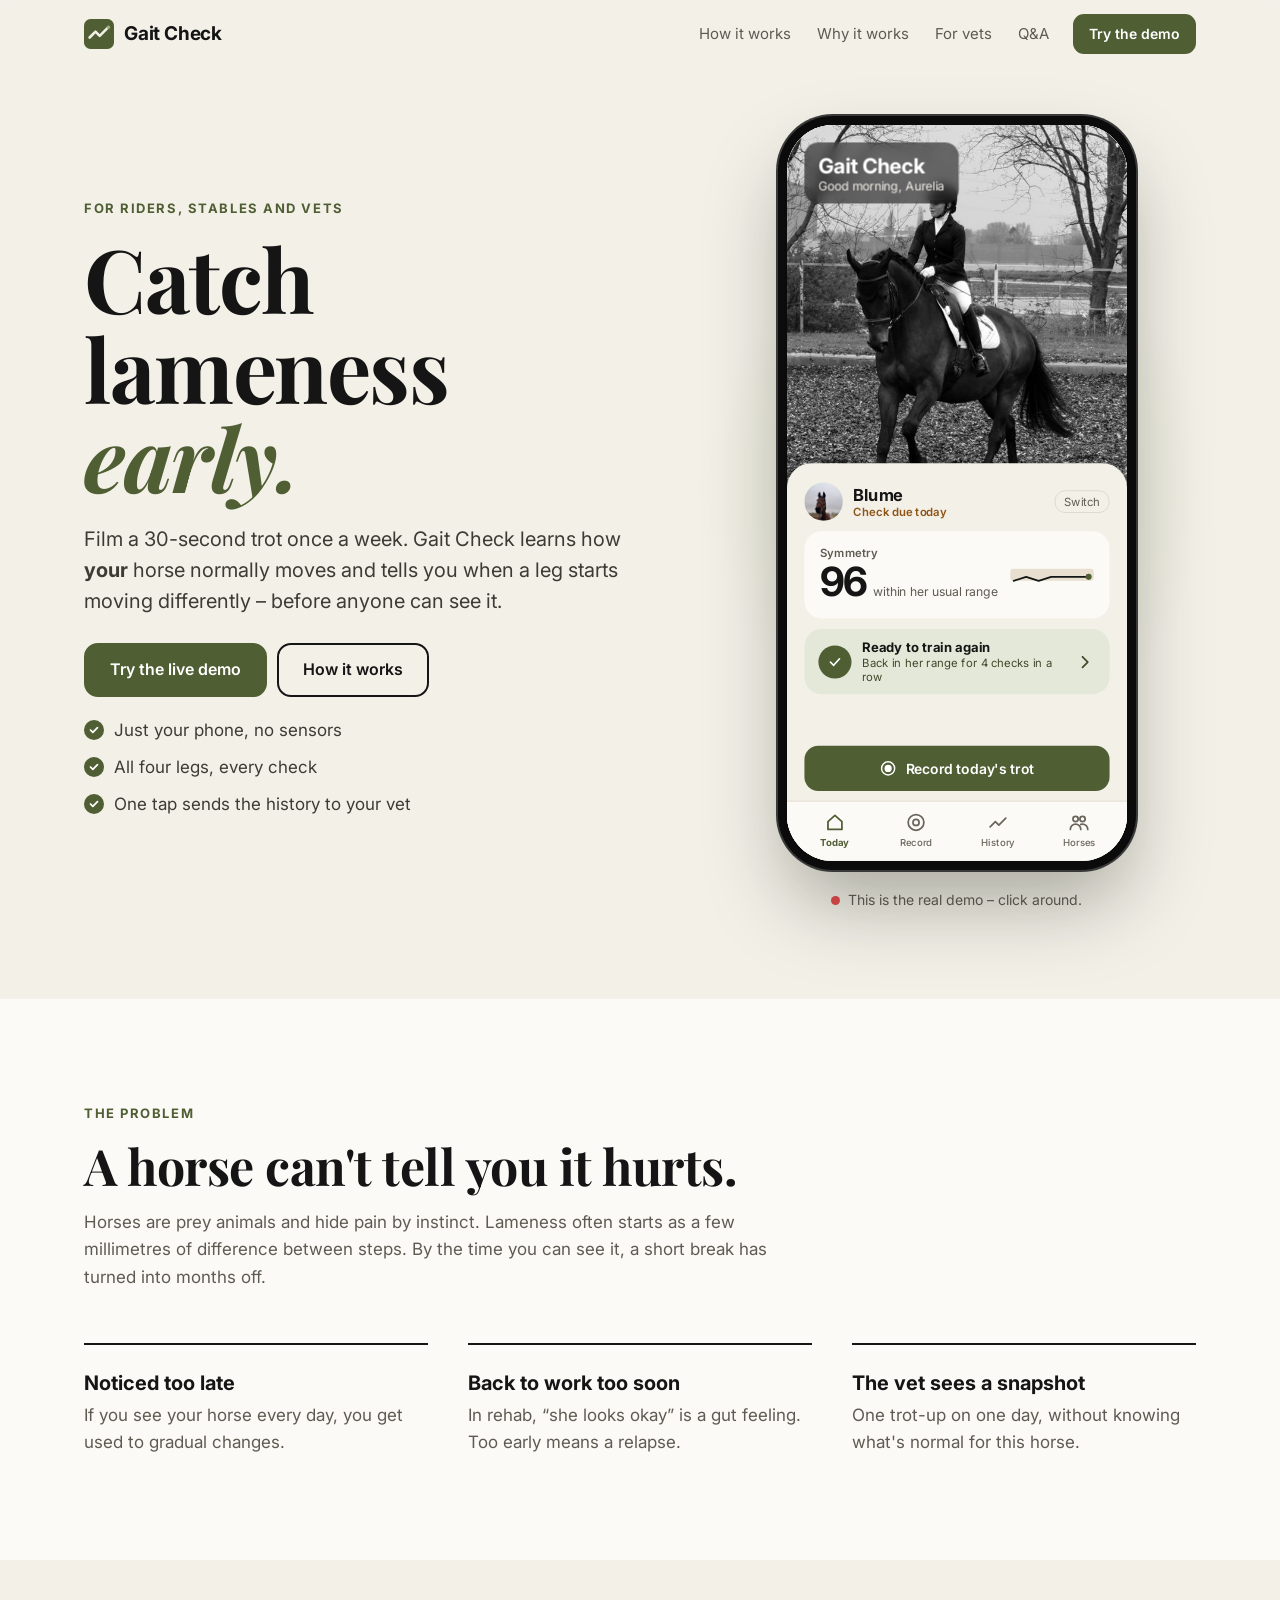
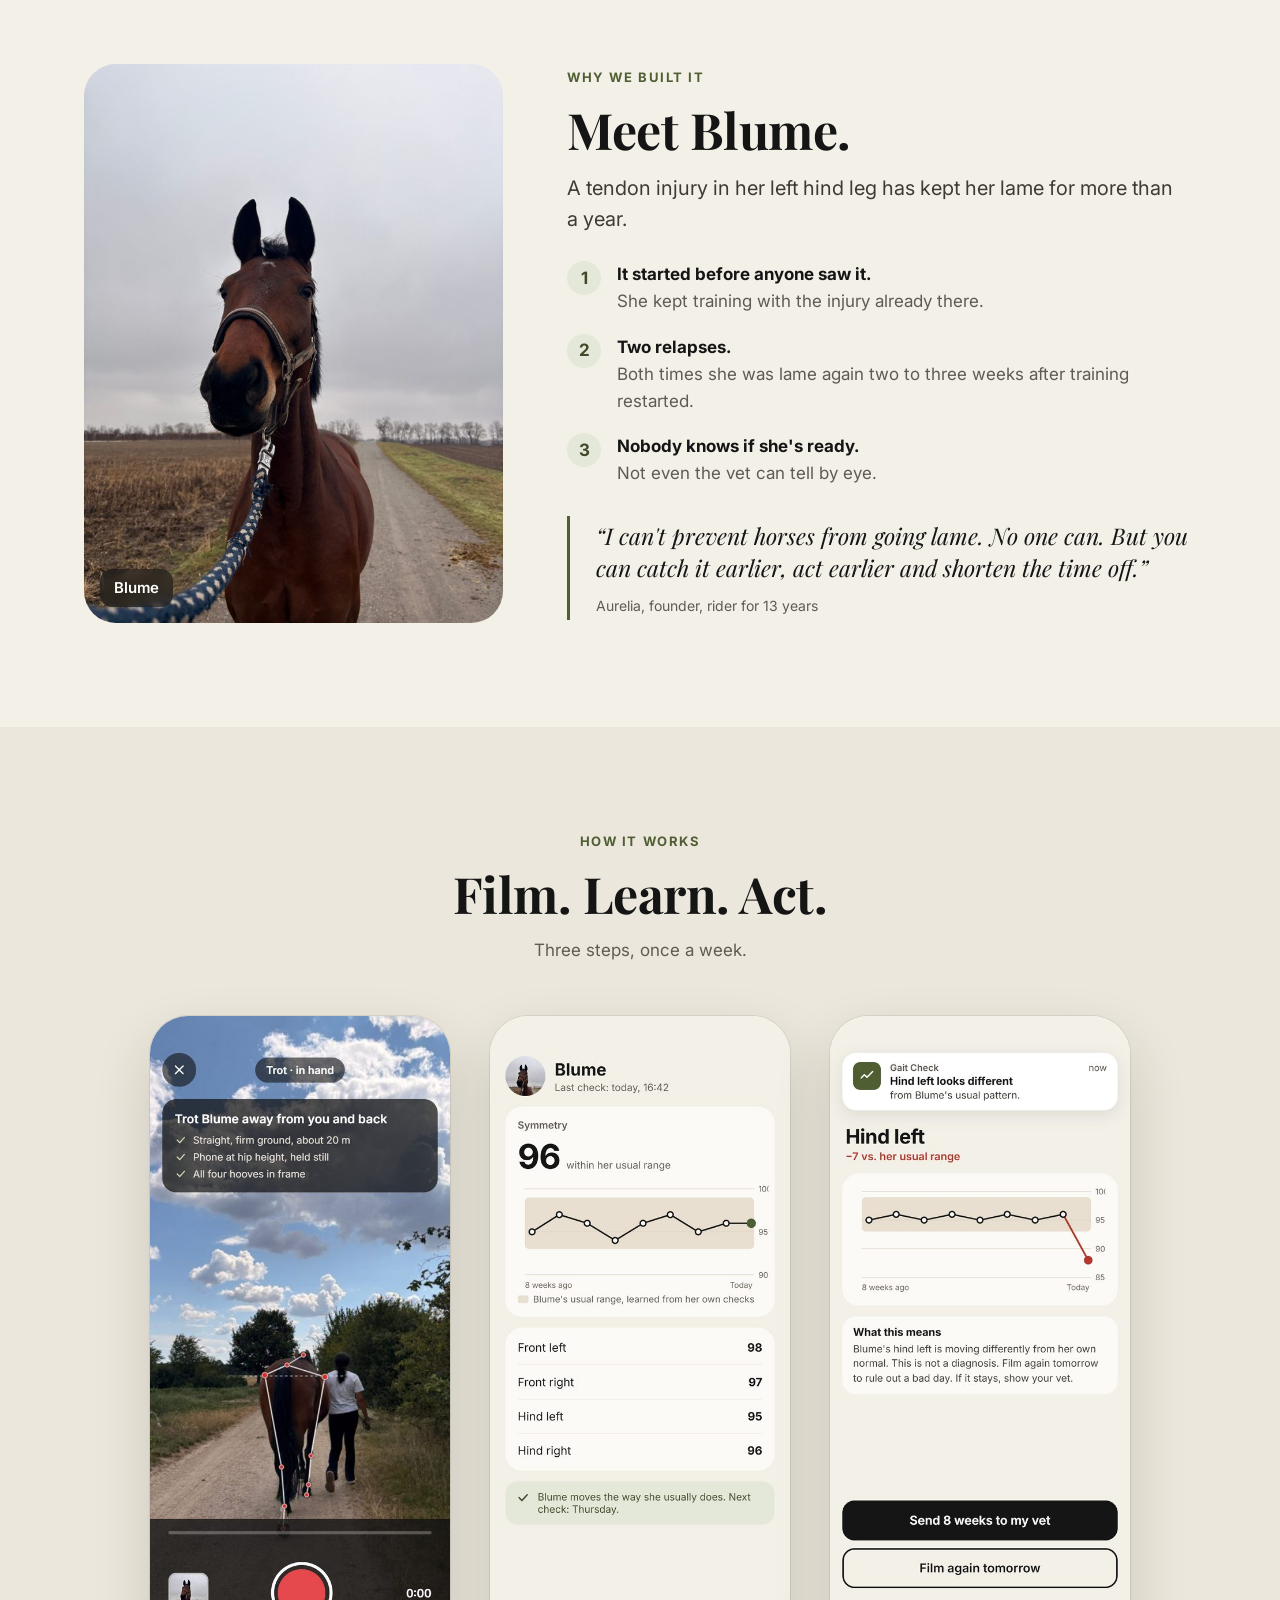
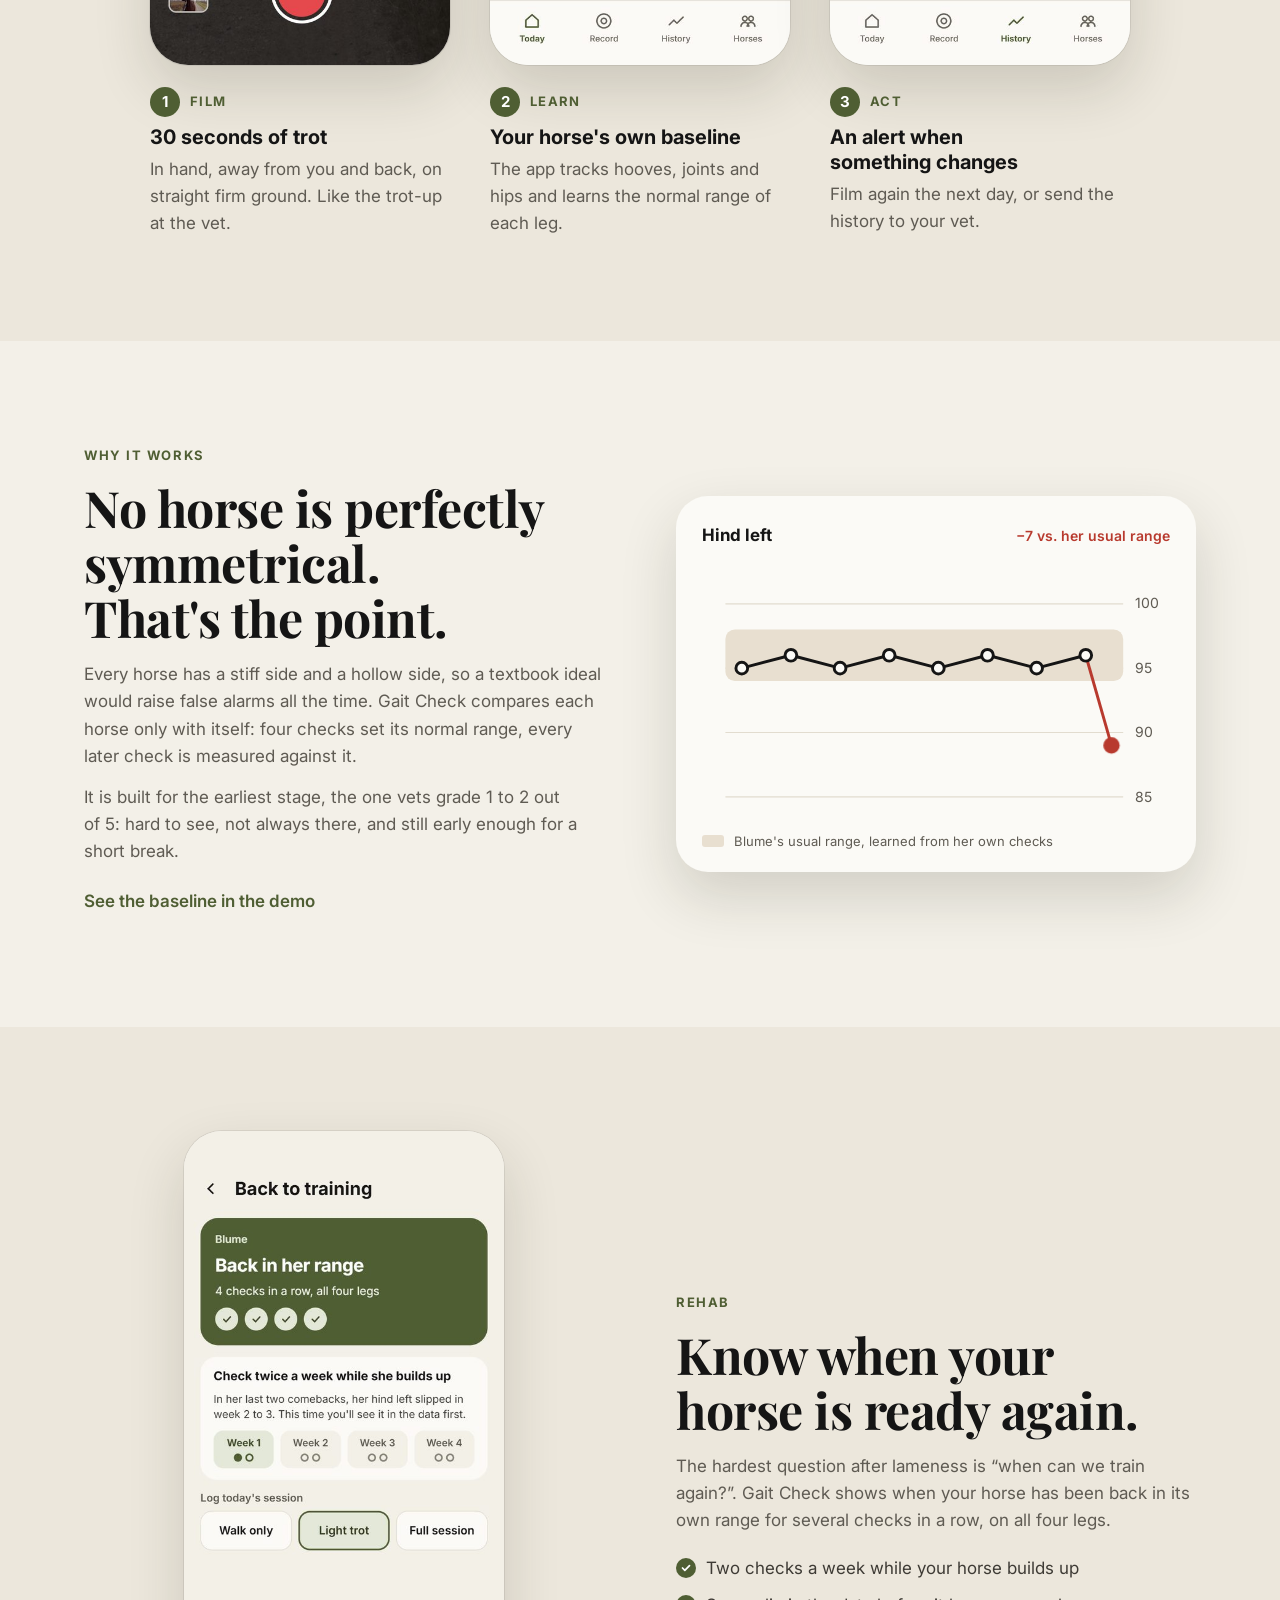
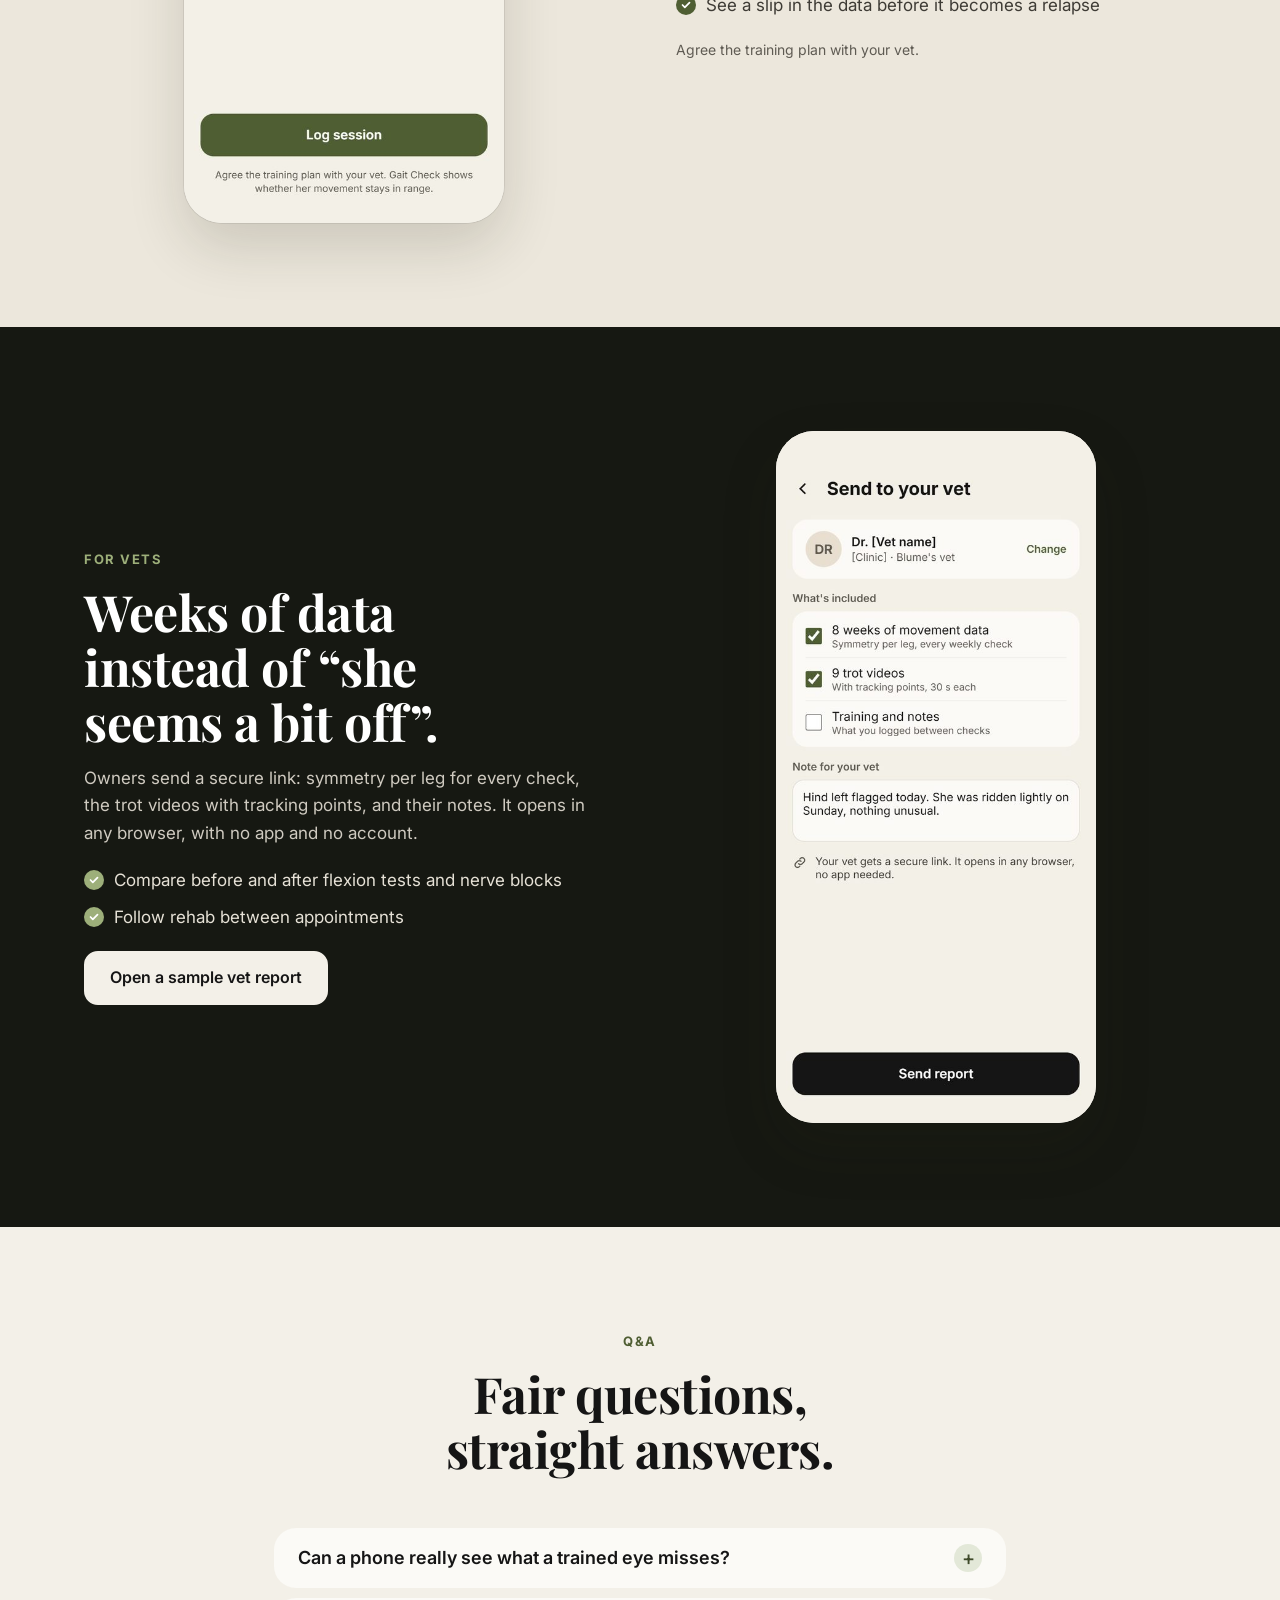
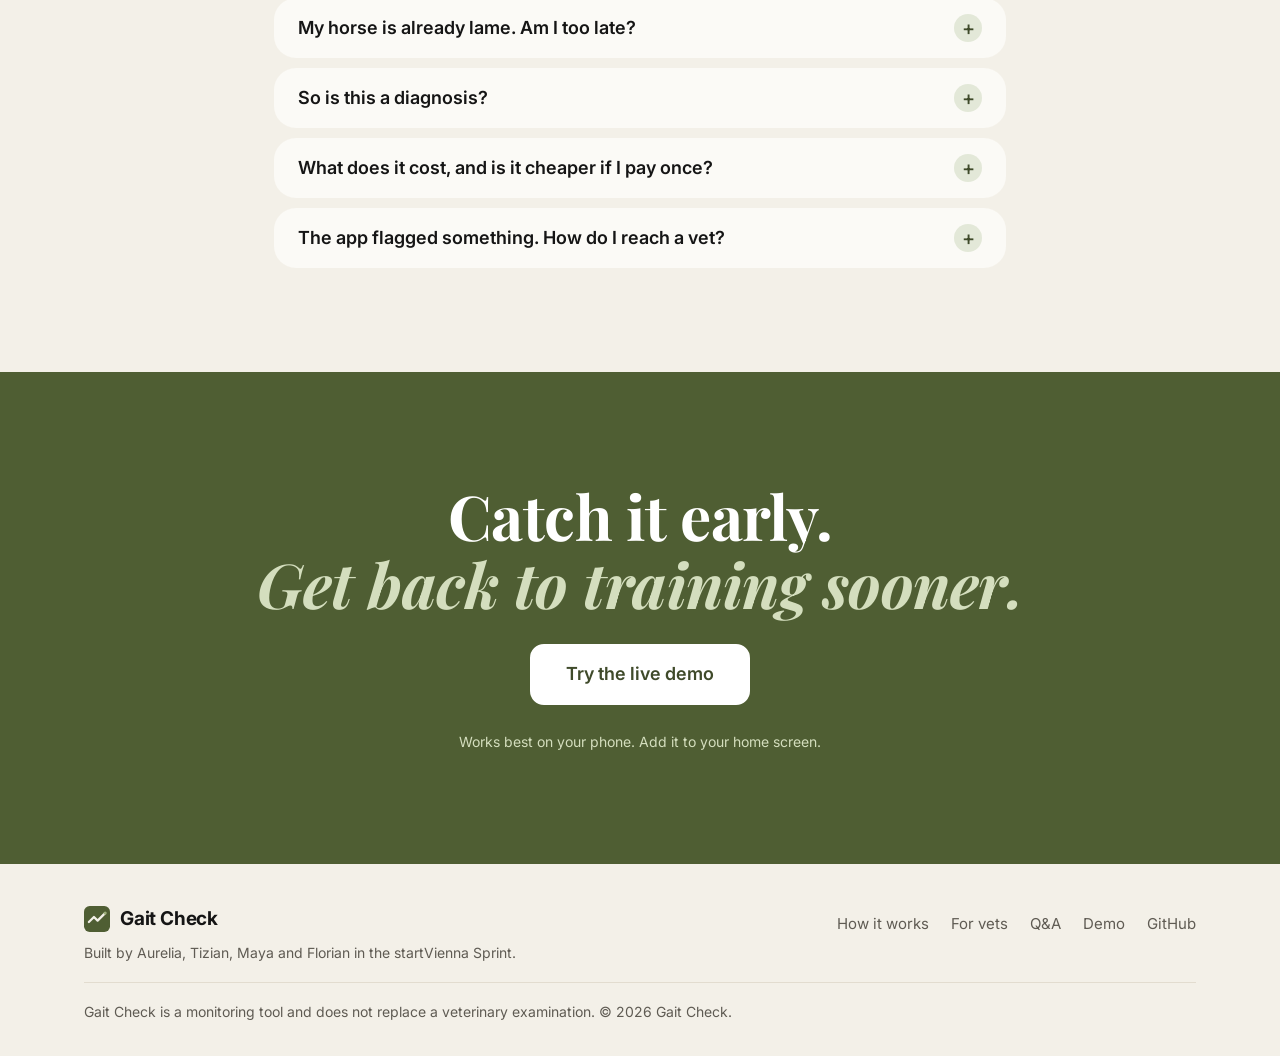
==== index.html @ 61764438 "Remove two Q&A entries" ====
<!DOCTYPE html>
<html lang="en">
<head>
<meta charset="utf-8">
<meta name="viewport" content="width=device-width, initial-scale=1, viewport-fit=cover">
<title>Gait Check – Catch lameness early</title>
<meta name="description" content="Film a 30-second trot once a week. Gait Check learns your horse's own movement and tells you when a leg starts moving differently – before you can see it.">
<meta name="theme-color" content="#F3F0E8">
<meta property="og:title" content="Gait Check – Catch lameness early">
<meta property="og:description" content="A 30-second trot video once a week, compared with your horse's own normal. Spot changes early and get back to training sooner.">
<meta property="og:image" content="site/img/og.jpg">
<meta property="og:type" content="website">
<link rel="icon" href="app/assets/icon.svg" type="image/svg+xml">
<link rel="preconnect" href="https://fonts.googleapis.com">
<link rel="preconnect" href="https://fonts.gstatic.com" crossorigin>
<link href="https://fonts.googleapis.com/css2?family=Inter:wght@400;500;600;700&family=Playfair+Display:ital,wght@0,600;0,700;1,600&display=swap" rel="stylesheet">
<link rel="stylesheet" href="site/site.css">
<noscript><style>.reveal { opacity: 1; transform: none; }</style></noscript>
</head>
<body>

<header class="nav" id="nav">
  <div class="wrap nav-in">
    <a class="logo" href="#top" aria-label="Gait Check home"><img src="app/assets/icon.svg" alt="" width="30" height="30"><span>Gait Check</span></a>
    <nav class="links" aria-label="Sections">
      <a href="#how">How it works</a>
      <a href="#baseline">Why it works</a>
      <a href="#vets">For vets</a>
      <a href="#faq">Q&amp;A</a>
    </nav>
    <a class="btn sm" href="app/">Try the demo</a>
  </div>
</header>

<main id="top">
  <!-- HERO -->
  <section class="hero">
    <div class="wrap hero-in">
      <div class="hero-copy">
        <span class="eyebrow">For riders, stables and vets</span>
        <h1>Catch lameness <em>early.</em></h1>
        <p class="lead">Film a 30-second trot once a week. Gait Check learns how <b>your</b> horse normally moves and tells you when a leg starts moving differently – before anyone can see it.</p>
        <div class="cta-row">
          <a class="btn" href="app/">Try the live demo</a>
          <a class="btn ghost" href="#how">How it works</a>
        </div>
        <ul class="ticks">
          <li>Just your phone, no sensors</li>
          <li>All four legs, every check</li>
          <li>One tap sends the history to your vet</li>
        </ul>
      </div>
      <div class="hero-phone">
        <a class="phone-still" href="app/" aria-label="Open the live demo">
          <img src="site/img/today.jpg" width="520" height="1125" alt="Gait Check app: Blume's symmetry is 96, within her usual range">
        </a>
        <div class="phone" id="heroPhone">
          <iframe data-src="app/index.html?app" title="Gait Check live demo" id="demoFrame"></iframe>
          <img class="phone-fallback" src="site/img/today.jpg" width="520" height="1125" alt="" loading="lazy">
        </div>
        <p class="phone-cap">
          <span class="for-phone">Tap the phone to open the live demo.</span>
          <span class="for-wide"><span class="live-dot"></span>This is the real demo – click around.</span>
        </p>
      </div>
    </div>
  </section>

  <!-- PROBLEM -->
  <section class="sec paper" id="problem">
    <div class="wrap">
      <div class="sec-head reveal">
        <span class="eyebrow">The problem</span>
        <h2>A horse can't tell you it hurts.</h2>
        <p>Horses are prey animals and hide pain by instinct. Lameness often starts as a few millimetres of difference between steps. By the time you can see it, a short break has turned into months off.</p>
      </div>
      <ul class="points reveal">
        <li><h3>Noticed too late</h3><p>If you see your horse every day, you get used to gradual changes.</p></li>
        <li><h3>Back to work too soon</h3><p>In rehab, “she looks okay” is a gut feeling. Too early means a relapse.</p></li>
        <li><h3>The vet sees a snapshot</h3><p>One trot-up on one day, without knowing what's normal for this horse.</p></li>
      </ul>
    </div>
  </section>

  <!-- BLUME -->
  <section class="sec">
    <div class="wrap story-in">
      <figure class="story-img reveal"><img src="app/assets/blume.jpg" width="643" height="857" alt="Blume, a bay mare, looking into the camera" loading="lazy"><figcaption>Blume</figcaption></figure>
      <div class="story-copy reveal">
        <span class="eyebrow">Why we built it</span>
        <h2>Meet Blume.</h2>
        <p class="lead">A tendon injury in her left hind leg has kept her lame for more than a year.</p>
        <ol class="timeline">
          <li><b>It started before anyone saw it.</b> She kept training with the injury already there.</li>
          <li><b>Two relapses.</b> Both times she was lame again two to three weeks after training restarted.</li>
          <li><b>Nobody knows if she's ready.</b> Not even the vet can tell by eye.</li>
        </ol>
        <blockquote>“I can't prevent horses from going lame. No one can. But you can catch it earlier, act earlier and shorten the time off.”<cite>Aurelia, founder, rider for 13 years</cite></blockquote>
      </div>
    </div>
  </section>

  <!-- HOW -->
  <section class="sec alt" id="how">
    <div class="wrap">
      <div class="sec-head center reveal">
        <span class="eyebrow">How it works</span>
        <h2>Film. Learn. Act.</h2>
        <p>Three steps, once a week.</p>
      </div>
      <div class="steps" id="steps">
        <article class="step">
          <div class="shot"><img src="site/img/record.jpg" width="520" height="1125" alt="Recording screen with tracking points on a trotting horse" loading="lazy"></div>
          <span class="step-n"><b>1</b>Film</span>
          <h3>30 seconds of trot</h3>
          <p>In hand, away from you and back, on straight firm ground. Like the trot-up at the vet.</p>
        </article>
        <article class="step">
          <div class="shot"><img src="site/img/result.jpg" width="520" height="1125" alt="Result screen with symmetry 96 and values for each leg" loading="lazy"></div>
          <span class="step-n"><b>2</b>Learn</span>
          <h3>Your horse's own baseline</h3>
          <p>The app tracks hooves, joints and hips and learns the normal range of each leg.</p>
        </article>
        <article class="step">
          <div class="shot"><img src="site/img/change.jpg" width="520" height="1125" alt="Alert: hind left looks different from Blume's usual pattern" loading="lazy"></div>
          <span class="step-n"><b>3</b>Act</span>
          <h3>An alert when something changes</h3>
          <p>Film again the next day, or send the history to your vet.</p>
        </article>
      </div>
      <div class="dots" id="stepDots" aria-hidden="true"><i class="on"></i><i></i><i></i></div>
    </div>
  </section>

  <!-- BASELINE -->
  <section class="sec" id="baseline">
    <div class="wrap split">
      <div class="reveal">
        <span class="eyebrow">Why it works</span>
        <h2>No horse is perfectly symmetrical. That's the point.</h2>
        <p>Every horse has a stiff side and a hollow side, so a textbook ideal would raise false alarms all the time. Gait Check compares each horse only with itself: four checks set its normal range, every later check is measured against it.</p>
        <p>It is built for the earliest stage, the one vets grade 1 to 2 out of 5: hard to see, not always there, and still early enough for a short break.</p>
        <a class="textlink" href="app/#/baseline">See the baseline in the demo</a>
      </div>
      <div class="chart-card reveal" aria-label="Example chart: hind left symmetry inside Blume's usual range, then dropping below it">
        <div class="cc-head"><b>Hind left</b><span class="red">−7 vs. her usual range</span></div>
        <svg viewBox="0 0 400 220" class="bchart" role="img" aria-label="Line chart: eight checks inside the usual range, then a drop">
          <g class="grid"><line x1="20" x2="360" y1="40" y2="40"/><line x1="20" x2="360" y1="95" y2="95"/><line x1="20" x2="360" y1="150" y2="150"/><line x1="20" x2="360" y1="205" y2="205"/></g>
          <g class="ylab"><text x="370" y="44">100</text><text x="370" y="99">95</text><text x="370" y="154">90</text><text x="370" y="209">85</text></g>
          <rect class="bband" x="20" y="62" width="340" height="44" rx="8"/>
          <polyline class="bline" points="34,95 76,84 118,95 160,84 202,95 244,84 286,95 328,84"/>
          <line class="bdrop" x1="328" y1="84" x2="350" y2="161"/>
          <g class="bpts"><circle cx="34" cy="95" r="5"/><circle cx="76" cy="84" r="5"/><circle cx="118" cy="95" r="5"/><circle cx="160" cy="84" r="5"/><circle cx="202" cy="95" r="5"/><circle cx="244" cy="84" r="5"/><circle cx="286" cy="95" r="5"/><circle cx="328" cy="84" r="5"/></g>
          <circle class="bflag" cx="350" cy="161" r="7"/>
        </svg>
        <div class="cc-leg"><span class="sw"></span>Blume's usual range, learned from her own checks</div>
      </div>
    </div>
  </section>

  <!-- REHAB -->
  <section class="sec alt">
    <div class="wrap split rev">
      <div class="reveal">
        <span class="eyebrow">Rehab</span>
        <h2>Know when your horse is ready again.</h2>
        <p>The hardest question after lameness is “when can we train again?”. Gait Check shows when your horse has been back in its own range for several checks in a row, on all four legs.</p>
        <ul class="ticks">
          <li>Two checks a week while your horse builds up</li>
          <li>See a slip in the data before it becomes a relapse</li>
        </ul>
        <p class="small">Agree the training plan with your vet.</p>
      </div>
      <div class="shot solo reveal"><img src="site/img/training.jpg" width="520" height="1125" alt="Back to training screen: back in her range, 4 checks in a row" loading="lazy"></div>
    </div>
  </section>

  <!-- VETS -->
  <section class="sec dark" id="vets">
    <div class="wrap split">
      <div class="reveal">
        <span class="eyebrow light">For vets</span>
        <h2>Weeks of data instead of “she seems a bit off”.</h2>
        <p>Owners send a secure link: symmetry per leg for every check, the trot videos with tracking points, and their notes. It opens in any browser, with no app and no account.</p>
        <ul class="ticks light">
          <li>Compare before and after flexion tests and nerve blocks</li>
          <li>Follow rehab between appointments</li>
        </ul>
        <a class="btn light" href="app/#/report">Open a sample vet report</a>
      </div>
      <div class="shot solo reveal"><img src="site/img/vet.jpg" width="520" height="1125" alt="Send to your vet screen with 8 weeks of movement data and trot videos selected" loading="lazy"></div>
    </div>
  </section>

  <!-- Q&A -->
  <section class="sec" id="faq">
    <div class="wrap narrow">
      <div class="sec-head center reveal"><span class="eyebrow">Q&amp;A</span><h2>Fair questions, straight answers.</h2></div>
      <div class="faq reveal">
        <details>
          <summary>Can a phone really see what a trained eye misses?</summary>
          <p>Yes, because it measures instead of looking. Gait Check uses markerless pose estimation: a neural network finds the same points on your horse in every video frame – head, withers, pelvis, hooves – with no stickers and no sensors. From how those points rise and fall over many trot strides, it calculates how evenly the left and right half of each stride match. Your eye judges one stride at a time, in real time. The app compares dozens, frame by frame. Peer-reviewed research has shown that markerless phone video can measure trot asymmetry close to multi-camera motion capture. Our own model is in development and has to prove itself against such systems before launch.</p>
        </details>
        <details>
          <summary>My horse is already lame. Am I too late?</summary>
          <p>No, but it changes what you get. If you start with a lame horse, its baseline is its current movement, so Gait Check can't alert you to a problem that is already there. You still see the left–right symmetry of every leg from the first check, and a clearly uneven result is worth showing your vet. From then on you follow the trend: better, stable or slipping back. That is exactly the question in rehab.</p>
        </details>
        <details>
          <summary>So is this a diagnosis?</summary>
          <p>No, and it isn't meant to be. Gait Check detects and documents changes in how your horse moves. It doesn't say what causes them. That is a legal line and a sensible one: a diagnosis needs a vet's hands, eyes and experience. Owners record. Vets decide.</p>
        </details>
        <details>
          <summary>What does it cost, and is it cheaper if I pay once?</summary>
          <p>Planned pricing at launch: €19.99 a month, or €199.99 if you pay for the year in one go. That is about €40 less, roughly two months free. Stables and trainers with several horses pay €99 a month.</p>
        </details>
        <details>
          <summary>The app flagged something. How do I reach a vet?</summary>
          <p>Today, one tap sends your own vet a secure link with the full history: symmetry per leg, the trot videos and your notes. Planned for later: a video call with a vet or an equine specialist directly in the app, so you can talk a change through without waiting for the next visit.</p>
        </details>
      </div>
    </div>
  </section>

  <!-- CTA -->
  <section class="cta">
    <div class="wrap cta-in reveal">
      <h2>Catch it early.<br><em>Get back to training sooner.</em></h2>
      <a class="btn big" href="app/">Try the live demo</a>
      <p class="small">Works best on your phone. Add it to your home screen.</p>
    </div>
  </section>
</main>

<footer class="foot">
  <div class="wrap foot-in">
    <div>
      <a class="logo" href="#top"><img src="app/assets/icon.svg" alt="" width="26" height="26"><span>Gait Check</span></a>
      <p class="small">Built by Aurelia, Tizian, Maya and Florian in the startVienna Sprint.</p>
    </div>
    <div class="foot-links"><a href="#how">How it works</a><a href="#vets">For vets</a><a href="#faq">Q&amp;A</a><a href="app/">Demo</a><a href="https://github.com/florianzainzinger1/gaitCheck">GitHub</a></div>
    <p class="small disc">Gait Check is a monitoring tool and does not replace a veterinary examination. © 2026 Gait Check.</p>
  </div>
</footer>

<script src="site/site.js"></script>
</body>
</html>
---- site/site.css ----
/* Gait Check – website. Phone first: base rules are the phone layout, wider screens adapt below.
   Tokens and rules are documented in STYLE.md. */
:root {
  --bg: #F3F0E8; --paper: #FBFAF6; --sand: #ECE7DC; --band: #E8DFD0; --line: #E2DCCF;
  --ink: #151515; --text: #3E3B35; --muted: #5F5B53;
  --green: #4F5E33; --green-d: #3F4A2A; --green-l: #E3E8D8; --olive: #9DAF7A; --red: #B83A2E; --dark: #161812;
  --serif: "Playfair Display", Georgia, serif;
  --sans: Inter, system-ui, -apple-system, "Segoe UI", sans-serif;
  --gutter: 20px; --sec: 72px;
  --r-s: 14px; --r-m: 22px; --r-l: 32px; --r-phone: 38px;
  --shadow: 0 24px 56px rgba(40, 40, 20, .16);
}
* { box-sizing: border-box; }
html { scroll-behavior: smooth; scroll-padding-top: 72px; -webkit-text-size-adjust: 100%; }
body { margin: 0; background: var(--bg); color: var(--ink); font-family: var(--sans); font-size: 16px; line-height: 1.6; -webkit-font-smoothing: antialiased; -webkit-tap-highlight-color: transparent; overflow-x: clip; }
img { max-width: 100%; height: auto; display: block; }
a { color: inherit; }
h1, h2, h3 { margin: 0; line-height: 1.1; text-wrap: balance; }
h2 { font-family: var(--serif); font-size: clamp(32px, 4.4vw, 50px); font-weight: 700; letter-spacing: -.5px; margin-bottom: 16px; }
h3 { font-size: 19px; line-height: 1.25; margin-bottom: 6px; }
p { margin: 0 0 14px; color: var(--muted); text-wrap: pretty; }
p:last-child { margin-bottom: 0; }
em { font-style: italic; }
:focus-visible { outline: 3px solid var(--green); outline-offset: 3px; border-radius: 6px; }
.wrap { max-width: 1160px; margin: 0 auto; padding-left: max(var(--gutter), env(safe-area-inset-left)); padding-right: max(var(--gutter), env(safe-area-inset-right)); }
.narrow { max-width: 780px; }
.small { font-size: 14px; color: var(--muted); }
.red { color: var(--red); }
.eyebrow { display: block; font-size: 12px; font-weight: 700; letter-spacing: .12em; text-transform: uppercase; color: var(--green); margin-bottom: 12px; }
.eyebrow.light { color: var(--olive); }
.lead { font-size: 18px; line-height: 1.55; color: var(--text); }

/* buttons */
.btn { display: inline-flex; align-items: center; justify-content: center; min-height: 52px; padding: 12px 24px; white-space: nowrap; background: var(--green); color: #FFF; text-decoration: none; font-weight: 600; font-size: 16px; border-radius: var(--r-s); border: 2px solid var(--green); transition: transform .15s, background .2s, border-color .2s; }
.btn:hover { background: var(--green-d); border-color: var(--green-d); }
.btn:active { transform: scale(.98); }
.btn.ghost { background: transparent; color: var(--ink); border-color: var(--ink); }
.btn.ghost:hover { background: var(--ink); color: #FFF; }
.btn.sm { min-height: 40px; padding: 6px 14px; font-size: 14px; border-radius: 11px; }
.btn.big { min-height: 60px; padding: 14px 34px; font-size: 18px; }
.btn.light { background: var(--bg); color: var(--ink); border-color: var(--bg); }
.btn.light:hover { background: #FFF; border-color: #FFF; }
.textlink { display: inline-block; padding: 8px 0; color: var(--green); font-weight: 600; text-decoration: none; }
.textlink:hover { text-decoration: underline; }
.ticks { list-style: none; padding: 0; margin: 20px 0; display: grid; gap: 10px; }
.ticks li { position: relative; padding-left: 30px; color: var(--text); }
.ticks li::before { content: ""; position: absolute; left: 0; top: 3px; width: 20px; height: 20px; border-radius: 10px; background: var(--green) url("data:image/svg+xml,%3Csvg xmlns='http://www.w3.org/2000/svg' viewBox='0 0 24 24' fill='none' stroke='white' stroke-width='3' stroke-linecap='round' stroke-linejoin='round'%3E%3Cpolyline points='6 12 10 16 18 8'/%3E%3C/svg%3E") center/14px no-repeat; }
.ticks.light li { color: #E6E1D6; }
.ticks.light li::before { background-color: var(--olive); }

/* nav */
.nav { position: sticky; top: 0; z-index: 20; padding-top: env(safe-area-inset-top); background: rgba(243, 240, 232, .88); -webkit-backdrop-filter: blur(14px); backdrop-filter: blur(14px); border-bottom: 1px solid transparent; transition: border-color .2s; }
.nav.scrolled { border-bottom-color: var(--line); }
.nav-in { display: flex; align-items: center; gap: 24px; height: 60px; }
.logo { display: flex; align-items: center; gap: 10px; white-space: nowrap; text-decoration: none; font-weight: 700; font-size: 17px; letter-spacing: -.2px; }
.links { display: none; }
.nav .btn { margin-left: auto; }

/* hero */
.hero { padding: 28px 0 64px; }
.hero-in { display: grid; gap: 44px; }
.hero h1 { font-family: var(--serif); font-size: clamp(46px, 13.5vw, 88px); line-height: 1.02; letter-spacing: -1.2px; margin-bottom: 20px; }
.hero h1 em { color: var(--green); }
.cta-row { display: grid; gap: 10px; margin: 26px 0 4px; }
.hero-phone { display: flex; flex-direction: column; align-items: center; position: relative; }
.hero-phone::before { content: ""; position: absolute; width: min(120vw, 520px); aspect-ratio: 1; border-radius: 50%; background: radial-gradient(circle, #DCE3CB 0%, rgba(220, 227, 203, 0) 70%); top: 46%; left: 50%; transform: translate(-50%, -50%); z-index: -1; }
.phone { display: none; }
.phone-still { display: block; width: min(72vw, 300px); border-radius: 42px; overflow: hidden; background: var(--bg); box-shadow: 0 0 0 8px #0B0B0B, 0 0 0 10px #3A3A3A, 0 32px 64px rgba(30, 35, 20, .32); transition: transform .2s; }
.phone-still:active { transform: scale(.985); }
.phone-cap { margin: 28px 0 0; font-size: 14px; display: flex; align-items: center; gap: 8px; }
.phone-cap .for-wide { display: none; }
.live-dot { width: 9px; height: 9px; border-radius: 5px; background: #E5484D; box-shadow: 0 0 0 0 rgba(229, 72, 77, .6); animation: pulse 1.8s infinite; }
@keyframes pulse { 70% { box-shadow: 0 0 0 9px rgba(229, 72, 77, 0); } 100% { box-shadow: 0 0 0 0 rgba(229, 72, 77, 0); } }

/* sections */
.sec { padding: var(--sec) 0; }
.sec.alt { background: var(--sand); }
.sec.paper { background: var(--paper); }
.sec.dark { background: var(--dark); color: #FFF; }
.sec.dark p { color: #CFCAC0; }
.sec-head { max-width: 720px; margin-bottom: 36px; }
.sec-head.center { text-align: center; margin-left: auto; margin-right: auto; }

/* problem */
.points { list-style: none; margin: 0; padding: 0; display: grid; }
.points li { padding: 22px 0; border-top: 1px solid var(--line); }
.points li:last-child { padding-bottom: 0; }

/* story */
.story-in { display: grid; gap: 36px; }
.story-img { margin: 0; position: relative; max-width: 460px; }
.story-img img { width: 100%; border-radius: var(--r-l); }
.story-img figcaption { position: absolute; left: 16px; bottom: 16px; background: rgba(20, 20, 20, .62); color: #FFF; font-weight: 600; font-size: 15px; padding: 7px 14px; border-radius: 12px; -webkit-backdrop-filter: blur(6px); backdrop-filter: blur(6px); }
.timeline { list-style: none; padding: 0; margin: 26px 0; counter-reset: t; display: grid; gap: 18px; }
.timeline li { counter-increment: t; position: relative; padding-left: 50px; color: var(--muted); }
.timeline li::before { content: counter(t); position: absolute; left: 0; top: 0; width: 34px; height: 34px; border-radius: 17px; background: var(--green-l); color: var(--green-d); font-weight: 700; display: flex; align-items: center; justify-content: center; }
.timeline b { color: var(--ink); display: block; }
blockquote { margin: 28px 0 0; padding: 4px 0 4px 20px; border-left: 3px solid var(--green); font-family: var(--serif); font-size: 21px; font-style: italic; line-height: 1.4; color: var(--ink); }
blockquote cite { display: block; font-family: var(--sans); font-size: 14px; font-style: normal; color: var(--muted); margin-top: 12px; }

/* app screenshots: always the whole screen, in a device frame */
.shot { border-radius: var(--r-phone); overflow: hidden; background: var(--paper); box-shadow: 0 0 0 1px rgba(21, 21, 21, .08), var(--shadow); }
.shot img { width: 100%; }
.shot.solo { width: min(72vw, 300px); margin: 0 auto; }

/* steps: a swipe row on phones, three columns on desktop */
.steps { display: grid; grid-auto-flow: column; grid-auto-columns: min(72vw, 300px); gap: 18px; margin: 0 calc(var(--gutter) * -1); padding: 8px var(--gutter) 40px; overflow-x: auto; scroll-snap-type: x mandatory; scroll-padding-left: var(--gutter); scrollbar-width: none; -webkit-overflow-scrolling: touch; }
.steps::-webkit-scrollbar { display: none; }
.step { scroll-snap-align: start; }
.step .shot { margin-bottom: 22px; }
.step-n { display: flex; align-items: center; gap: 10px; font-weight: 700; font-size: 13px; letter-spacing: .1em; text-transform: uppercase; color: var(--green); margin-bottom: 8px; }
.step-n b { width: 30px; height: 30px; border-radius: 15px; background: var(--green); color: #FFF; font-size: 15px; letter-spacing: 0; display: flex; align-items: center; justify-content: center; }
.dots { display: flex; justify-content: center; gap: 8px; margin-top: -14px; }
.dots i { width: 7px; height: 7px; border-radius: 4px; background: #CFC8B8; transition: width .25s, background .25s; }
.dots i.on { width: 22px; background: var(--green); }

/* split */
.split { display: grid; gap: 40px; align-items: center; }
.chart-card { background: var(--paper); border-radius: var(--r-l); padding: 22px 20px 18px; box-shadow: var(--shadow); }
.cc-head { display: flex; justify-content: space-between; align-items: baseline; gap: 12px; margin-bottom: 8px; font-size: 17px; }
.cc-head span { font-weight: 600; font-size: 14px; text-align: right; }
.bchart { width: 100%; height: auto; overflow: visible; }
.bchart .grid line { stroke: var(--line); }
.bchart .ylab text { font-size: 12px; fill: var(--muted); }
.bband { fill: var(--band); }
.bline { fill: none; stroke: var(--ink); stroke-width: 2.5; stroke-linejoin: round; stroke-dasharray: 400; stroke-dashoffset: 400; }
.bdrop { stroke: var(--red); stroke-width: 2.5; stroke-dasharray: 90; stroke-dashoffset: 90; }
.bpts circle { fill: var(--paper); stroke: var(--ink); stroke-width: 2.5; }
.bflag { fill: var(--red); opacity: 0; }
.chart-card.in .bline { animation: draw 1.4s ease-out forwards; }
.chart-card.in .bdrop { animation: draw .5s 1.5s ease-out forwards; }
.chart-card.in .bflag { animation: fadein .3s 1.9s forwards; }
@keyframes draw { to { stroke-dashoffset: 0; } }
@keyframes fadein { to { opacity: 1; } }
.cc-leg { display: flex; gap: 10px; align-items: center; font-size: 13px; color: var(--muted); margin-top: 8px; }
.cc-leg .sw { flex: none; width: 22px; height: 12px; border-radius: 3px; background: var(--band); }

/* q&a */
.faq { display: grid; gap: 10px; }
.faq details { background: var(--paper); border-radius: var(--r-m); padding: 0 20px; }
.faq summary { cursor: pointer; list-style: none; min-height: 60px; padding: 16px 0; font-weight: 600; font-size: 17px; line-height: 1.35; display: flex; justify-content: space-between; align-items: center; gap: 16px; }
.faq summary::-webkit-details-marker { display: none; }
.faq summary::after { content: "+"; flex: none; width: 28px; height: 28px; border-radius: 14px; background: var(--green-l); color: var(--green-d); font-size: 20px; font-weight: 500; line-height: 1; display: flex; align-items: center; justify-content: center; transition: transform .2s; }
.faq details[open] summary::after { transform: rotate(45deg); }
.faq details p { padding-bottom: 20px; margin: 0; }
.faq a { color: var(--green); font-weight: 600; }

/* closing call to action */
.cta { padding: 84px 0; background: var(--green); color: #FFF; text-align: center; }
.cta-in { display: flex; flex-direction: column; align-items: center; gap: 26px; }
.cta h2 { font-size: clamp(34px, 5vw, 62px); margin: 0; }
.cta h2 em { color: #D4DEBE; }
.cta .btn { background: #FFF; color: var(--green-d); border-color: #FFF; align-self: stretch; }
.cta .btn:hover { background: var(--bg); border-color: var(--bg); }
.cta .small { color: #D4DEBE; margin: 0; }

/* footer */
.foot { padding: 40px 0 calc(32px + env(safe-area-inset-bottom)); }
.foot-in { display: grid; gap: 22px; }
.foot .logo { margin-bottom: 8px; }
.foot-links { display: flex; gap: 4px 22px; flex-wrap: wrap; font-size: 15px; }
.foot-links a { text-decoration: none; color: var(--muted); padding: 8px 0; }
.foot-links a:hover { color: var(--ink); }
.disc { border-top: 1px solid var(--line); padding-top: 18px; margin: 0; }

/* one quiet reveal per block */
.reveal { opacity: 0; transform: translateY(12px); transition: opacity .6s ease, transform .6s ease; }
.reveal.in { opacity: 1; transform: none; }

/* ---------- wider phones and tablets ---------- */
@media (min-width: 561px) {
  :root { --gutter: 24px; }
  .cta-row { display: flex; flex-wrap: wrap; }
  .cta .btn { align-self: center; }
  .faq details { padding: 0 24px; }
  .chart-card { padding: 26px 26px 20px; }
}

/* ---------- desktop ---------- */
@media (min-width: 961px) {
  :root { --sec: 104px; }
  html { scroll-padding-top: 80px; }
  body { font-size: 17px; }
  h3 { font-size: 20px; }
  .eyebrow { font-size: 13px; margin-bottom: 14px; }
  .lead { font-size: 20px; }
  .sec-head { margin-bottom: 52px; }

  .nav-in { height: 68px; }
  .logo { font-size: 19px; }
  .links { display: flex; gap: 26px; margin-left: auto; font-size: 15px; }
  .links a { text-decoration: none; color: var(--muted); }
  .links a:hover { color: var(--ink); }
  .nav .btn { margin-left: 0; }

  .hero { padding: 56px 0 88px; }
  .hero-in { grid-template-columns: 1.1fr .9fr; gap: 48px; align-items: center; }
  .hero h1 { letter-spacing: -1.5px; margin-bottom: 22px; }
  .phone-still { display: none; }
  .phone { display: block; width: 340px; height: 736px; border-radius: 46px; overflow: hidden; position: relative; background: var(--bg); box-shadow: 0 0 0 9px #0B0B0B, 0 0 0 11px #3A3A3A, 0 40px 80px rgba(30, 35, 20, .35); }
  .phone iframe { width: 390px; height: 844px; border: 0; transform: scale(.8718); transform-origin: 0 0; display: block; }
  .phone-fallback { display: none; width: 100%; height: 100%; object-fit: cover; object-position: top; }
  .phone-cap .for-wide { display: inline-flex; align-items: center; gap: 8px; }
  .phone-cap .for-phone { display: none; }

  .points { grid-template-columns: repeat(3, 1fr); gap: 40px; }
  .points li { padding: 26px 0 0; border-top: 2px solid var(--ink); }

  .story-in { grid-template-columns: .8fr 1.2fr; gap: 64px; align-items: center; }
  blockquote { font-size: 23px; padding-left: 26px; }

  .steps { grid-auto-flow: row; grid-template-columns: repeat(3, 1fr); grid-auto-columns: auto; gap: 40px; max-width: 980px; margin: 0 auto; padding: 0; overflow: visible; }
  .dots { display: none; }

  .split { grid-template-columns: 1fr 1fr; gap: 72px; }
  .split.rev > :first-child { order: 2; }
  .shot.solo { width: 320px; }

  .faq summary { font-size: 18px; }
  .cta { padding: 110px 0; }
  .foot-in { grid-template-columns: 1fr auto; gap: 18px 40px; align-items: start; }
  .disc { grid-column: 1 / -1; }
}

@media (prefers-reduced-motion: reduce) {
  html { scroll-behavior: auto; }
  .reveal { opacity: 1; transform: none; transition: none; }
  .bline, .bdrop { stroke-dashoffset: 0; } .bflag { opacity: 1; }
  .live-dot { animation: none; }
  .btn, .phone-still { transition: none; }
}
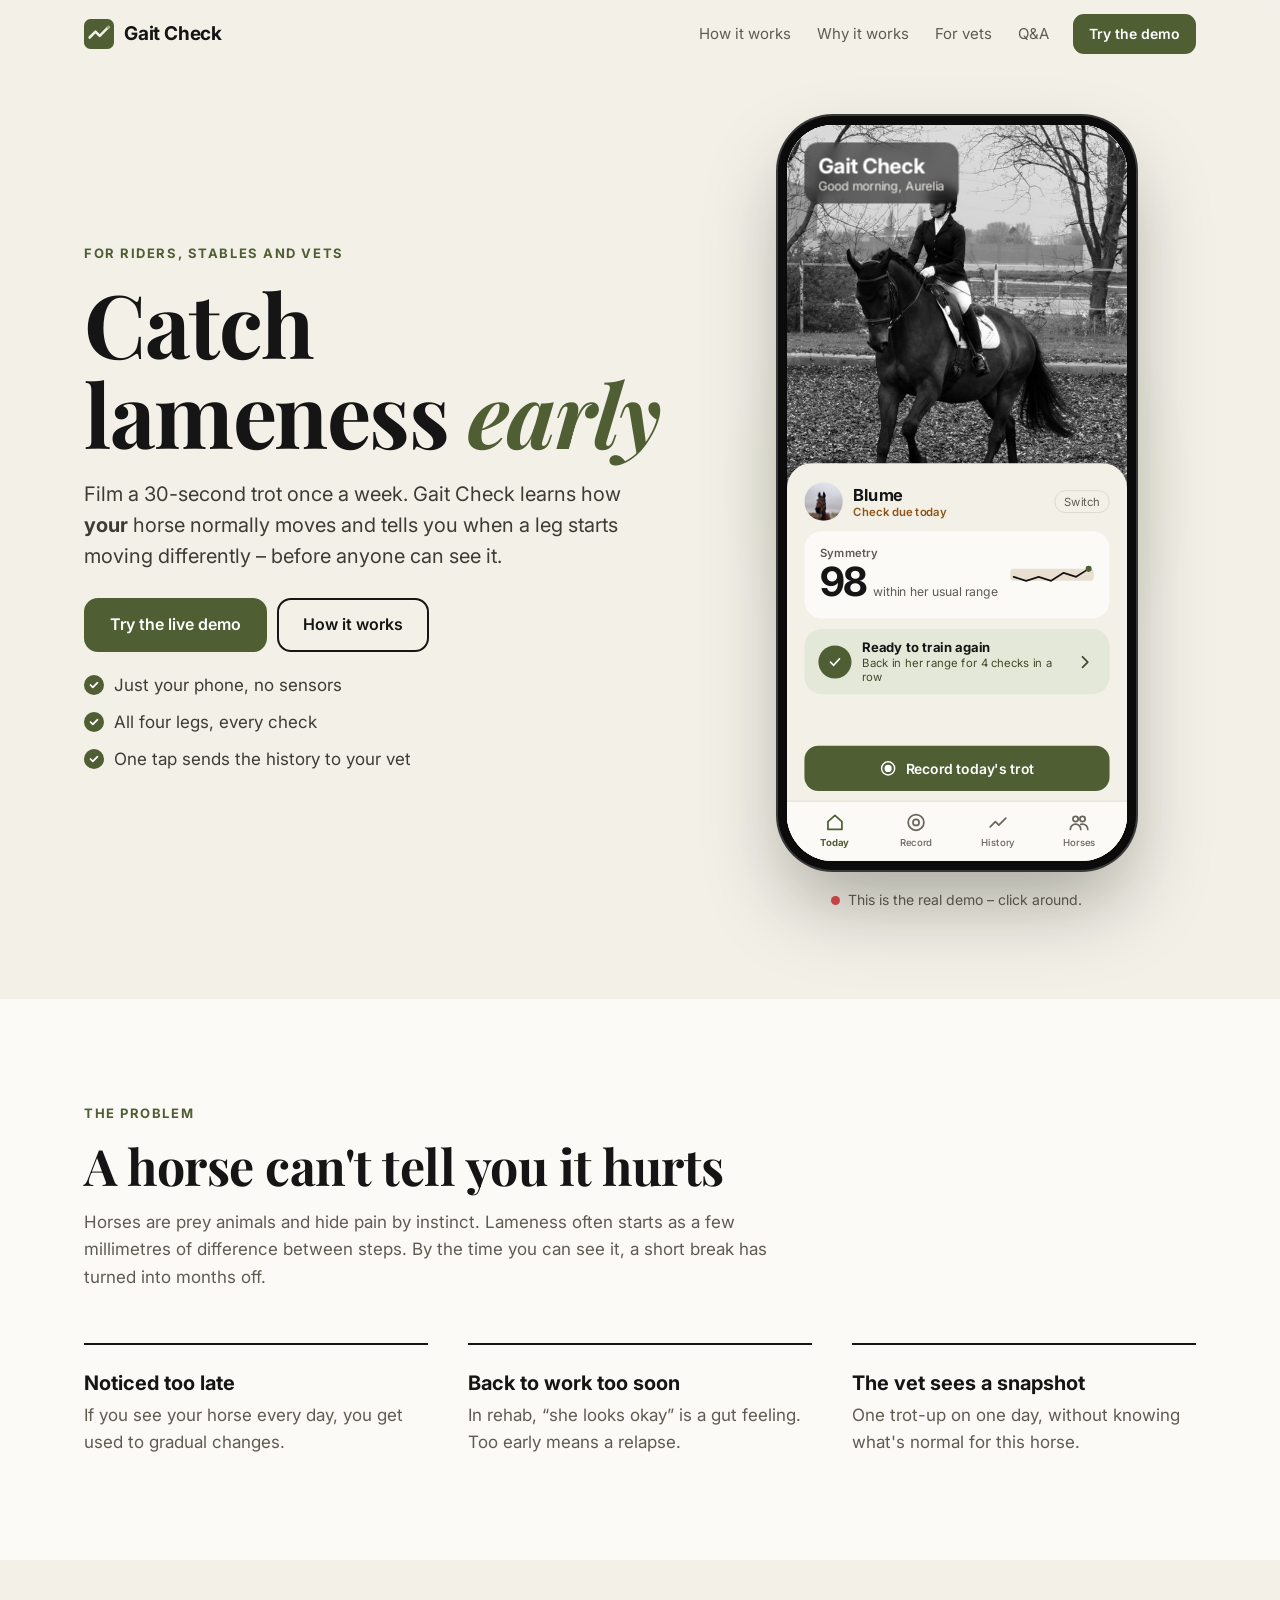
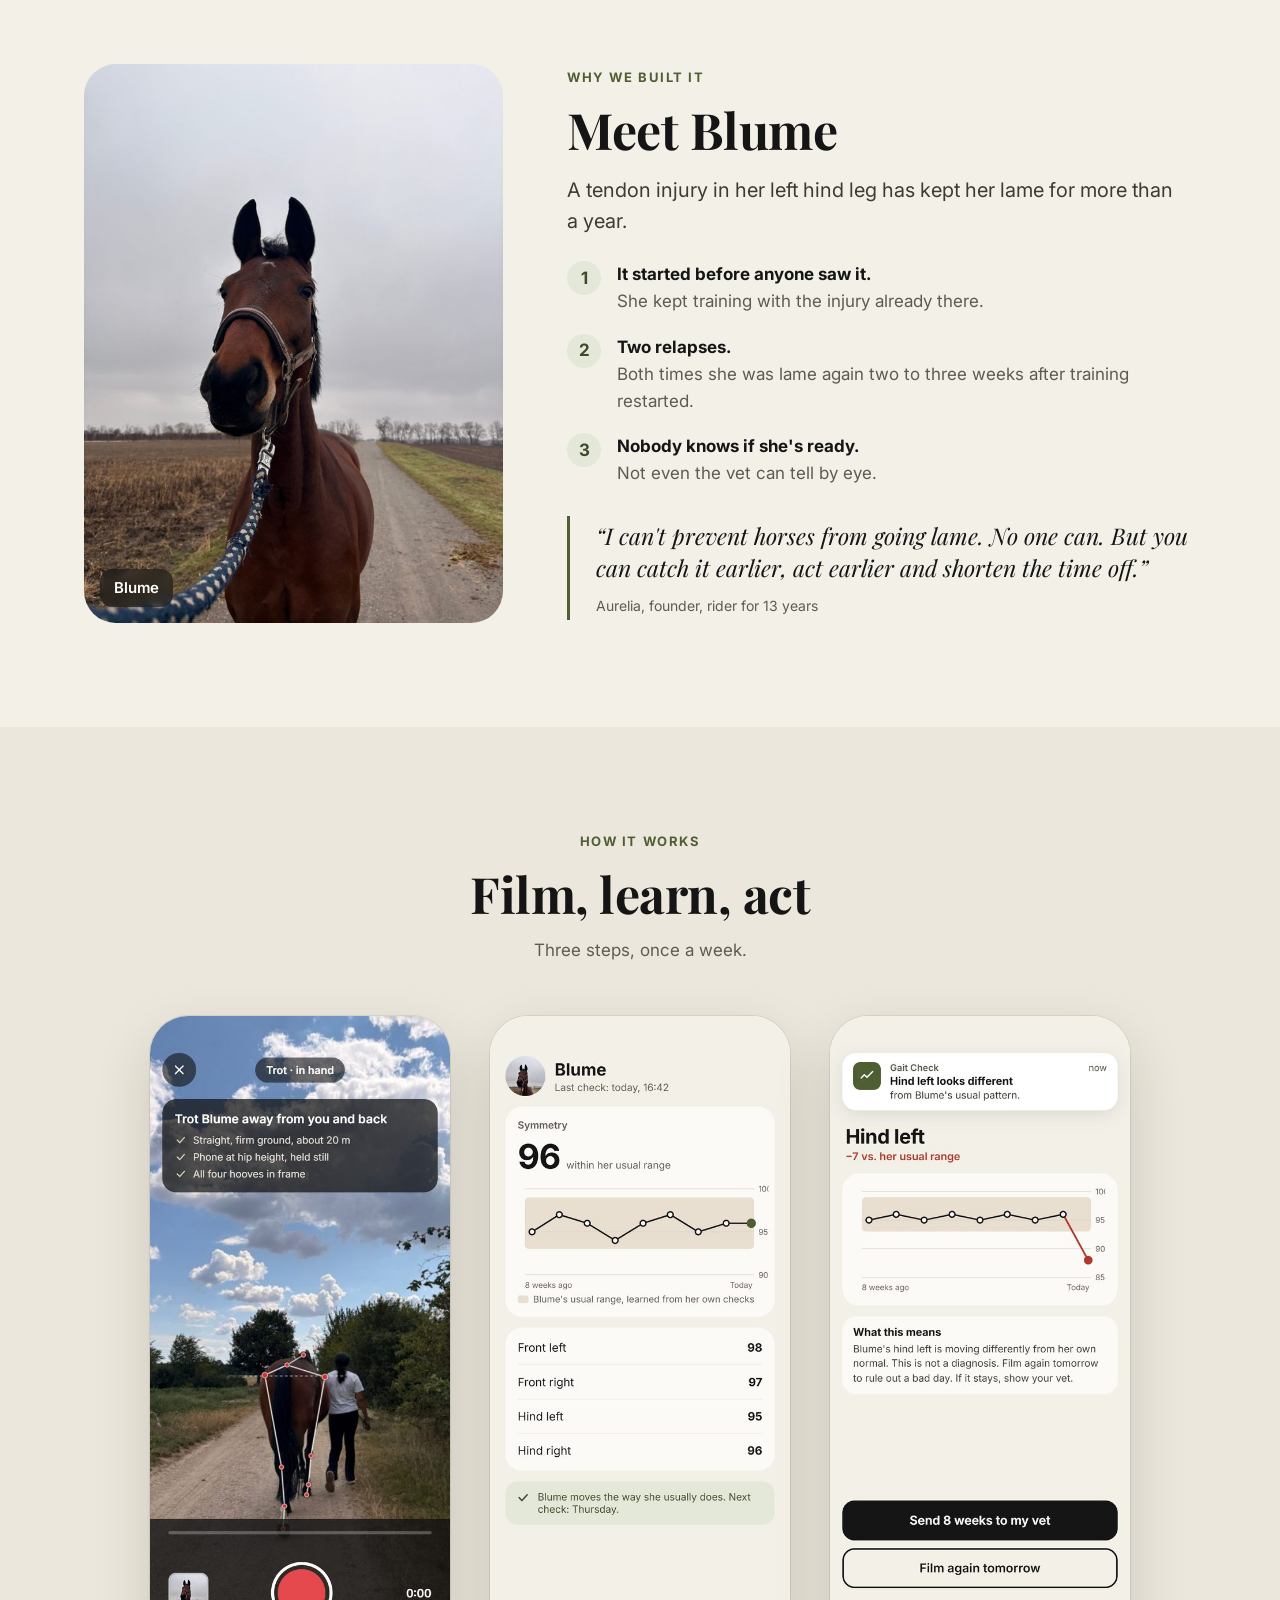
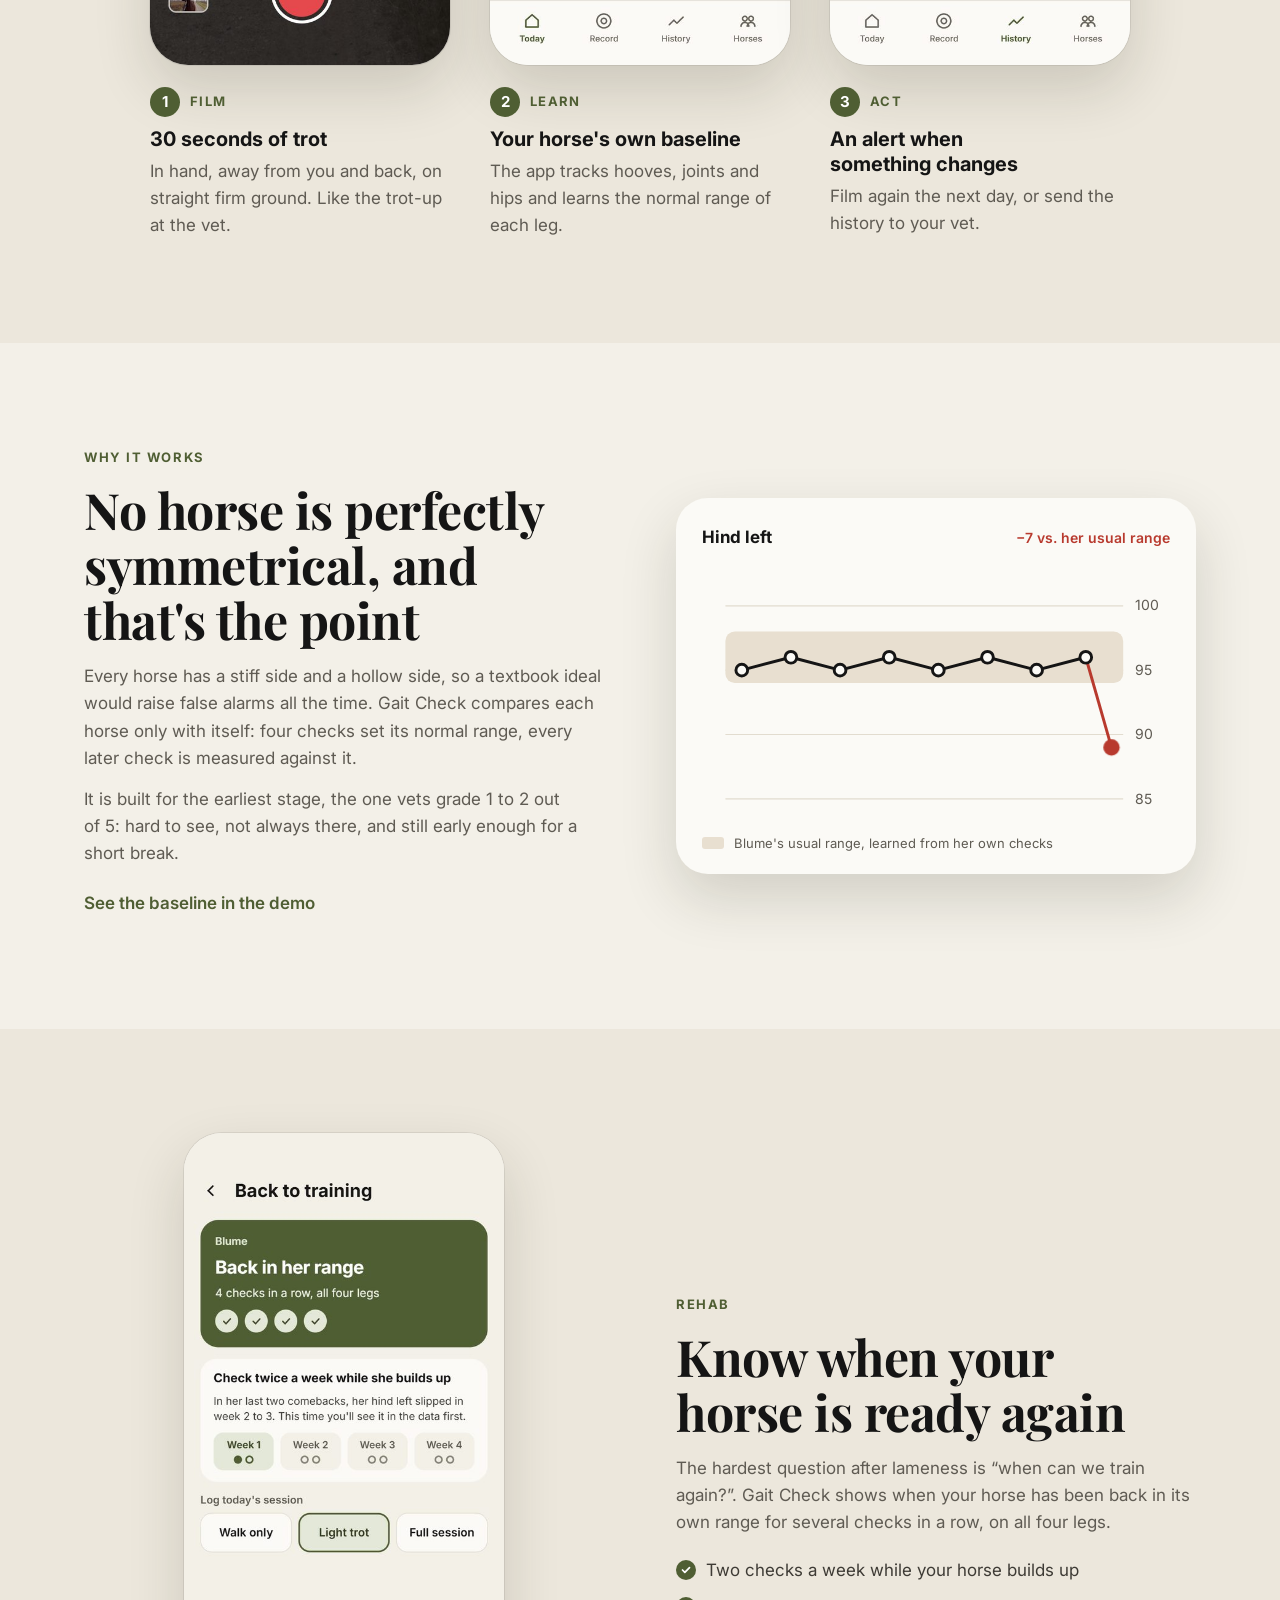
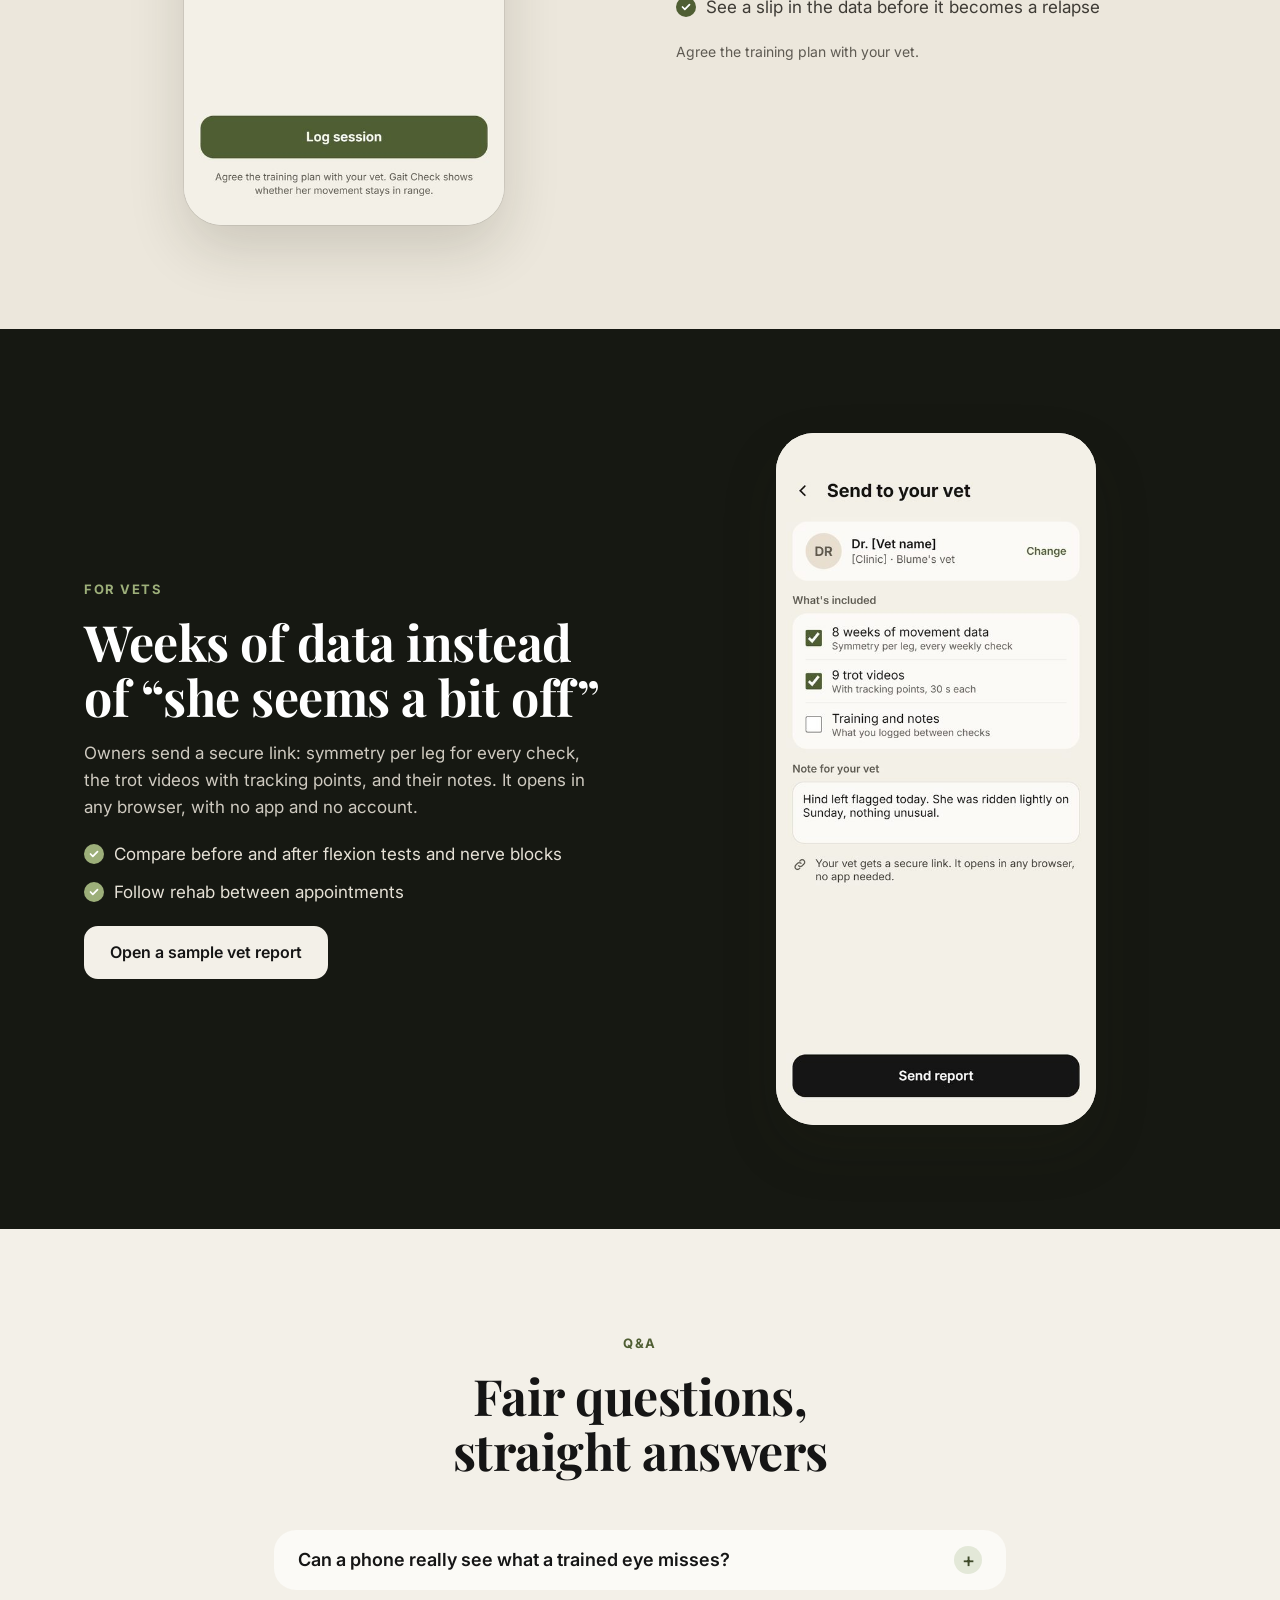
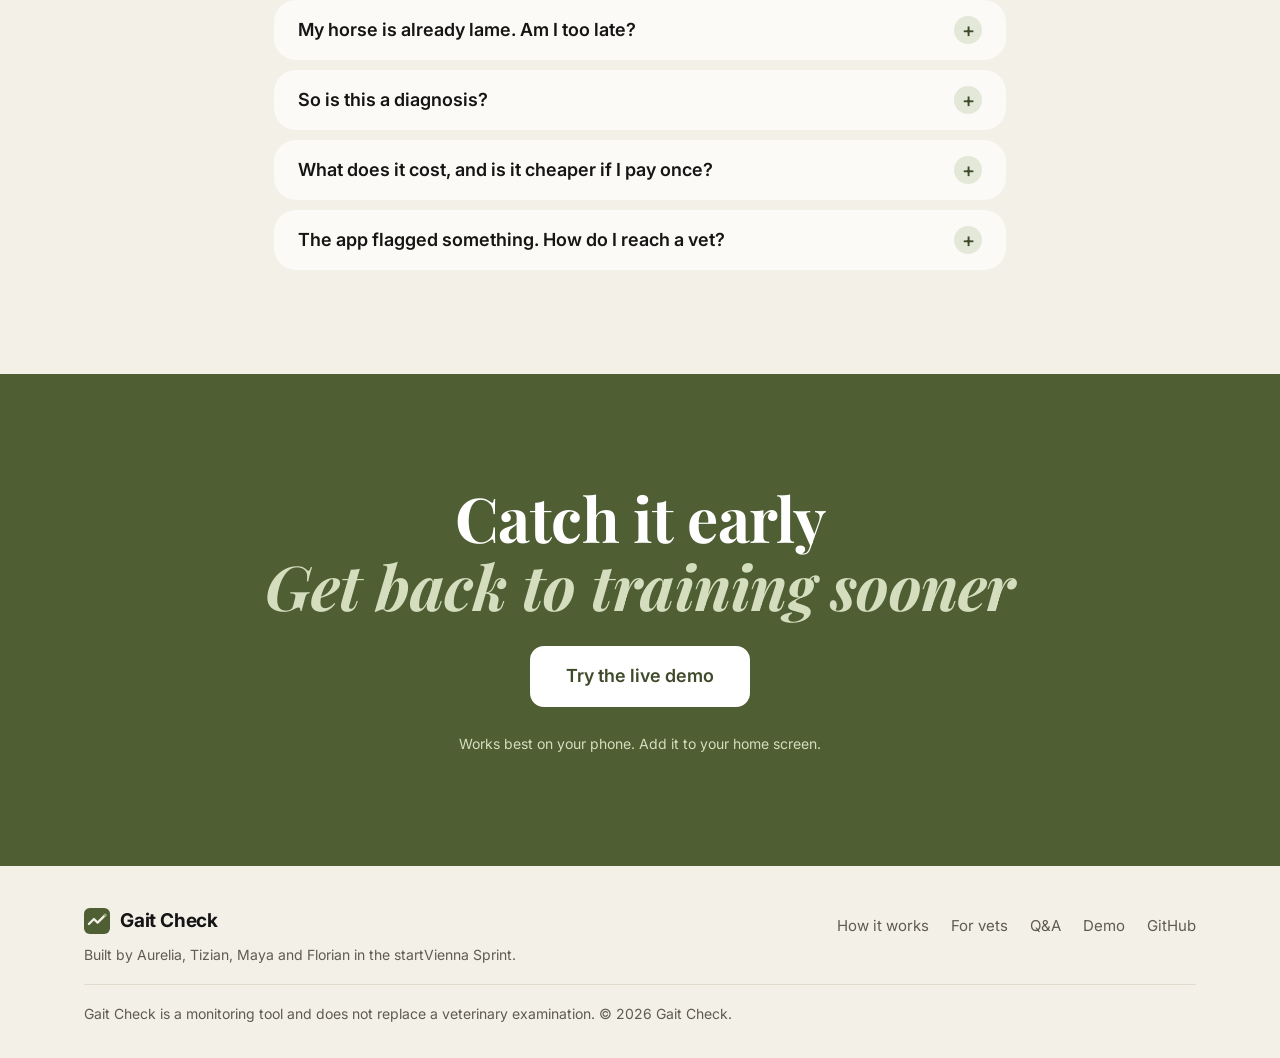
==== commit d5c2cc28: "Fix sideways scroll on phones, stack the steps, vary demo values - Page only scrolls vertically: ste" ====
--- a/index.html
+++ b/index.html
@@ -38,7 +38,7 @@
     <div class="wrap hero-in">
       <div class="hero-copy">
         <span class="eyebrow">For riders, stables and vets</span>
-        <h1>Catch lameness <em>early.</em></h1>
+        <h1>Catch lameness <em>early</em></h1>
         <p class="lead">Film a 30-second trot once a week. Gait Check learns how <b>your</b> horse normally moves and tells you when a leg starts moving differently – before anyone can see it.</p>
         <div class="cta-row">
           <a class="btn" href="app/">Try the live demo</a>
@@ -71,7 +71,7 @@
     <div class="wrap">
       <div class="sec-head reveal">
         <span class="eyebrow">The problem</span>
-        <h2>A horse can't tell you it hurts.</h2>
+        <h2>A horse can't tell you it hurts</h2>
         <p>Horses are prey animals and hide pain by instinct. Lameness often starts as a few millimetres of difference between steps. By the time you can see it, a short break has turned into months off.</p>
       </div>
       <ul class="points reveal">
@@ -85,10 +85,12 @@
   <!-- BLUME -->
   <section class="sec">
     <div class="wrap story-in">
+      <div class="story-head reveal">
+        <span class="eyebrow">Why we built it</span>
+        <h2>Meet Blume</h2>
+      </div>
       <figure class="story-img reveal"><img src="app/assets/blume.jpg" width="643" height="857" alt="Blume, a bay mare, looking into the camera" loading="lazy"><figcaption>Blume</figcaption></figure>
       <div class="story-copy reveal">
-        <span class="eyebrow">Why we built it</span>
-        <h2>Meet Blume.</h2>
         <p class="lead">A tendon injury in her left hind leg has kept her lame for more than a year.</p>
         <ol class="timeline">
           <li><b>It started before anyone saw it.</b> She kept training with the injury already there.</li>
@@ -105,30 +107,35 @@
     <div class="wrap">
       <div class="sec-head center reveal">
         <span class="eyebrow">How it works</span>
-        <h2>Film. Learn. Act.</h2>
+        <h2>Film, learn, act</h2>
         <p>Three steps, once a week.</p>
       </div>
-      <div class="steps" id="steps">
-        <article class="step">
+      <div class="steps">
+        <article class="step reveal">
           <div class="shot"><img src="site/img/record.jpg" width="520" height="1125" alt="Recording screen with tracking points on a trotting horse" loading="lazy"></div>
-          <span class="step-n"><b>1</b>Film</span>
-          <h3>30 seconds of trot</h3>
-          <p>In hand, away from you and back, on straight firm ground. Like the trot-up at the vet.</p>
+          <div class="step-body">
+            <span class="step-n"><b>1</b>Film</span>
+            <h3>30 seconds of trot</h3>
+            <p>In hand, away from you and back, on straight firm ground. Like the trot-up at the vet.</p>
+          </div>
         </article>
-        <article class="step">
+        <article class="step reveal">
           <div class="shot"><img src="site/img/result.jpg" width="520" height="1125" alt="Result screen with symmetry 96 and values for each leg" loading="lazy"></div>
-          <span class="step-n"><b>2</b>Learn</span>
-          <h3>Your horse's own baseline</h3>
-          <p>The app tracks hooves, joints and hips and learns the normal range of each leg.</p>
+          <div class="step-body">
+            <span class="step-n"><b>2</b>Learn</span>
+            <h3>Your horse's own baseline</h3>
+            <p>The app tracks hooves, joints and hips and learns the normal range of each leg.</p>
+          </div>
         </article>
-        <article class="step">
+        <article class="step reveal">
           <div class="shot"><img src="site/img/change.jpg" width="520" height="1125" alt="Alert: hind left looks different from Blume's usual pattern" loading="lazy"></div>
-          <span class="step-n"><b>3</b>Act</span>
-          <h3>An alert when something changes</h3>
-          <p>Film again the next day, or send the history to your vet.</p>
+          <div class="step-body">
+            <span class="step-n"><b>3</b>Act</span>
+            <h3>An alert when something changes</h3>
+            <p>Film again the next day, or send the history to your vet.</p>
+          </div>
         </article>
       </div>
-      <div class="dots" id="stepDots" aria-hidden="true"><i class="on"></i><i></i><i></i></div>
     </div>
   </section>
 
@@ -137,7 +144,7 @@
     <div class="wrap split">
       <div class="reveal">
         <span class="eyebrow">Why it works</span>
-        <h2>No horse is perfectly symmetrical. That's the point.</h2>
+        <h2>No horse is perfectly symmetrical, and that's the point</h2>
         <p>Every horse has a stiff side and a hollow side, so a textbook ideal would raise false alarms all the time. Gait Check compares each horse only with itself: four checks set its normal range, every later check is measured against it.</p>
         <p>It is built for the earliest stage, the one vets grade 1 to 2 out of 5: hard to see, not always there, and still early enough for a short break.</p>
         <a class="textlink" href="app/#/baseline">See the baseline in the demo</a>
@@ -163,7 +170,7 @@
     <div class="wrap split rev">
       <div class="reveal">
         <span class="eyebrow">Rehab</span>
-        <h2>Know when your horse is ready again.</h2>
+        <h2>Know when your horse is ready again</h2>
         <p>The hardest question after lameness is “when can we train again?”. Gait Check shows when your horse has been back in its own range for several checks in a row, on all four legs.</p>
         <ul class="ticks">
           <li>Two checks a week while your horse builds up</li>
@@ -180,7 +187,7 @@
     <div class="wrap split">
       <div class="reveal">
         <span class="eyebrow light">For vets</span>
-        <h2>Weeks of data instead of “she seems a bit off”.</h2>
+        <h2>Weeks of data instead of “she seems a bit off”</h2>
         <p>Owners send a secure link: symmetry per leg for every check, the trot videos with tracking points, and their notes. It opens in any browser, with no app and no account.</p>
         <ul class="ticks light">
           <li>Compare before and after flexion tests and nerve blocks</li>
@@ -195,7 +202,7 @@
   <!-- Q&A -->
   <section class="sec" id="faq">
     <div class="wrap narrow">
-      <div class="sec-head center reveal"><span class="eyebrow">Q&amp;A</span><h2>Fair questions, straight answers.</h2></div>
+      <div class="sec-head center reveal"><span class="eyebrow">Q&amp;A</span><h2>Fair questions, straight answers</h2></div>
       <div class="faq reveal">
         <details>
           <summary>Can a phone really see what a trained eye misses?</summary>
@@ -224,7 +231,7 @@
   <!-- CTA -->
   <section class="cta">
     <div class="wrap cta-in reveal">
-      <h2>Catch it early.<br><em>Get back to training sooner.</em></h2>
+      <h2>Catch it early<br><em>Get back to training sooner</em></h2>
       <a class="btn big" href="app/">Try the live demo</a>
       <p class="small">Works best on your phone. Add it to your home screen.</p>
     </div>
--- a/site/site.css
+++ b/site/site.css
@@ -11,8 +11,8 @@
   --shadow: 0 24px 56px rgba(40, 40, 20, .16);
 }
 * { box-sizing: border-box; }
-html { scroll-behavior: smooth; scroll-padding-top: 72px; -webkit-text-size-adjust: 100%; }
-body { margin: 0; background: var(--bg); color: var(--ink); font-family: var(--sans); font-size: 16px; line-height: 1.6; -webkit-font-smoothing: antialiased; -webkit-tap-highlight-color: transparent; overflow-x: clip; }
+html { scroll-behavior: smooth; scroll-padding-top: 72px; -webkit-text-size-adjust: 100%; overflow-x: hidden; }
+body { margin: 0; background: var(--bg); color: var(--ink); font-family: var(--sans); font-size: 16px; line-height: 1.6; -webkit-font-smoothing: antialiased; -webkit-tap-highlight-color: transparent; overflow-x: hidden; overflow-x: clip; }
 img { max-width: 100%; height: auto; display: block; }
 a { color: inherit; }
 h1, h2, h3 { margin: 0; line-height: 1.1; text-wrap: balance; }
@@ -57,13 +57,13 @@
 .nav .btn { margin-left: auto; }
 
 /* hero */
-.hero { padding: 28px 0 64px; }
+.hero { padding: 28px 0 64px; overflow: hidden; }
 .hero-in { display: grid; gap: 44px; }
 .hero h1 { font-family: var(--serif); font-size: clamp(46px, 13.5vw, 88px); line-height: 1.02; letter-spacing: -1.2px; margin-bottom: 20px; }
 .hero h1 em { color: var(--green); }
 .cta-row { display: grid; gap: 10px; margin: 26px 0 4px; }
 .hero-phone { display: flex; flex-direction: column; align-items: center; position: relative; }
-.hero-phone::before { content: ""; position: absolute; width: min(120vw, 520px); aspect-ratio: 1; border-radius: 50%; background: radial-gradient(circle, #DCE3CB 0%, rgba(220, 227, 203, 0) 70%); top: 46%; left: 50%; transform: translate(-50%, -50%); z-index: -1; }
+.hero-phone::before { content: ""; position: absolute; width: min(100%, 520px); aspect-ratio: 1; border-radius: 50%; background: radial-gradient(circle, #DCE3CB 0%, rgba(220, 227, 203, 0) 70%); top: 46%; left: 50%; transform: translate(-50%, -50%); z-index: -1; }
 .phone { display: none; }
 .phone-still { display: block; width: min(72vw, 300px); border-radius: 42px; overflow: hidden; background: var(--bg); box-shadow: 0 0 0 8px #0B0B0B, 0 0 0 10px #3A3A3A, 0 32px 64px rgba(30, 35, 20, .32); transition: transform .2s; }
 .phone-still:active { transform: scale(.985); }
@@ -87,11 +87,12 @@
 .points li:last-child { padding-bottom: 0; }
 
 /* story */
-.story-in { display: grid; gap: 36px; }
+.story-in { display: grid; gap: 28px; }
+.story-head h2 { margin-bottom: 0; }
 .story-img { margin: 0; position: relative; max-width: 460px; }
 .story-img img { width: 100%; border-radius: var(--r-l); }
 .story-img figcaption { position: absolute; left: 16px; bottom: 16px; background: rgba(20, 20, 20, .62); color: #FFF; font-weight: 600; font-size: 15px; padding: 7px 14px; border-radius: 12px; -webkit-backdrop-filter: blur(6px); backdrop-filter: blur(6px); }
-.timeline { list-style: none; padding: 0; margin: 26px 0; counter-reset: t; display: grid; gap: 18px; }
+.timeline { list-style: none; padding: 0; margin: 24px 0; counter-reset: t; display: grid; gap: 18px; }
 .timeline li { counter-increment: t; position: relative; padding-left: 50px; color: var(--muted); }
 .timeline li::before { content: counter(t); position: absolute; left: 0; top: 0; width: 34px; height: 34px; border-radius: 17px; background: var(--green-l); color: var(--green-d); font-weight: 700; display: flex; align-items: center; justify-content: center; }
 .timeline b { color: var(--ink); display: block; }
@@ -103,16 +104,12 @@
 .shot img { width: 100%; }
 .shot.solo { width: min(72vw, 300px); margin: 0 auto; }
 
-/* steps: a swipe row on phones, three columns on desktop */
-.steps { display: grid; grid-auto-flow: column; grid-auto-columns: min(72vw, 300px); gap: 18px; margin: 0 calc(var(--gutter) * -1); padding: 8px var(--gutter) 40px; overflow-x: auto; scroll-snap-type: x mandatory; scroll-padding-left: var(--gutter); scrollbar-width: none; -webkit-overflow-scrolling: touch; }
-.steps::-webkit-scrollbar { display: none; }
-.step { scroll-snap-align: start; }
-.step .shot { margin-bottom: 22px; }
-.step-n { display: flex; align-items: center; gap: 10px; font-weight: 700; font-size: 13px; letter-spacing: .1em; text-transform: uppercase; color: var(--green); margin-bottom: 8px; }
+/* steps: stacked rows on phones (screenshot beside the text), three columns on desktop */
+.steps { display: grid; gap: 32px; }
+.step { display: grid; grid-template-columns: minmax(0, 42%) minmax(0, 1fr); gap: 20px; align-items: center; }
+.step .shot { border-radius: 20px; }
+.step-n { display: flex; align-items: center; gap: 10px; font-weight: 700; font-size: 13px; letter-spacing: .1em; text-transform: uppercase; color: var(--green); margin-bottom: 10px; }
 .step-n b { width: 30px; height: 30px; border-radius: 15px; background: var(--green); color: #FFF; font-size: 15px; letter-spacing: 0; display: flex; align-items: center; justify-content: center; }
-.dots { display: flex; justify-content: center; gap: 8px; margin-top: -14px; }
-.dots i { width: 7px; height: 7px; border-radius: 4px; background: #CFC8B8; transition: width .25s, background .25s; }
-.dots i.on { width: 22px; background: var(--green); }
 
 /* split */
 .split { display: grid; gap: 40px; align-items: center; }
@@ -206,11 +203,15 @@
   .points { grid-template-columns: repeat(3, 1fr); gap: 40px; }
   .points li { padding: 26px 0 0; border-top: 2px solid var(--ink); }
 
-  .story-in { grid-template-columns: .8fr 1.2fr; gap: 64px; align-items: center; }
+  .story-in { grid-template-columns: .8fr 1.2fr; grid-template-rows: 1fr auto auto 1fr; gap: 0 64px; }
+  .story-img { grid-column: 1; grid-row: 1 / -1; align-self: center; }
+  .story-head { grid-column: 2; grid-row: 2; margin-bottom: 18px; }
+  .story-copy { grid-column: 2; grid-row: 3; }
   blockquote { font-size: 23px; padding-left: 26px; }
 
-  .steps { grid-auto-flow: row; grid-template-columns: repeat(3, 1fr); grid-auto-columns: auto; gap: 40px; max-width: 980px; margin: 0 auto; padding: 0; overflow: visible; }
-  .dots { display: none; }
+  .steps { grid-template-columns: repeat(3, 1fr); gap: 40px; max-width: 980px; margin: 0 auto; }
+  .step { display: block; }
+  .step .shot { border-radius: var(--r-phone); margin-bottom: 22px; }
 
   .split { grid-template-columns: 1fr 1fr; gap: 72px; }
   .split.rev > :first-child { order: 2; }
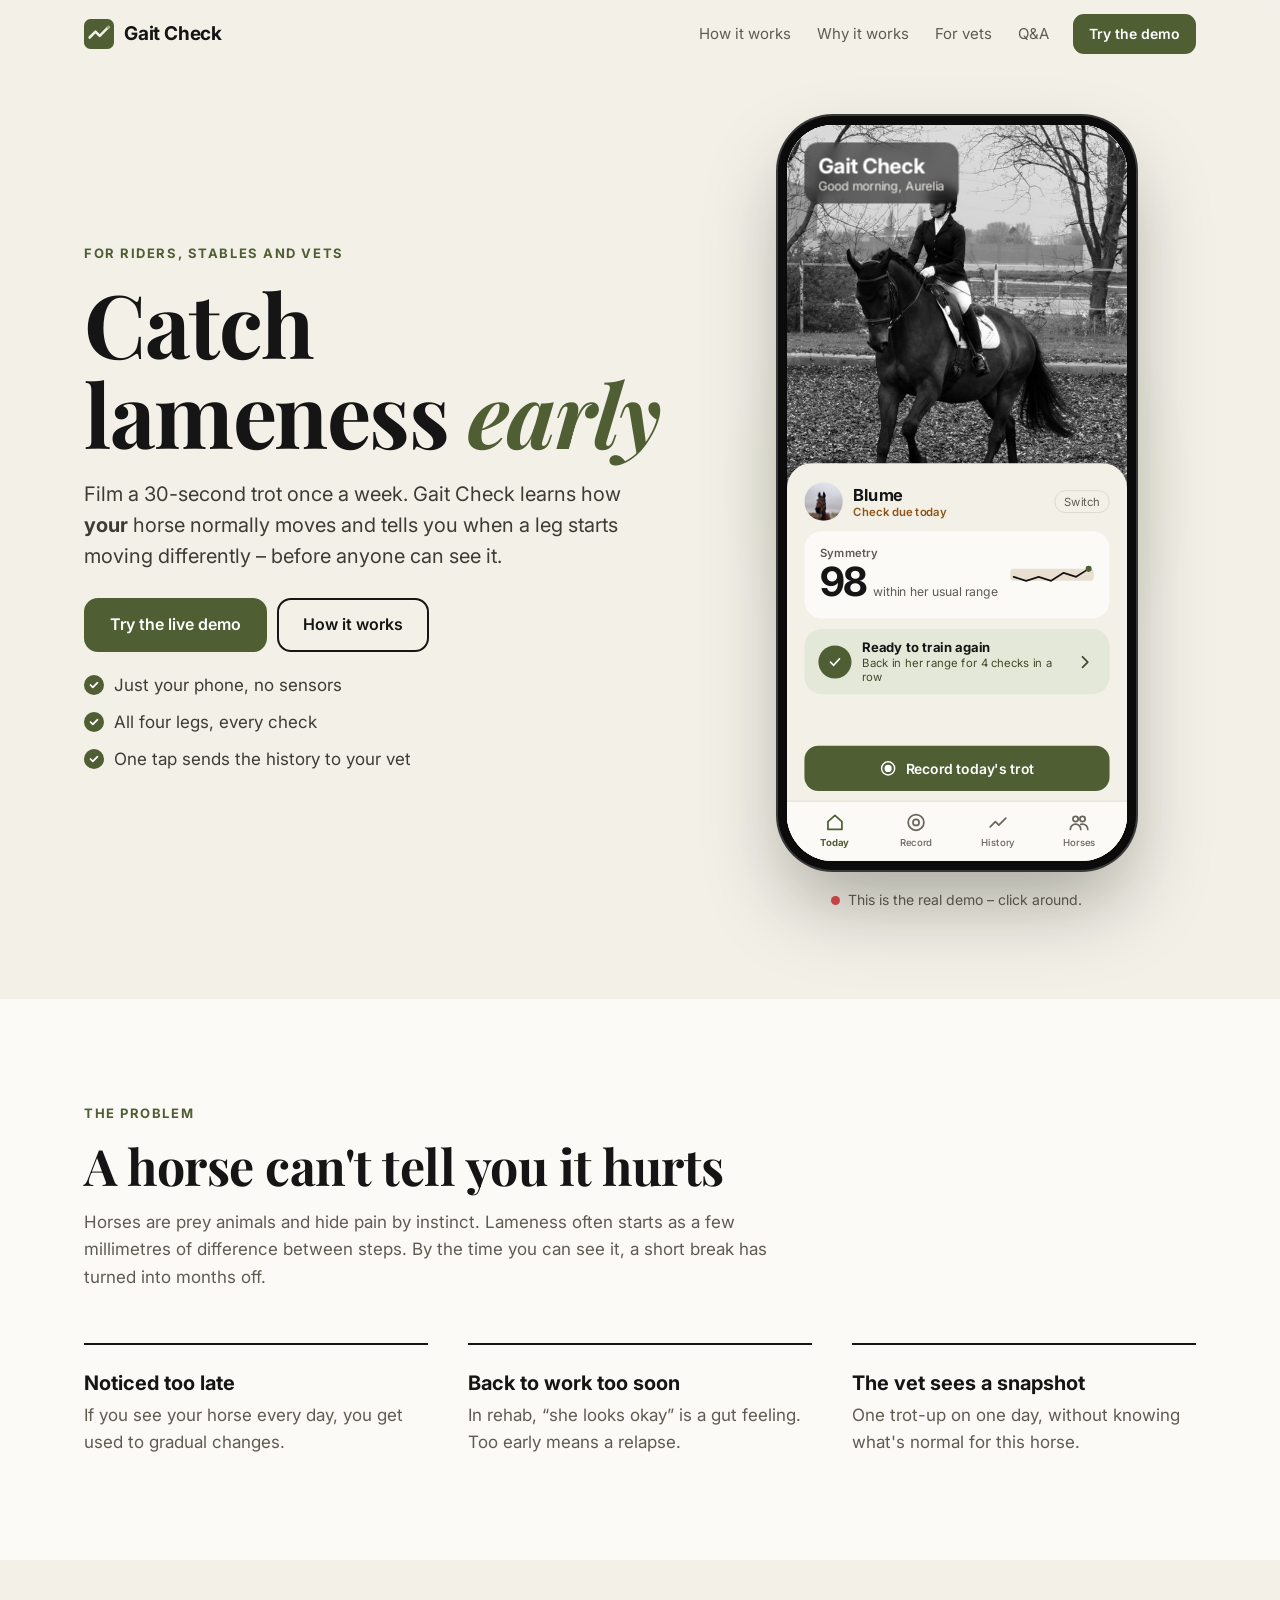
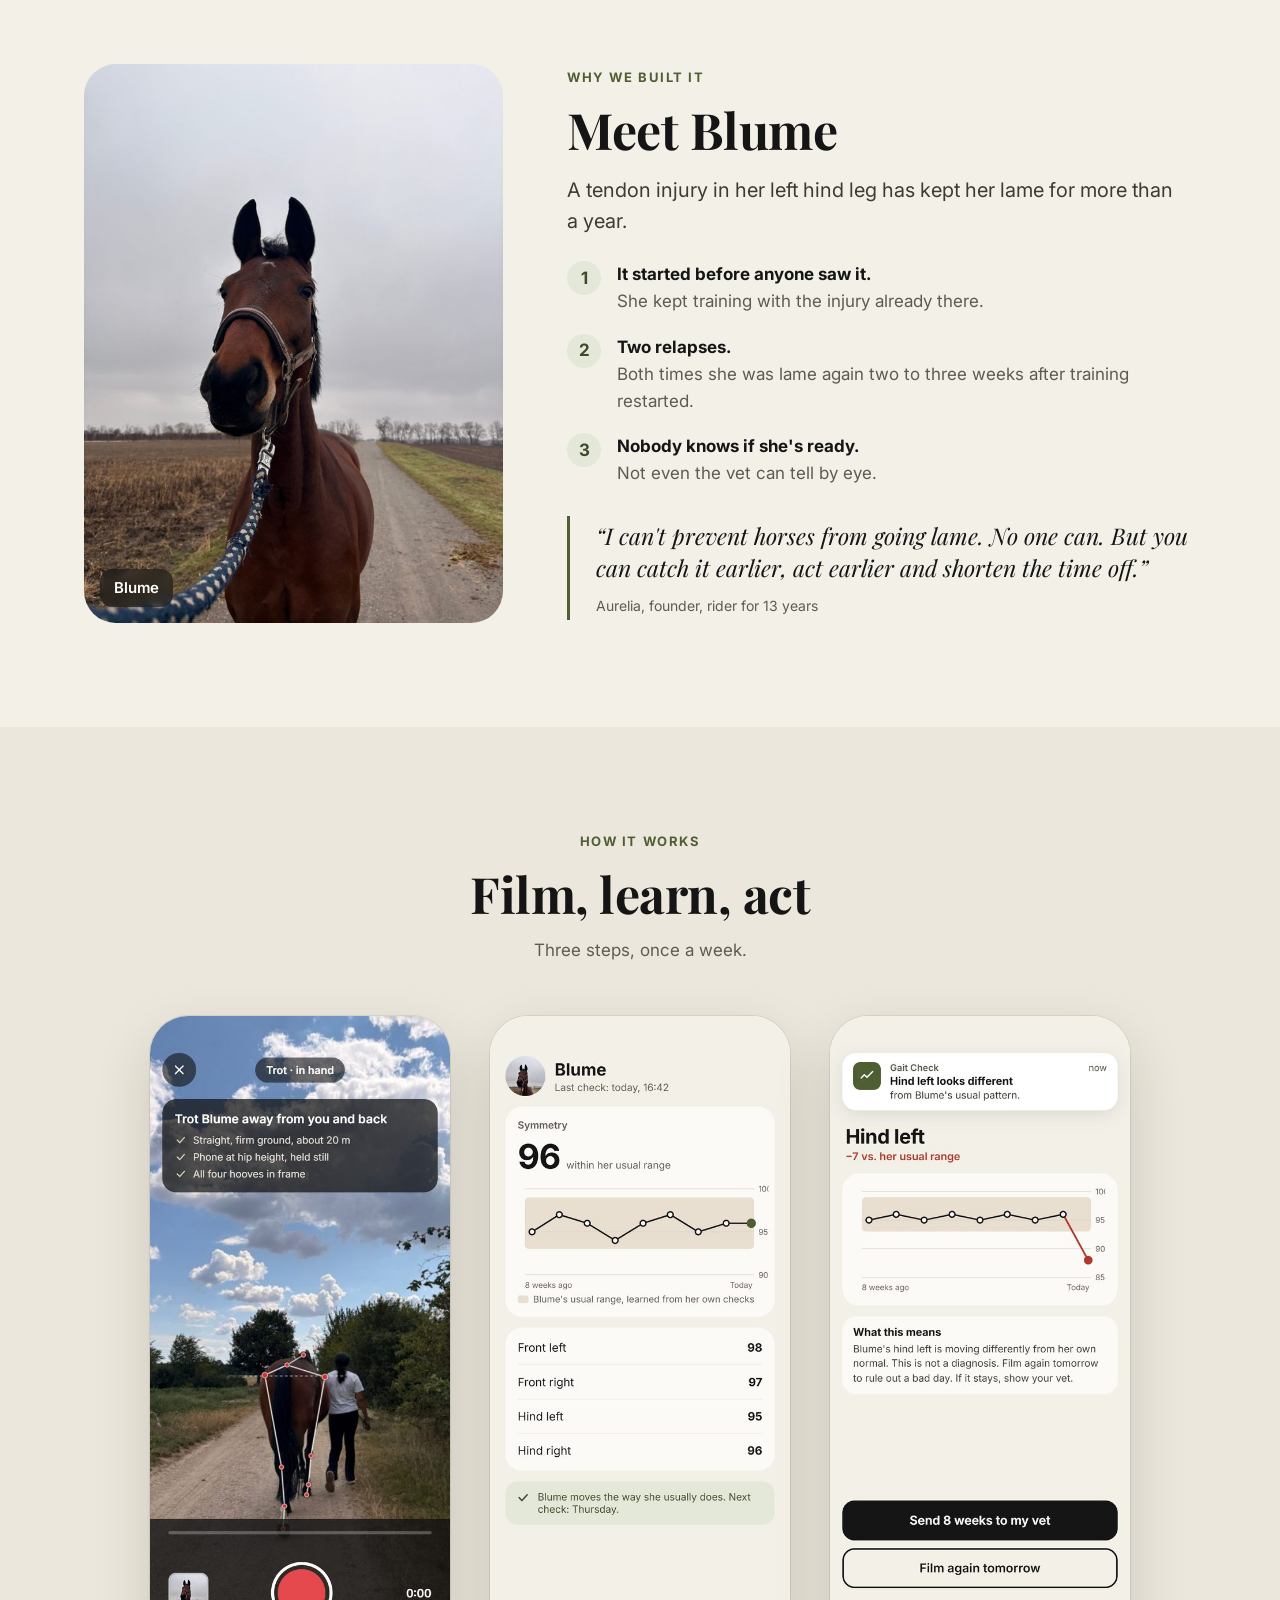
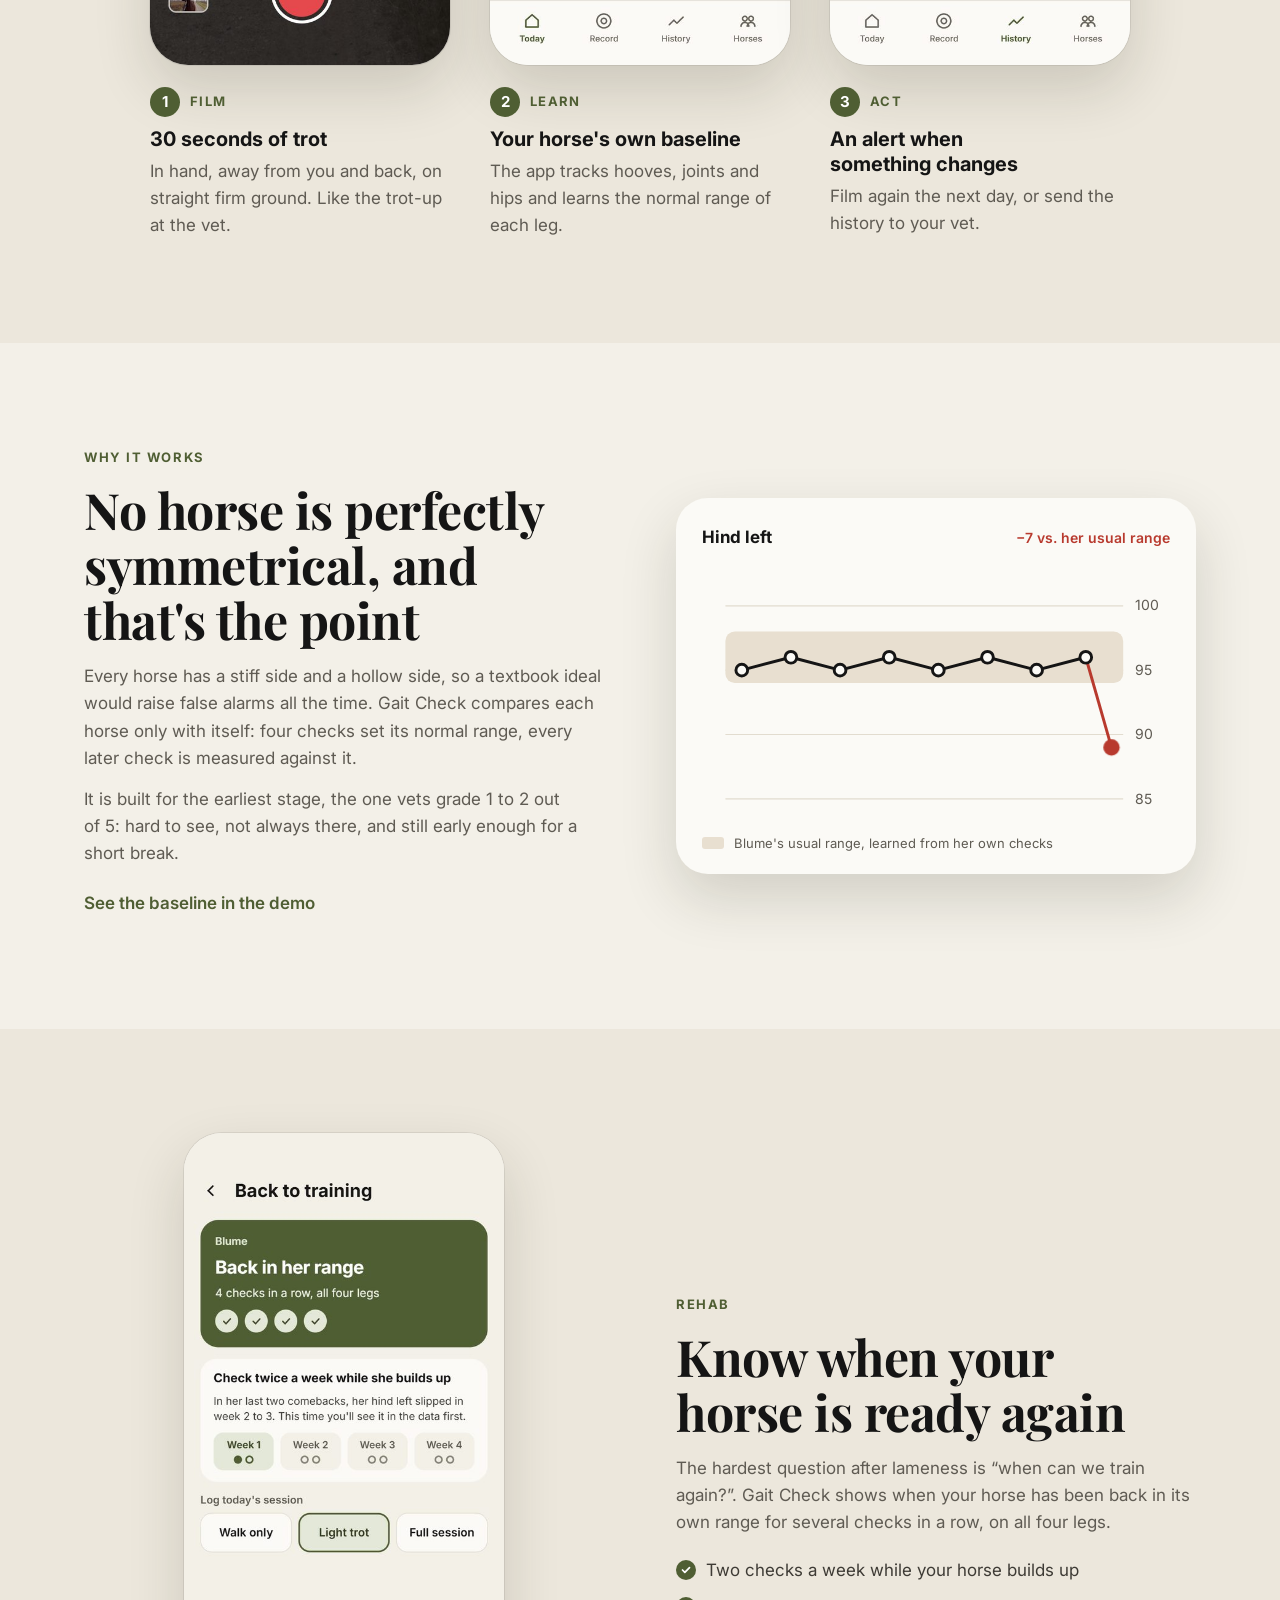
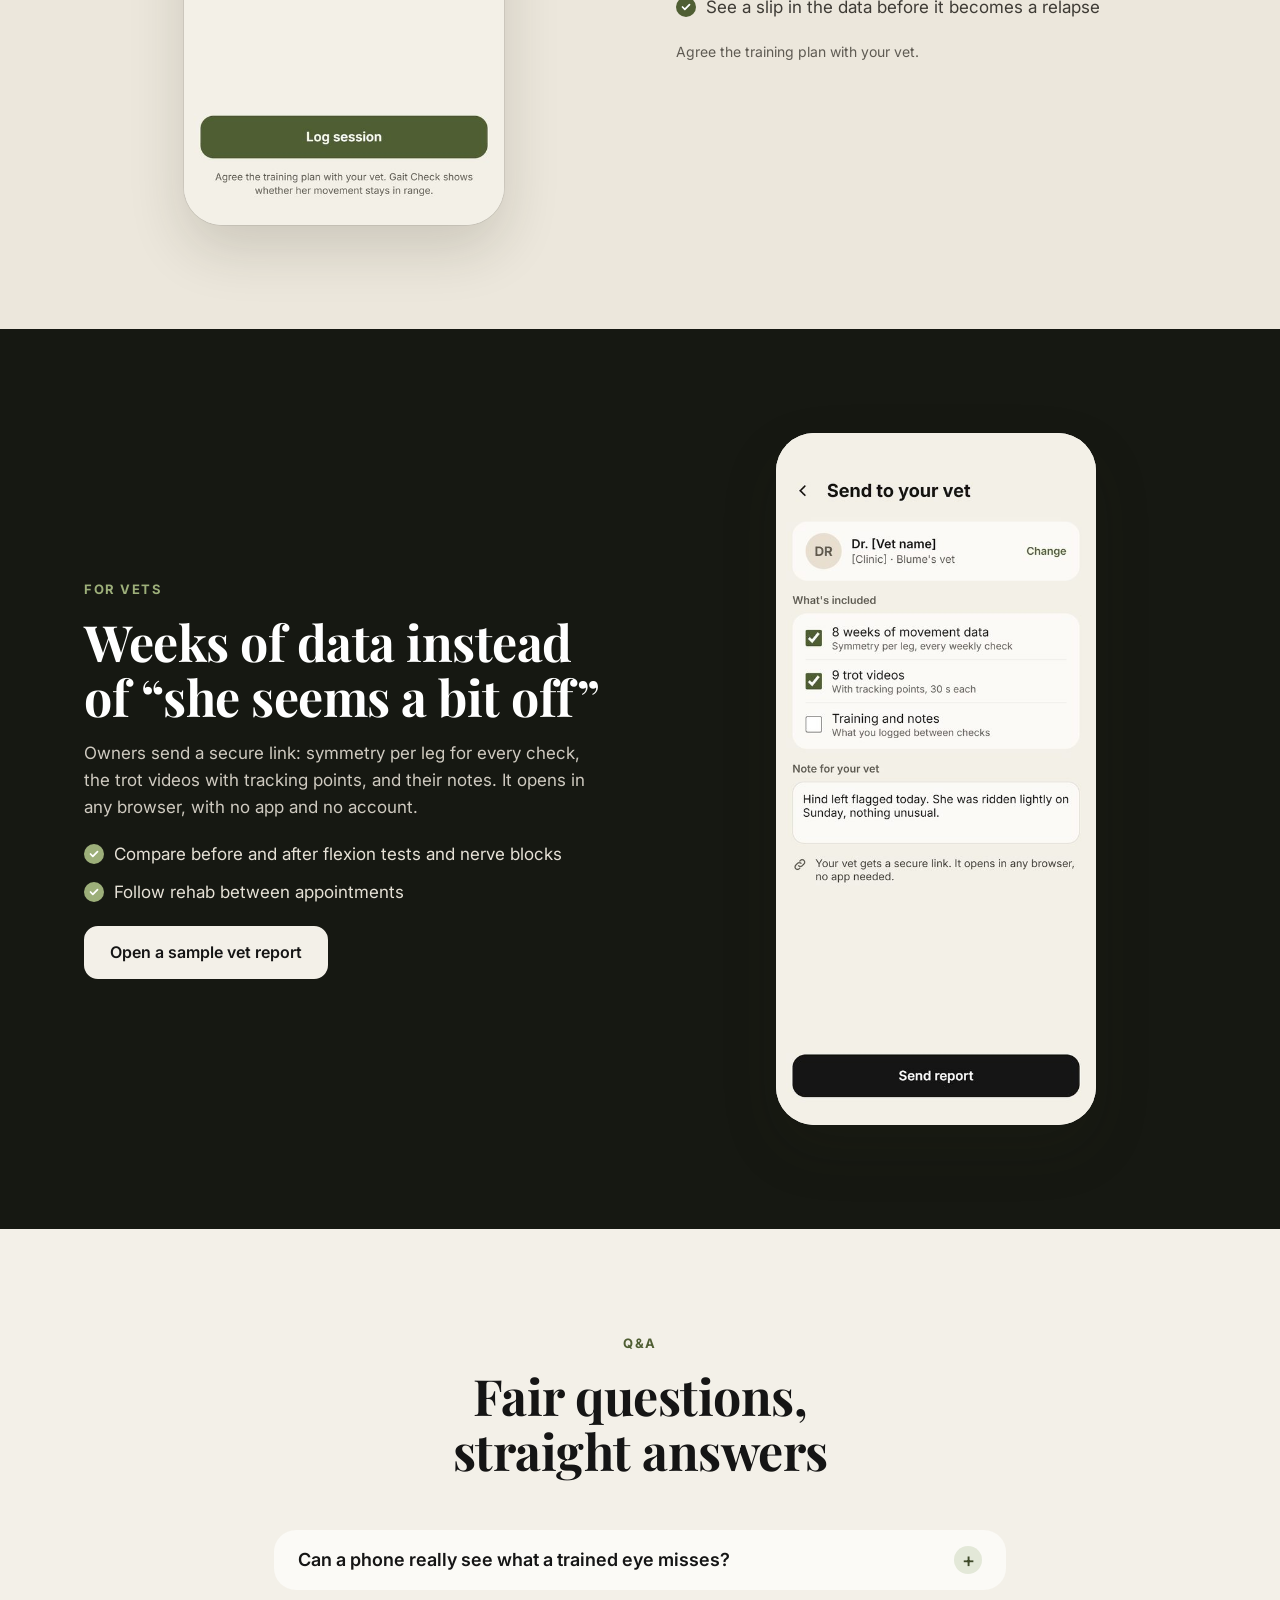
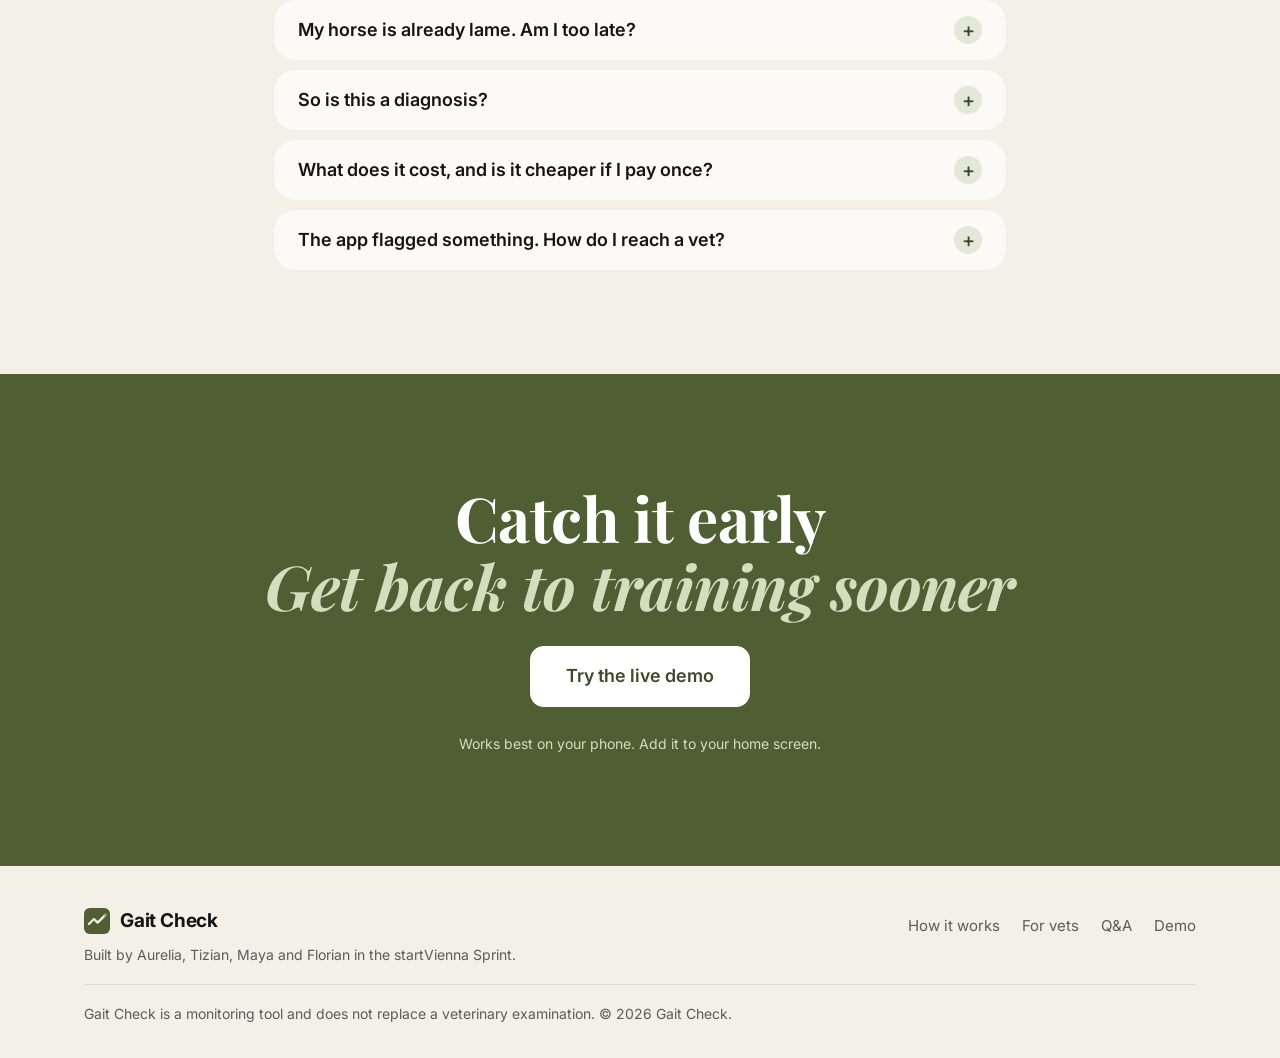
==== commit 43316bb4: "Remove GitHub link from the footer" ====
--- a/index.html
+++ b/index.html
@@ -244,7 +244,7 @@
       <a class="logo" href="#top"><img src="app/assets/icon.svg" alt="" width="26" height="26"><span>Gait Check</span></a>
       <p class="small">Built by Aurelia, Tizian, Maya and Florian in the startVienna Sprint.</p>
     </div>
-    <div class="foot-links"><a href="#how">How it works</a><a href="#vets">For vets</a><a href="#faq">Q&amp;A</a><a href="app/">Demo</a><a href="https://github.com/florianzainzinger1/gaitCheck">GitHub</a></div>
+    <div class="foot-links"><a href="#how">How it works</a><a href="#vets">For vets</a><a href="#faq">Q&amp;A</a><a href="app/">Demo</a></div>
     <p class="small disc">Gait Check is a monitoring tool and does not replace a veterinary examination. © 2026 Gait Check.</p>
   </div>
 </footer>
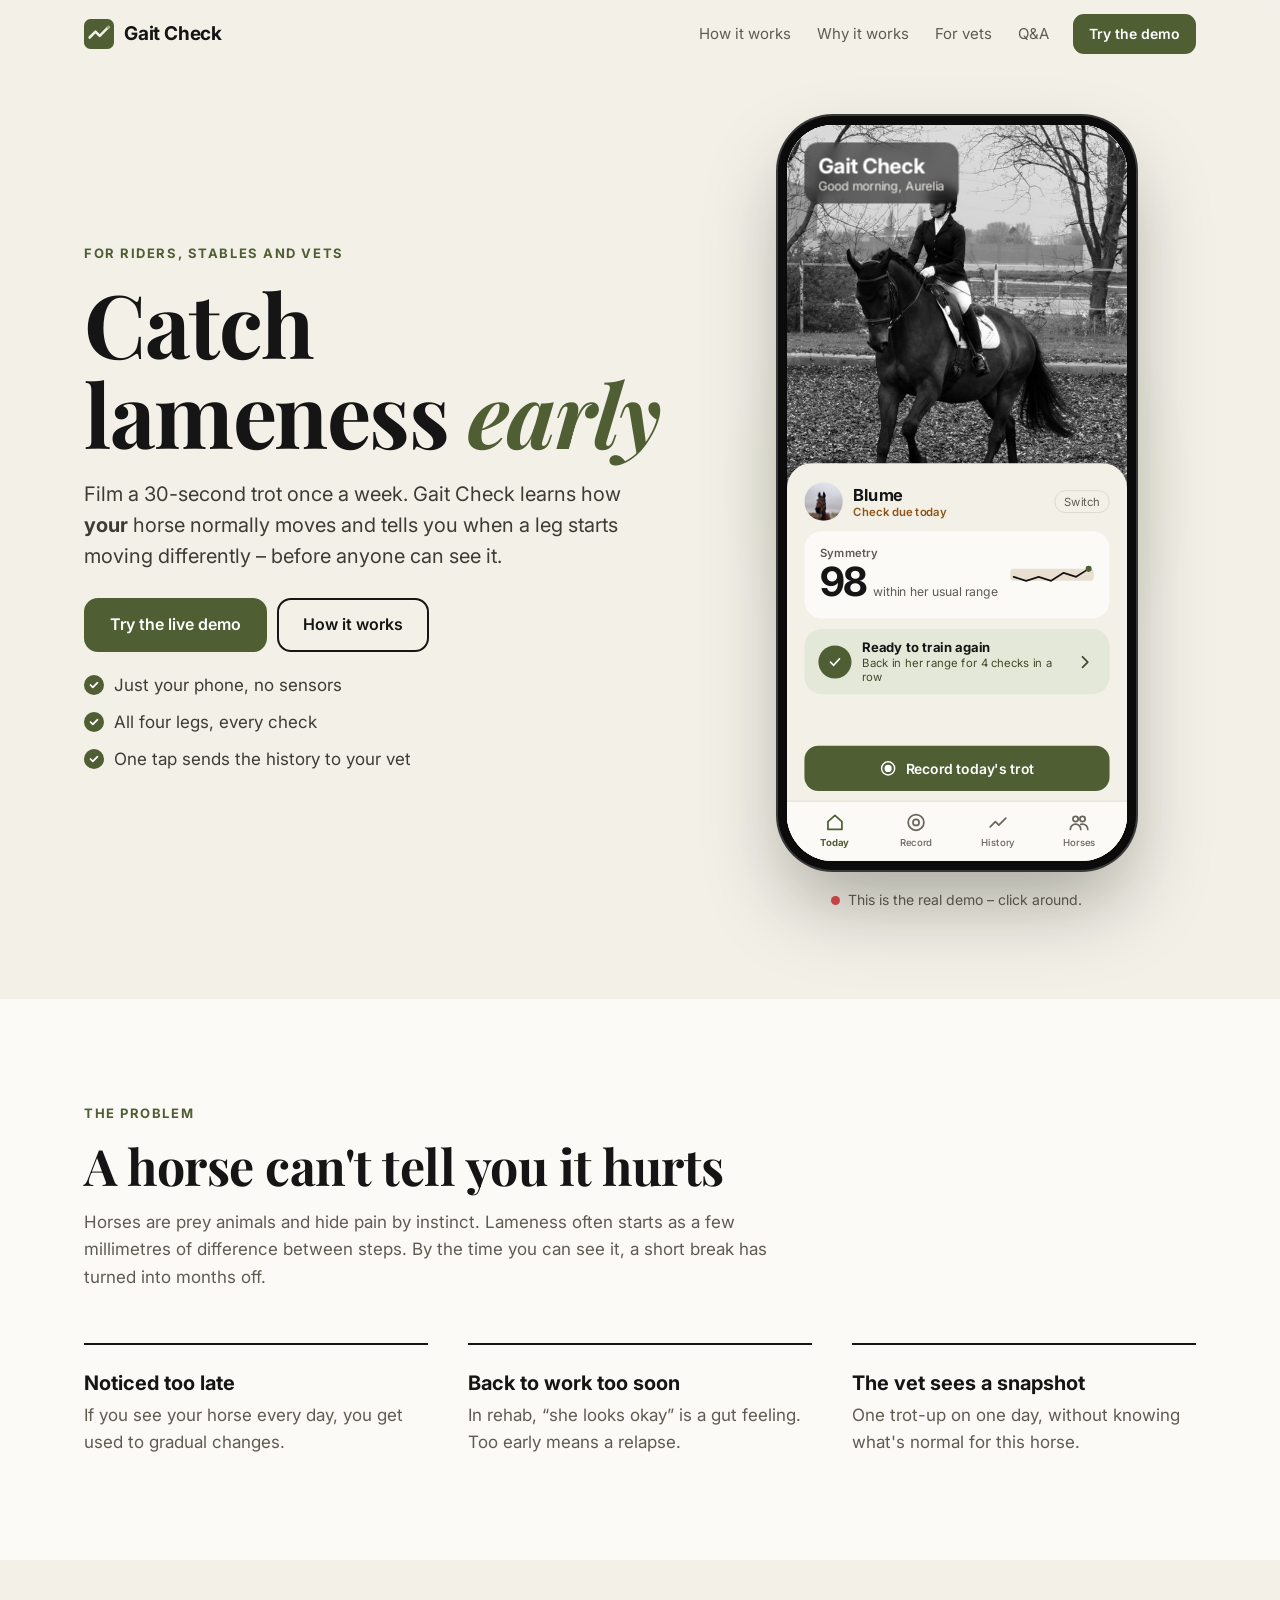
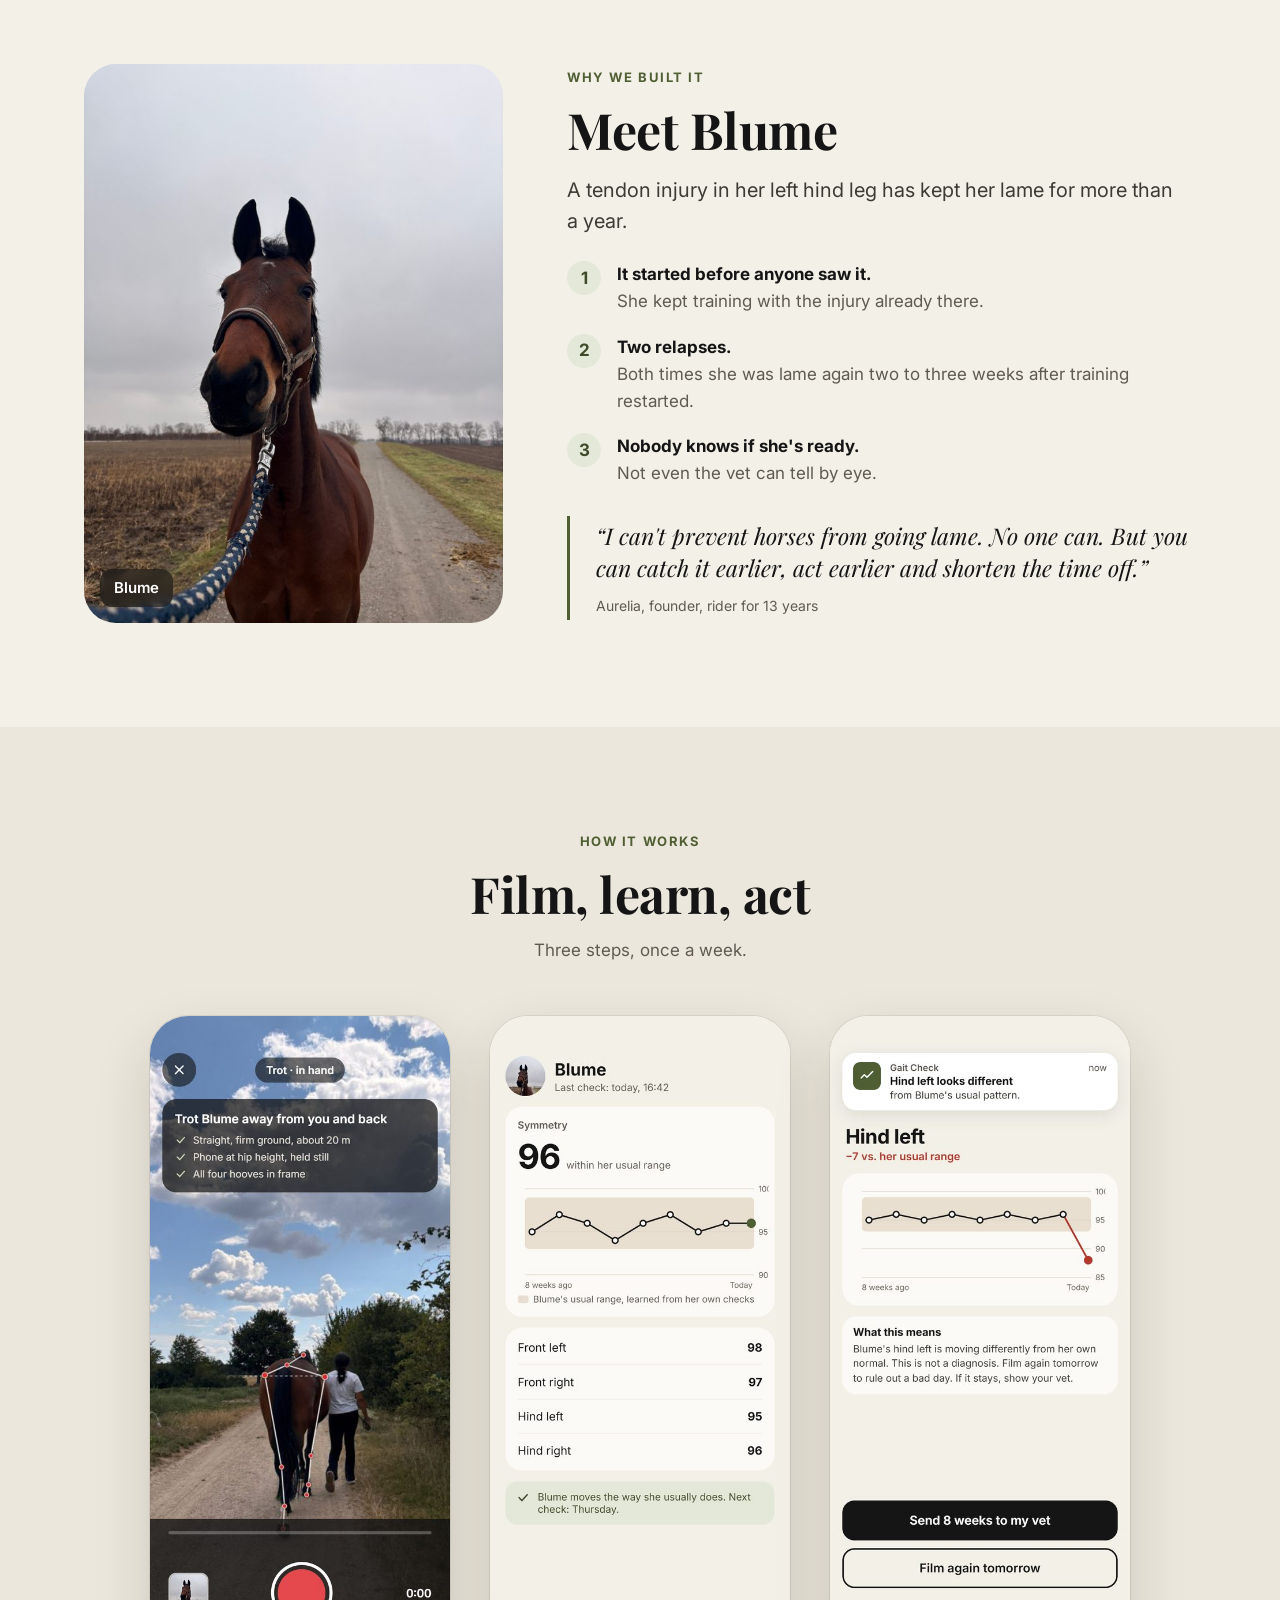
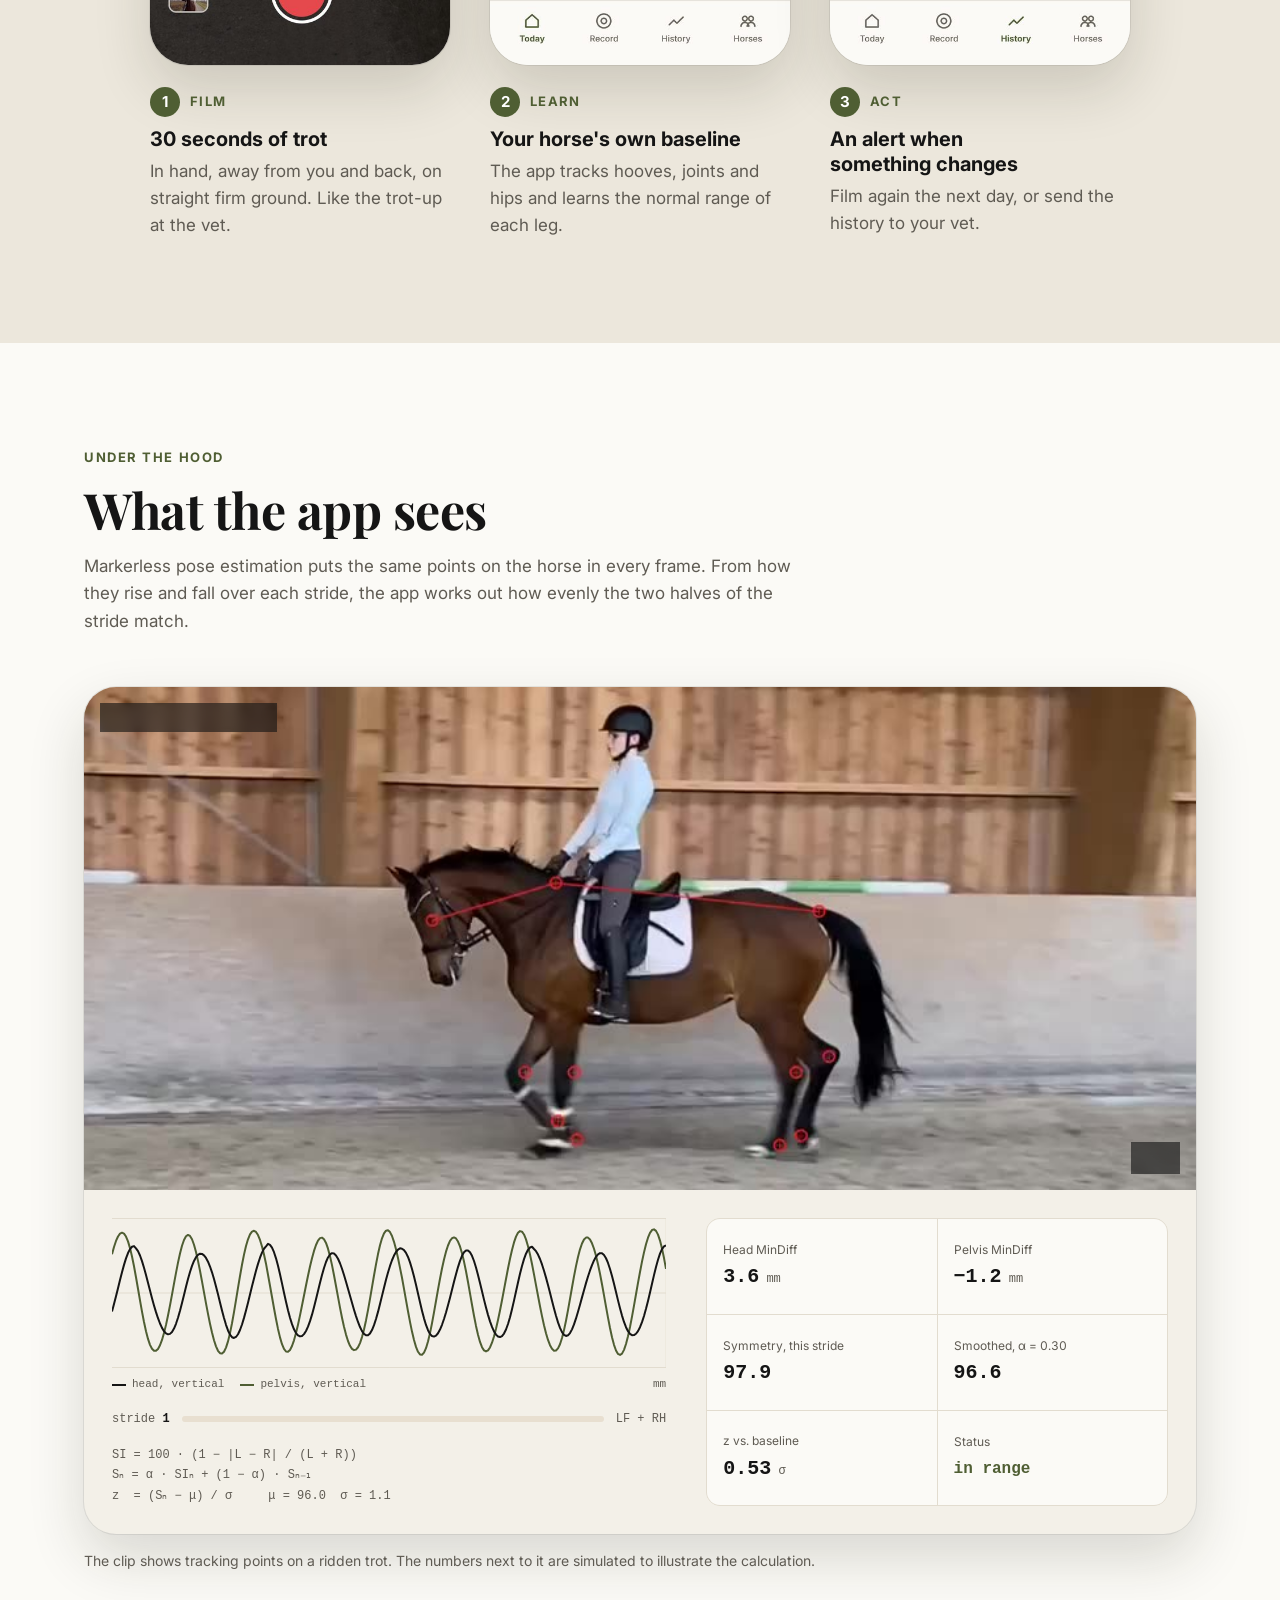
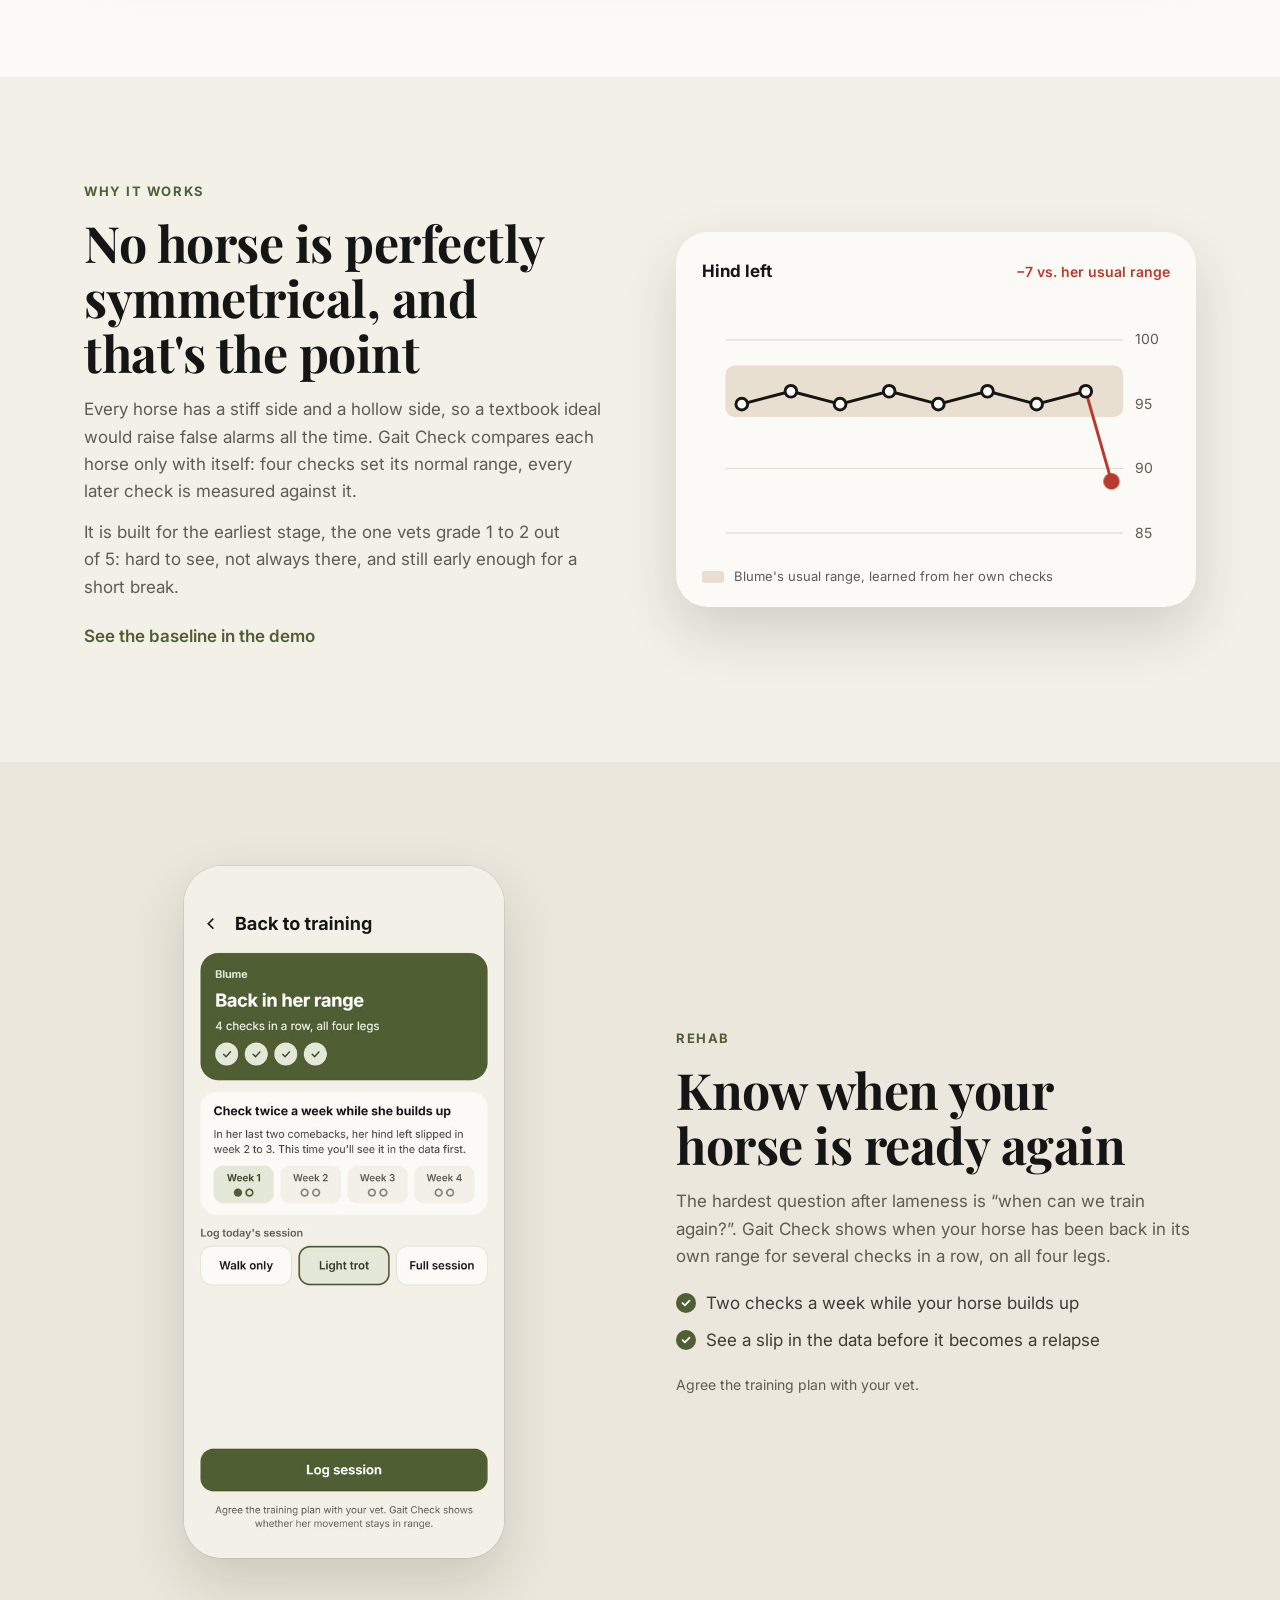
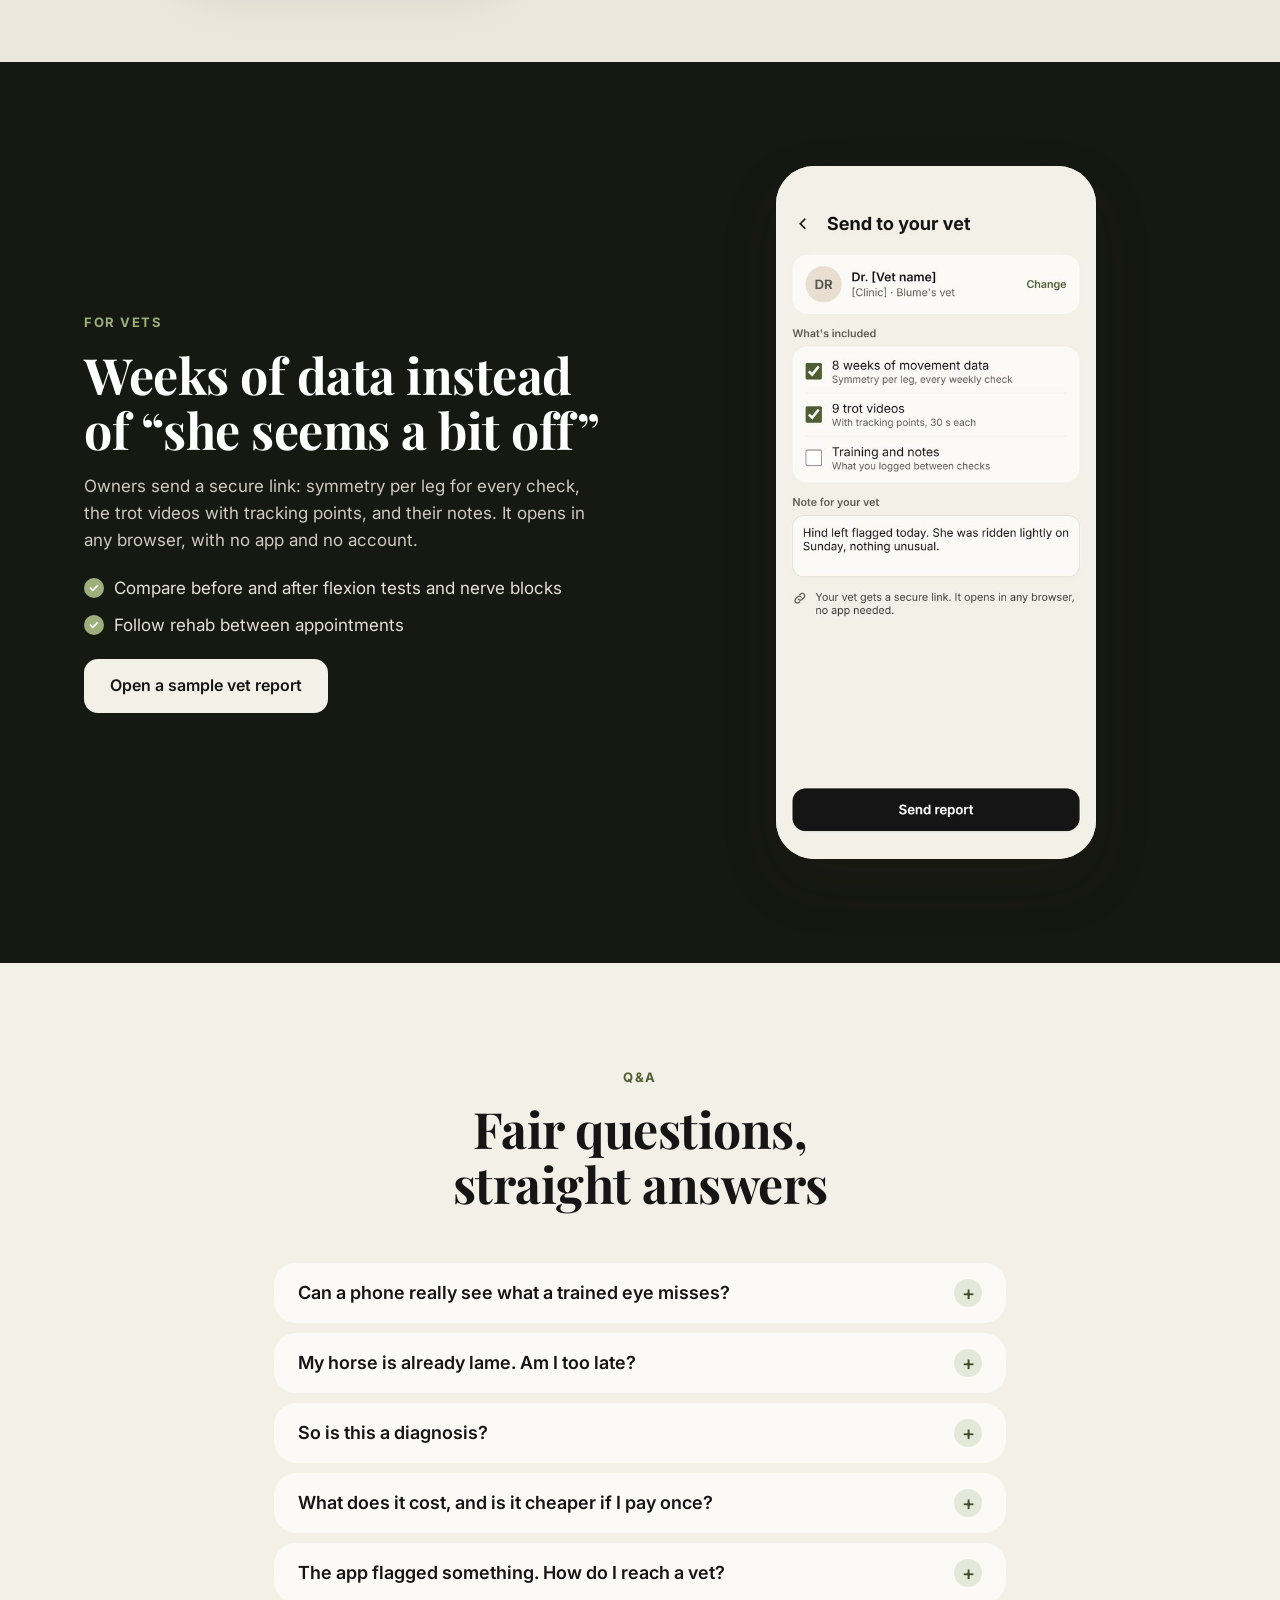
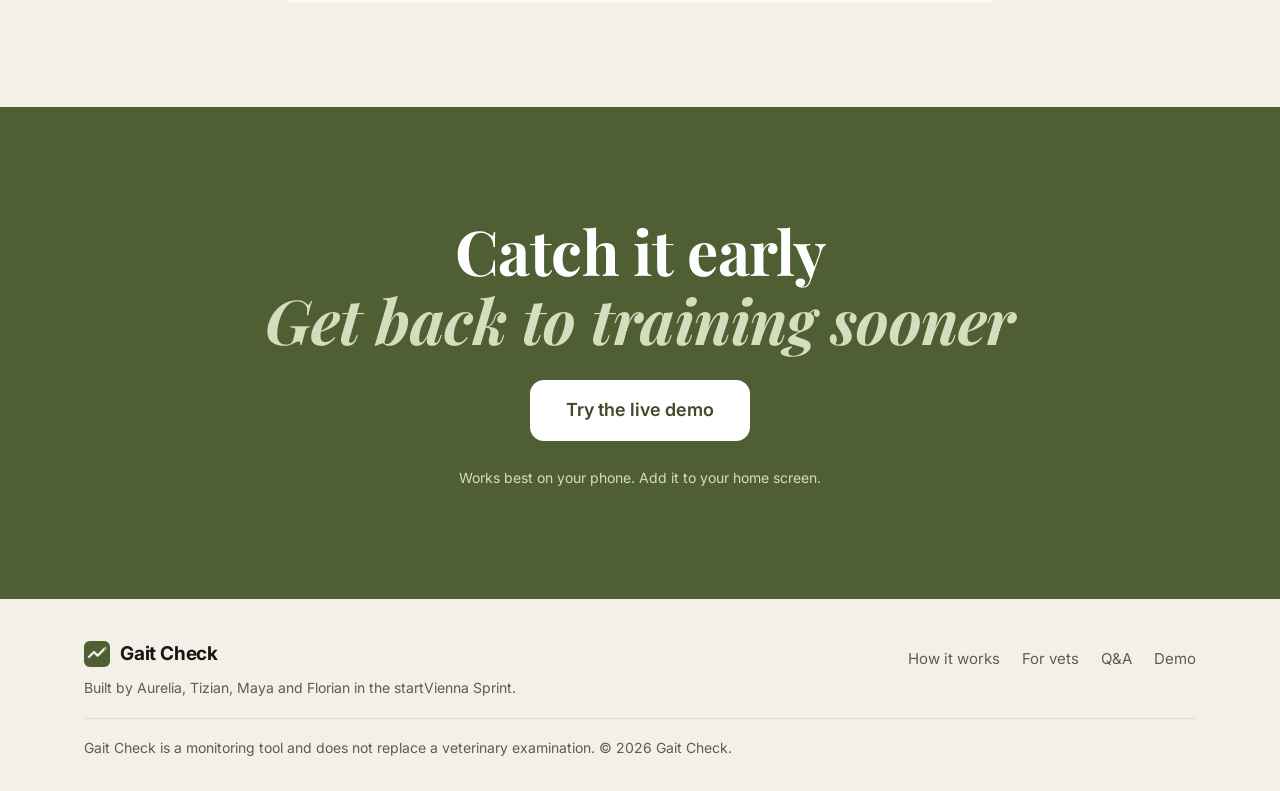
==== commit cfa87eed: "Add tracking clip with a live readout to the website - New section 'What the app sees': trot clip wi" ====
--- a/index.html
+++ b/index.html
@@ -139,6 +139,49 @@
     </div>
   </section>
 
+  <!-- TECH -->
+  <section class="sec paper" id="tech">
+    <div class="wrap">
+      <div class="sec-head reveal">
+        <span class="eyebrow">Under the hood</span>
+        <h2>What the app sees</h2>
+        <p>Markerless pose estimation puts the same points on the horse in every frame. From how they rise and fall over each stride, the app works out how evenly the two halves of the stride match.</p>
+      </div>
+      <div class="tech reveal">
+        <div class="tech-video">
+          <video id="techVideo" muted loop playsinline preload="none" poster="site/video/tracking.jpg" width="848" height="384" aria-label="Trot clip with tracking points on the horse's head, body and legs">
+            <source src="site/video/tracking.mp4" type="video/mp4">
+          </video>
+          <div class="hud" aria-hidden="true"><i></i><span id="hudT">t 0.00 s</span><span id="hudF">frame 0000</span></div>
+          <button class="tech-toggle" id="techToggle" type="button" aria-label="Pause the clip">Pause</button>
+        </div>
+        <div class="readout" aria-hidden="true">
+          <div class="scope">
+            <canvas id="scope" height="120"></canvas>
+            <div class="scope-leg"><span><i class="k1"></i>head, vertical</span><span><i class="k2"></i>pelvis, vertical</span><span class="mm">mm</span></div>
+          </div>
+          <div class="phase">
+            <span>stride <b id="rStride">1</b></span>
+            <div class="phase-bar"><i id="rPhase"></i></div>
+            <span id="rStance">LF + RH</span>
+          </div>
+          <dl class="metrics">
+            <div><dt>Head MinDiff</dt><dd><b id="rHead">0.0</b> mm</dd></div>
+            <div><dt>Pelvis MinDiff</dt><dd><b id="rPelvis">0.0</b> mm</dd></div>
+            <div><dt>Symmetry, this stride</dt><dd><b id="rSI">0.0</b></dd></div>
+            <div><dt>Smoothed, α = 0.30</dt><dd><b id="rEMA">0.0</b></dd></div>
+            <div><dt>z vs. baseline</dt><dd><b id="rZ">0.00</b> σ</dd></div>
+            <div><dt>Status</dt><dd><b id="rStatus" class="ok">in range</b></dd></div>
+          </dl>
+          <pre class="formula">SI = 100 · (1 − |L − R| / (L + R))
+Sₙ = α · SIₙ + (1 − α) · Sₙ₋₁
+z  = (Sₙ − μ) / σ     μ = 96.0  σ = 1.1</pre>
+        </div>
+      </div>
+      <p class="small tech-note">The clip shows tracking points on a ridden trot. The numbers next to it are simulated to illustrate the calculation.</p>
+    </div>
+  </section>
+
   <!-- BASELINE -->
   <section class="sec" id="baseline">
     <div class="wrap split">
--- a/site/site.css
+++ b/site/site.css
@@ -6,6 +6,7 @@
   --green: #4F5E33; --green-d: #3F4A2A; --green-l: #E3E8D8; --olive: #9DAF7A; --red: #B83A2E; --dark: #161812;
   --serif: "Playfair Display", Georgia, serif;
   --sans: Inter, system-ui, -apple-system, "Segoe UI", sans-serif;
+  --mono: ui-monospace, "SF Mono", SFMono-Regular, Menlo, Consolas, "Roboto Mono", monospace;
   --gutter: 20px; --sec: 72px;
   --r-s: 14px; --r-m: 22px; --r-l: 32px; --r-phone: 38px;
   --shadow: 0 24px 56px rgba(40, 40, 20, .16);
@@ -110,6 +111,33 @@
 .step .shot { border-radius: 20px; }
 .step-n { display: flex; align-items: center; gap: 10px; font-weight: 700; font-size: 13px; letter-spacing: .1em; text-transform: uppercase; color: var(--green); margin-bottom: 10px; }
 .step-n b { width: 30px; height: 30px; border-radius: 15px; background: var(--green); color: #FFF; font-size: 15px; letter-spacing: 0; display: flex; align-items: center; justify-content: center; }
+
+/* under the hood: tracking clip with a live readout */
+.tech { background: var(--bg); border-radius: var(--r-l); overflow: hidden; box-shadow: 0 0 0 1px rgba(21, 21, 21, .08), var(--shadow); display: grid; }
+.tech-video { position: relative; background: #1B1A17; aspect-ratio: 848 / 384; }
+.tech-video video { width: 100%; height: 100%; object-fit: cover; display: block; }
+.hud { position: absolute; left: 10px; top: 10px; display: flex; align-items: center; gap: 10px; padding: 5px 10px; border-radius: 9px; background: rgba(20, 20, 20, .62); -webkit-backdrop-filter: blur(6px); backdrop-filter: blur(6px); color: #FFF; font-family: var(--mono); font-size: 11px; font-variant-numeric: tabular-nums; }
+.hud i { width: 7px; height: 7px; border-radius: 4px; background: #E5484D; }
+.tech-toggle { position: absolute; right: 10px; bottom: 10px; min-height: 32px; padding: 4px 12px; border: 0; border-radius: 9px; background: rgba(20, 20, 20, .62); -webkit-backdrop-filter: blur(6px); backdrop-filter: blur(6px); color: #FFF; font: 600 12px var(--sans); cursor: pointer; }
+.readout { padding: 18px 16px; font-family: var(--mono); font-variant-numeric: tabular-nums; color: var(--ink); min-width: 0; }
+.scope canvas { display: block; width: 100%; height: 120px; }
+.scope-leg { display: flex; flex-wrap: wrap; gap: 4px 16px; margin-top: 8px; font-size: 11px; color: var(--muted); }
+.scope-leg span { display: flex; align-items: center; gap: 6px; }
+.scope-leg i { width: 14px; height: 0; border-top: 2px solid var(--ink); }
+.scope-leg i.k2 { border-top-color: var(--green); }
+.scope-leg .mm { margin-left: auto; }
+.phase { display: grid; grid-template-columns: auto 1fr auto; align-items: center; gap: 12px; margin: 16px 0; font-size: 12px; color: var(--muted); }
+.phase b { color: var(--ink); }
+.phase-bar { height: 6px; border-radius: 3px; background: var(--band); overflow: hidden; }
+.phase-bar i { display: block; height: 100%; width: 0; background: var(--green); }
+.metrics { display: grid; grid-template-columns: 1fr 1fr; gap: 1px; margin: 0; background: var(--line); border: 1px solid var(--line); border-radius: var(--r-s); overflow: hidden; }
+.metrics div { background: var(--paper); padding: 10px 12px; min-width: 0; }
+.metrics dt { font-family: var(--sans); font-size: 12px; color: var(--muted); }
+.metrics dd { margin: 2px 0 0; font-size: 12px; color: var(--muted); white-space: nowrap; }
+.metrics b { font-size: 20px; font-weight: 600; color: var(--ink); }
+.metrics b.ok { color: var(--green); font-size: 16px; line-height: 30px; }
+.formula { margin: 16px 0 0; font-family: var(--mono); font-size: 11px; line-height: 1.7; color: var(--muted); white-space: pre; overflow: hidden; }
+.tech-note { margin-top: 16px; }
 
 /* split */
 .split { display: grid; gap: 40px; align-items: center; }
@@ -213,6 +241,15 @@
   .step { display: block; }
   .step .shot { border-radius: var(--r-phone); margin-bottom: 22px; }
 
+  .readout { padding: 28px; display: grid; grid-template-columns: 1.2fr 1fr; grid-template-areas: "scope metrics" "phase metrics" "formula metrics"; gap: 0 40px; align-items: start; }
+  .scope { grid-area: scope; }
+  .scope canvas { height: 150px; }
+  .phase { grid-area: phase; }
+  .metrics { grid-area: metrics; align-self: stretch; grid-auto-rows: 1fr; }
+  .metrics div { display: flex; flex-direction: column; justify-content: center; padding: 12px 16px; }
+  .formula { grid-area: formula; margin-top: 0; font-size: 12px; }
+  .hud { left: 16px; top: 16px; font-size: 12px; }
+  .tech-toggle { right: 16px; bottom: 16px; }
   .split { grid-template-columns: 1fr 1fr; gap: 72px; }
   .split.rev > :first-child { order: 2; }
   .shot.solo { width: 320px; }
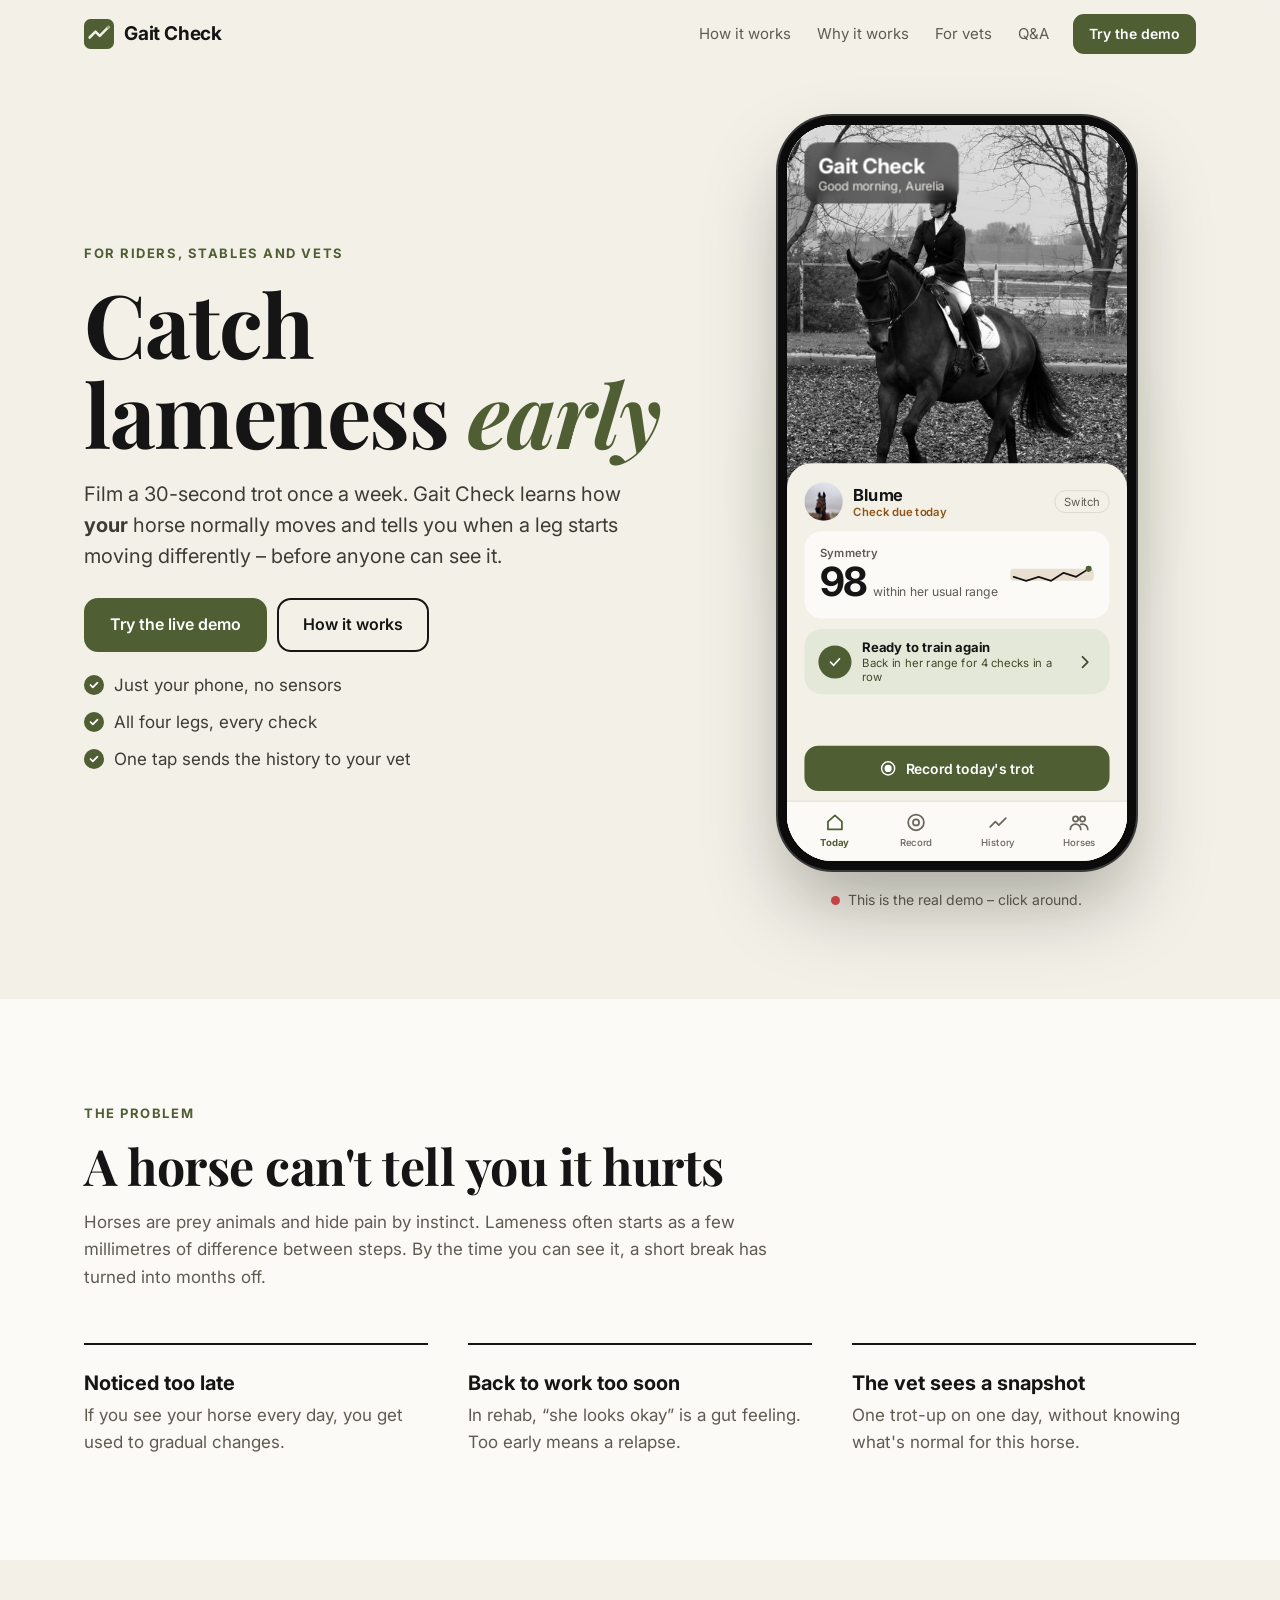
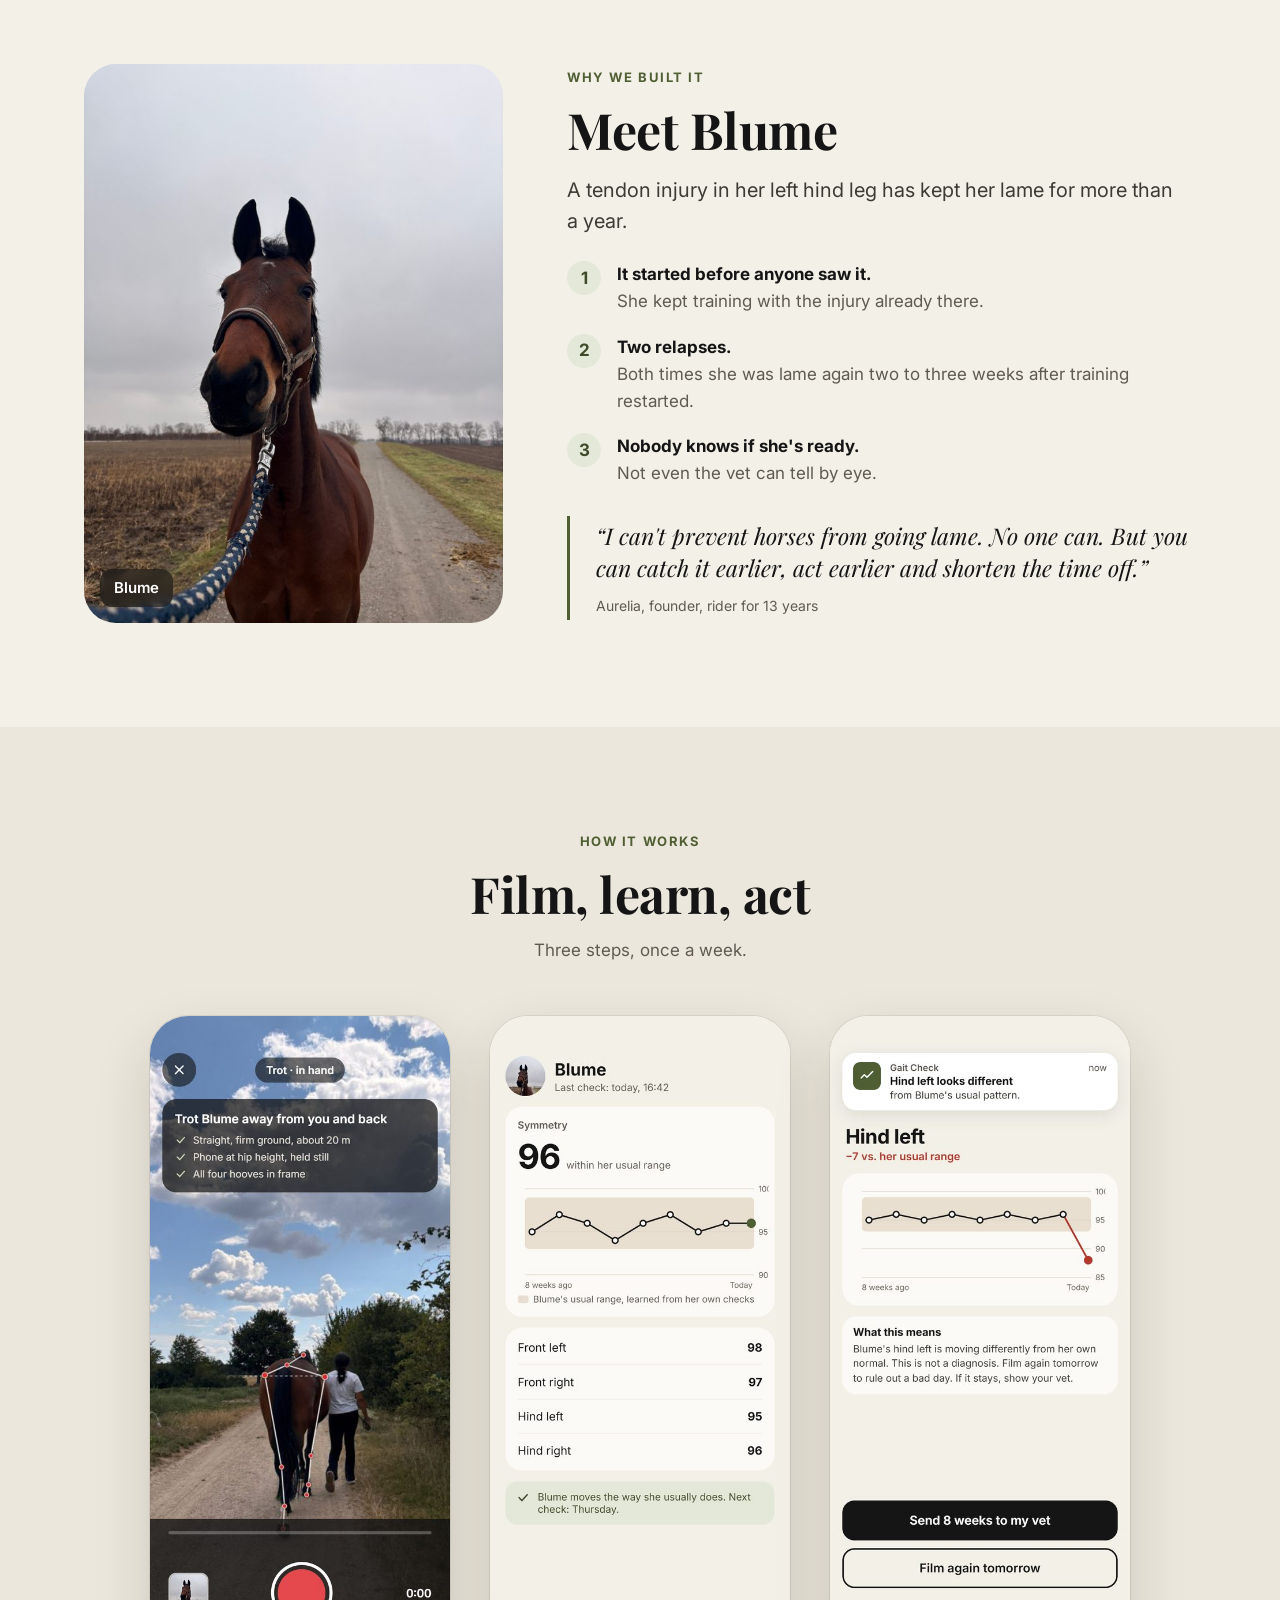
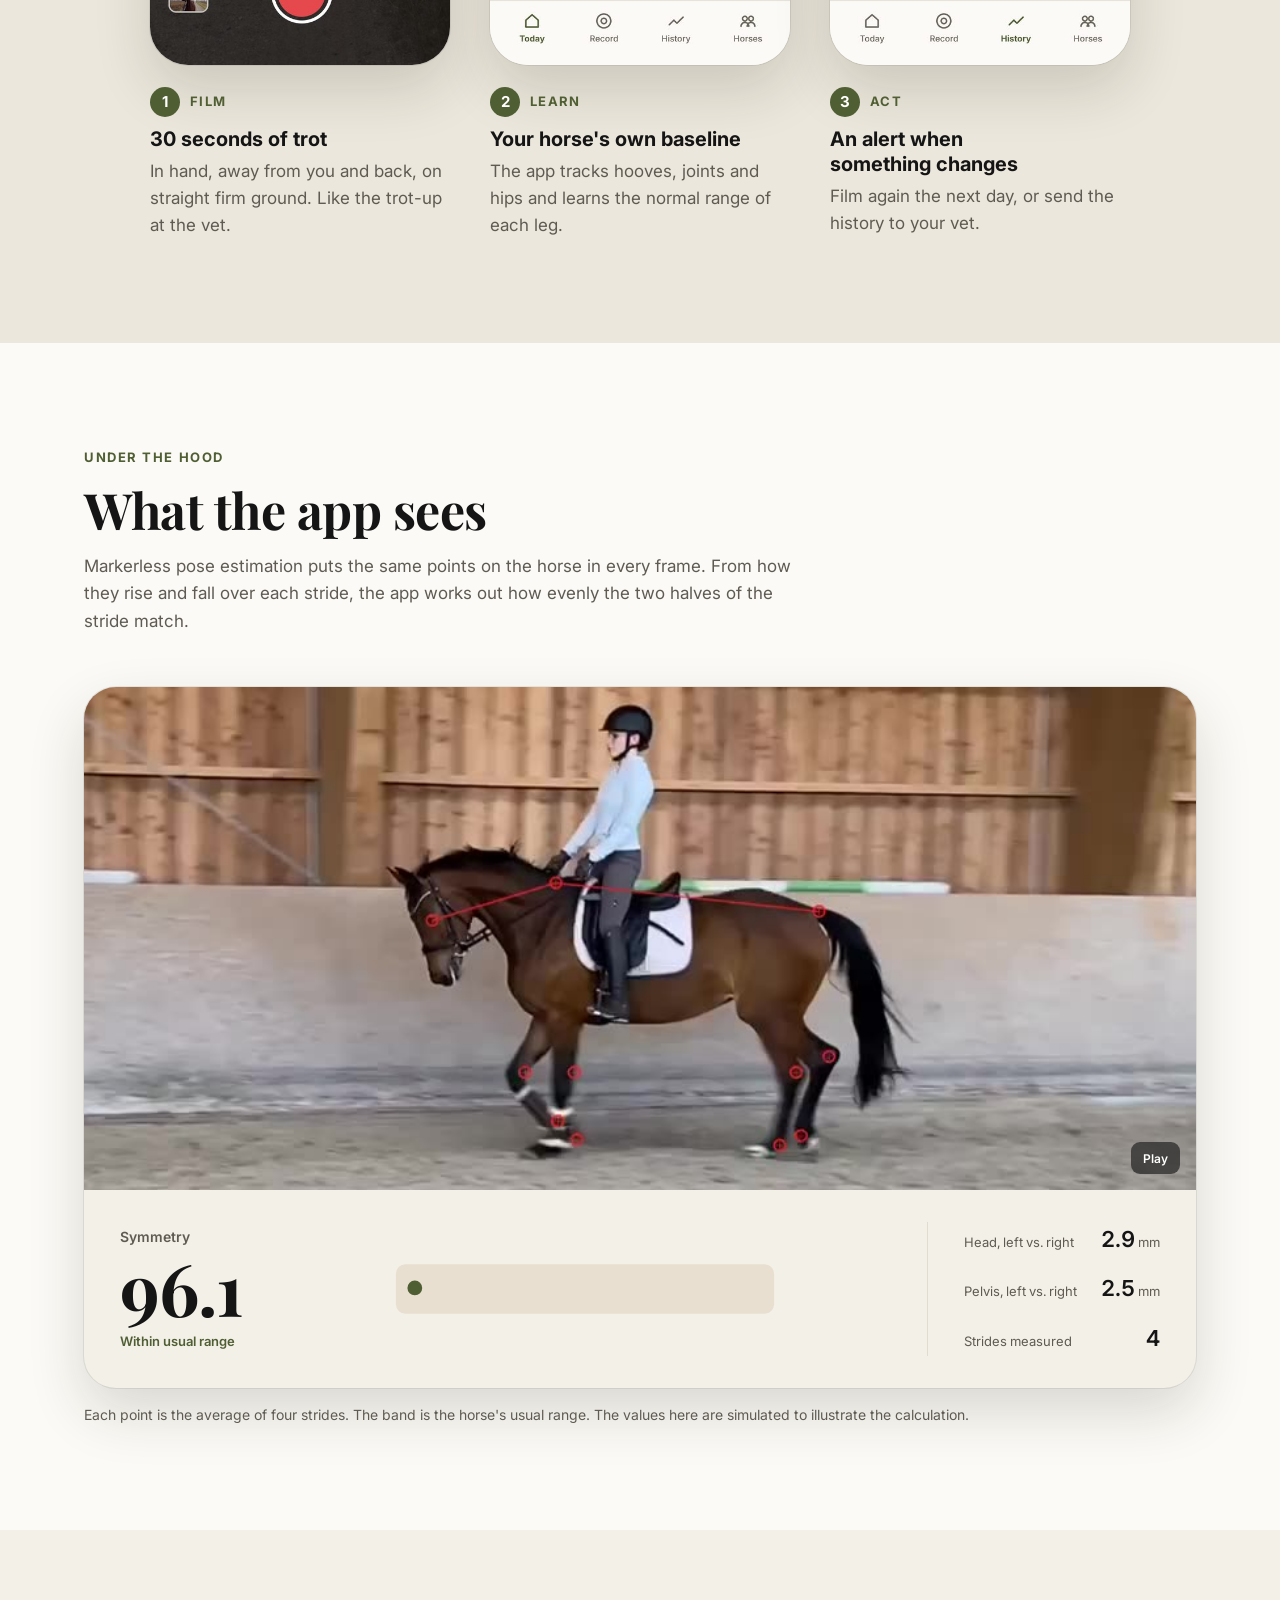
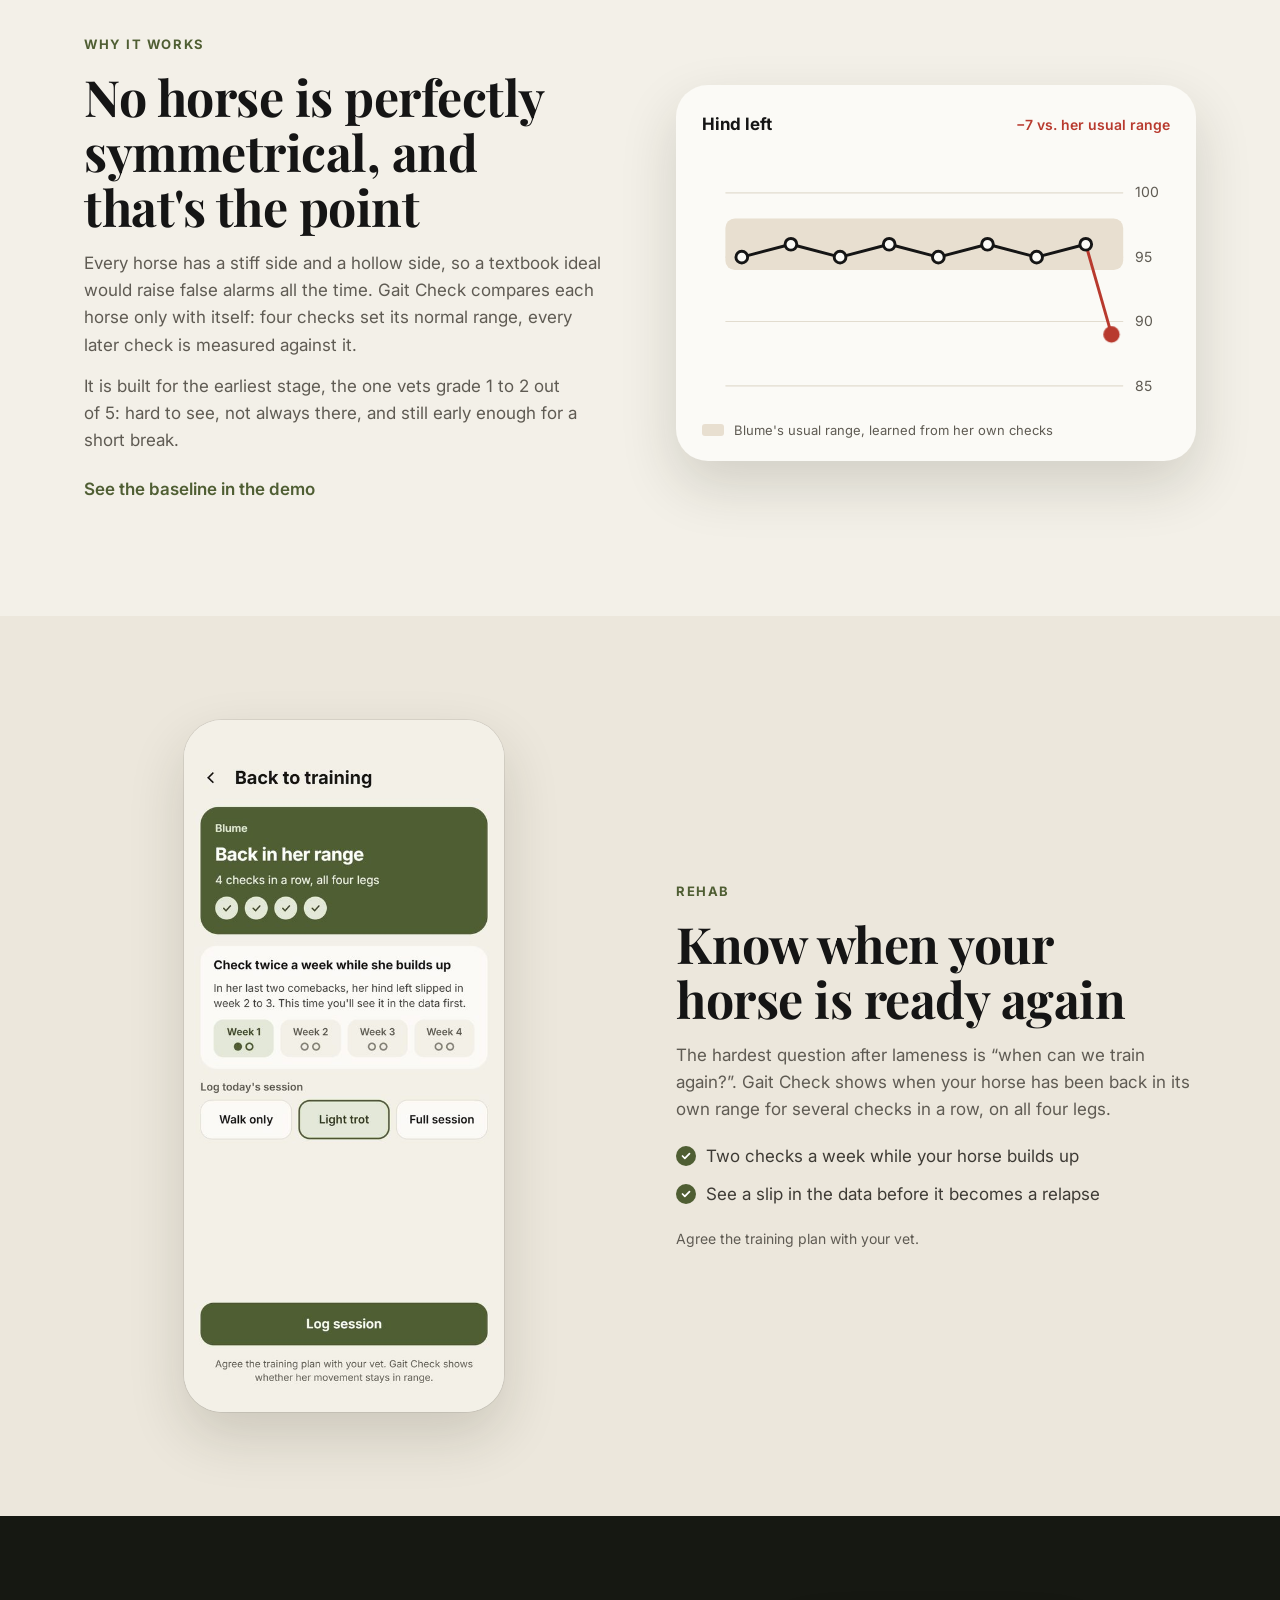
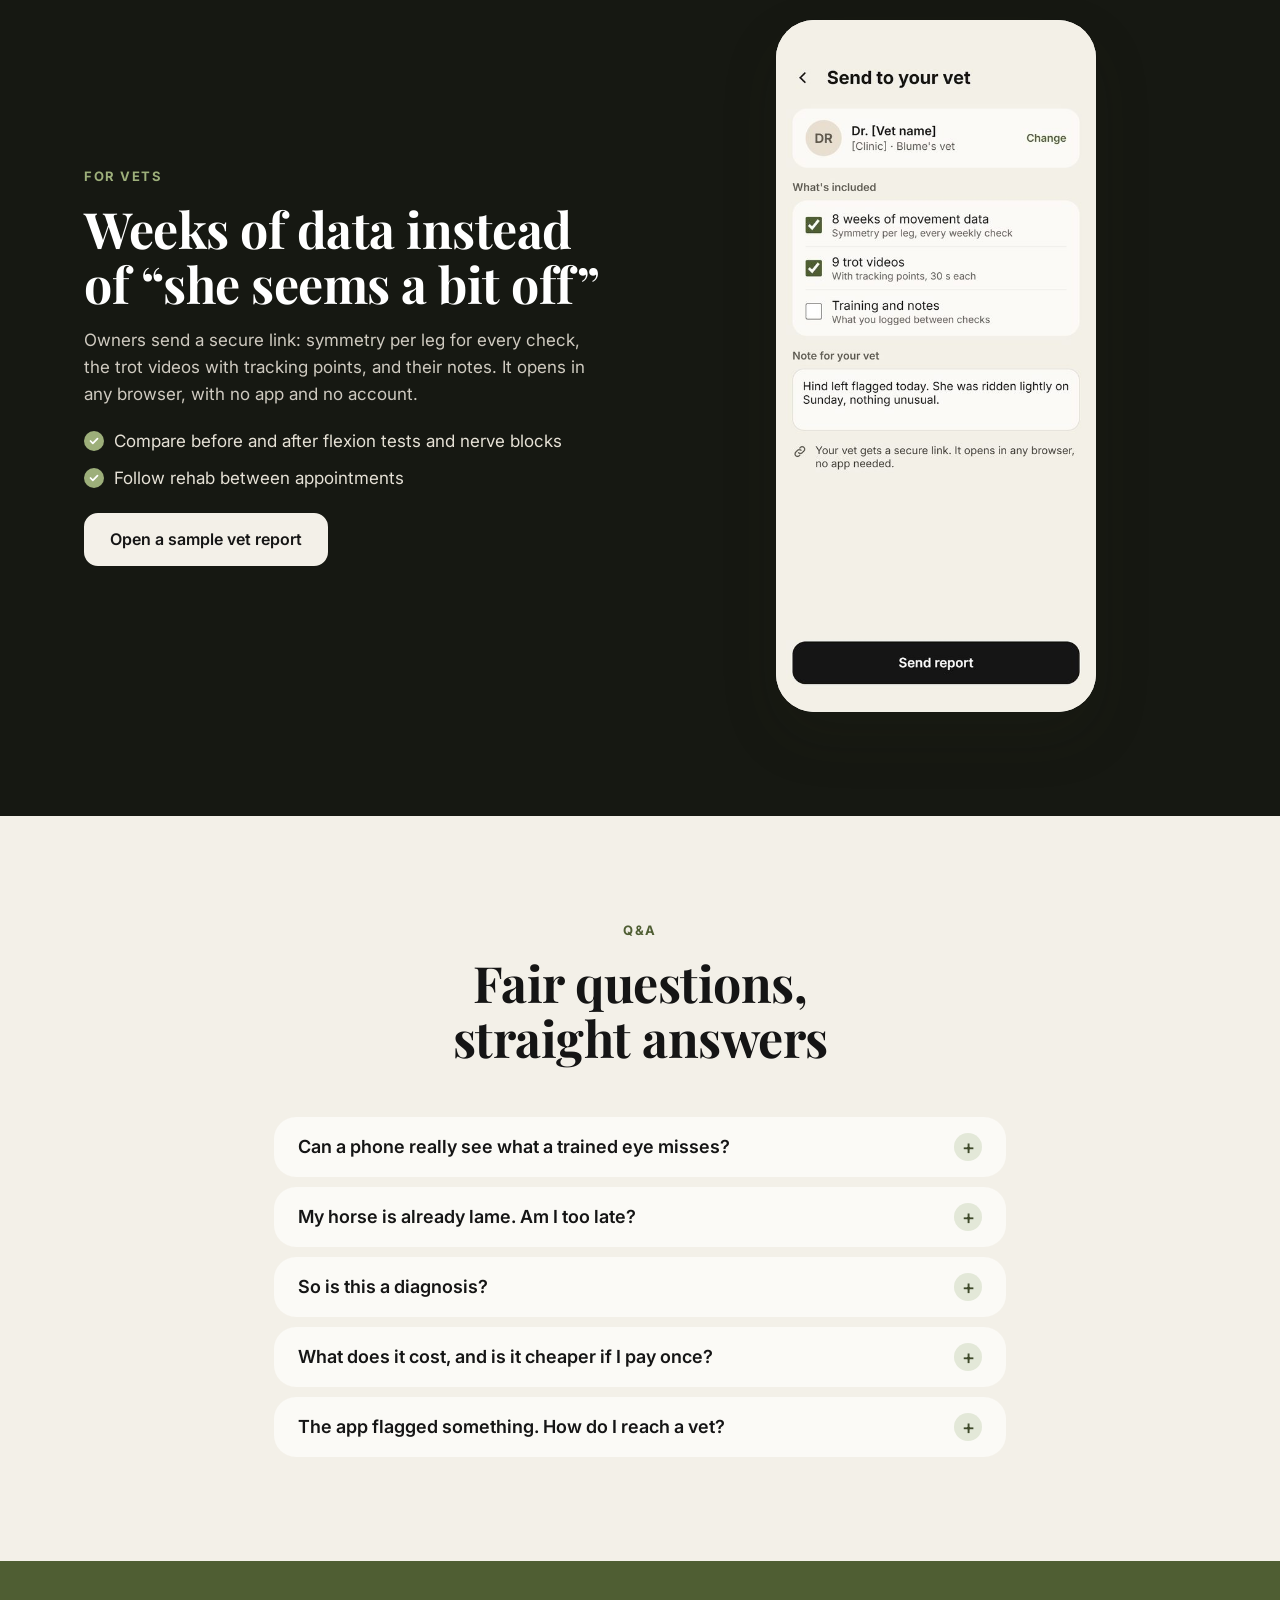
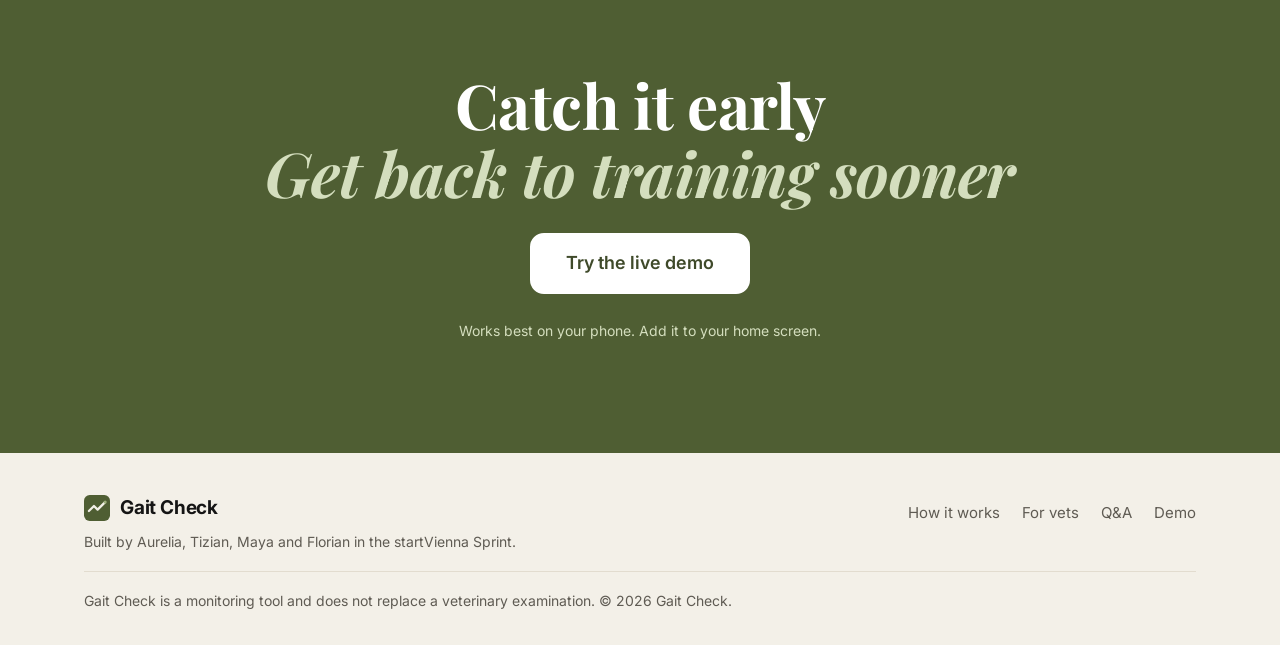
==== commit 310ef510: "Calm the tracking readout: one value, one chart, updates every four strides - Replace the scrolling " ====
--- a/index.html
+++ b/index.html
@@ -152,33 +152,27 @@
           <video id="techVideo" muted loop playsinline preload="none" poster="site/video/tracking.jpg" width="848" height="384" aria-label="Trot clip with tracking points on the horse's head, body and legs">
             <source src="site/video/tracking.mp4" type="video/mp4">
           </video>
-          <div class="hud" aria-hidden="true"><i></i><span id="hudT">t 0.00 s</span><span id="hudF">frame 0000</span></div>
           <button class="tech-toggle" id="techToggle" type="button" aria-label="Pause the clip">Pause</button>
         </div>
         <div class="readout" aria-hidden="true">
-          <div class="scope">
-            <canvas id="scope" height="120"></canvas>
-            <div class="scope-leg"><span><i class="k1"></i>head, vertical</span><span><i class="k2"></i>pelvis, vertical</span><span class="mm">mm</span></div>
-          </div>
-          <div class="phase">
-            <span>stride <b id="rStride">1</b></span>
-            <div class="phase-bar"><i id="rPhase"></i></div>
-            <span id="rStance">LF + RH</span>
-          </div>
-          <dl class="metrics">
-            <div><dt>Head MinDiff</dt><dd><b id="rHead">0.0</b> mm</dd></div>
-            <div><dt>Pelvis MinDiff</dt><dd><b id="rPelvis">0.0</b> mm</dd></div>
-            <div><dt>Symmetry, this stride</dt><dd><b id="rSI">0.0</b></dd></div>
-            <div><dt>Smoothed, α = 0.30</dt><dd><b id="rEMA">0.0</b></dd></div>
-            <div><dt>z vs. baseline</dt><dd><b id="rZ">0.00</b> σ</dd></div>
-            <div><dt>Status</dt><dd><b id="rStatus" class="ok">in range</b></dd></div>
+          <div class="r-main">
+            <span class="r-label">Symmetry</span>
+            <b class="r-big" id="rSI">96.1</b>
+            <span class="r-status" id="rStatus">Within usual range</span>
+          </div>
+          <svg class="r-chart" id="rChart" viewBox="0 0 320 110" role="img">
+            <rect class="r-band" x="0" y="34" width="320" height="42" rx="8"/>
+            <polyline class="r-line" id="rLine" points=""/>
+            <g id="rPts"></g>
+          </svg>
+          <dl class="r-side">
+            <div><dt>Head, left vs. right</dt><dd><b id="rHead">–</b> mm</dd></div>
+            <div><dt>Pelvis, left vs. right</dt><dd><b id="rPelvis">–</b> mm</dd></div>
+            <div><dt>Strides measured</dt><dd><b id="rStride">0</b></dd></div>
           </dl>
-          <pre class="formula">SI = 100 · (1 − |L − R| / (L + R))
-Sₙ = α · SIₙ + (1 − α) · Sₙ₋₁
-z  = (Sₙ − μ) / σ     μ = 96.0  σ = 1.1</pre>
-        </div>
-      </div>
-      <p class="small tech-note">The clip shows tracking points on a ridden trot. The numbers next to it are simulated to illustrate the calculation.</p>
+        </div>
+      </div>
+      <p class="small tech-note">Each point is the average of four strides. The band is the horse's usual range. The values here are simulated to illustrate the calculation.</p>
     </div>
   </section>
 
--- a/site/site.css
+++ b/site/site.css
@@ -6,7 +6,6 @@
   --green: #4F5E33; --green-d: #3F4A2A; --green-l: #E3E8D8; --olive: #9DAF7A; --red: #B83A2E; --dark: #161812;
   --serif: "Playfair Display", Georgia, serif;
   --sans: Inter, system-ui, -apple-system, "Segoe UI", sans-serif;
-  --mono: ui-monospace, "SF Mono", SFMono-Regular, Menlo, Consolas, "Roboto Mono", monospace;
   --gutter: 20px; --sec: 72px;
   --r-s: 14px; --r-m: 22px; --r-l: 32px; --r-phone: 38px;
   --shadow: 0 24px 56px rgba(40, 40, 20, .16);
@@ -112,31 +111,28 @@
 .step-n { display: flex; align-items: center; gap: 10px; font-weight: 700; font-size: 13px; letter-spacing: .1em; text-transform: uppercase; color: var(--green); margin-bottom: 10px; }
 .step-n b { width: 30px; height: 30px; border-radius: 15px; background: var(--green); color: #FFF; font-size: 15px; letter-spacing: 0; display: flex; align-items: center; justify-content: center; }
 
-/* under the hood: tracking clip with a live readout */
-.tech { background: var(--bg); border-radius: var(--r-l); overflow: hidden; box-shadow: 0 0 0 1px rgba(21, 21, 21, .08), var(--shadow); display: grid; }
+/* under the hood: tracking clip with a calm readout that updates every four strides */
+.tech { background: var(--bg); border-radius: var(--r-l); overflow: hidden; box-shadow: 0 0 0 1px rgba(21, 21, 21, .08), var(--shadow); }
 .tech-video { position: relative; background: #1B1A17; aspect-ratio: 848 / 384; }
 .tech-video video { width: 100%; height: 100%; object-fit: cover; display: block; }
-.hud { position: absolute; left: 10px; top: 10px; display: flex; align-items: center; gap: 10px; padding: 5px 10px; border-radius: 9px; background: rgba(20, 20, 20, .62); -webkit-backdrop-filter: blur(6px); backdrop-filter: blur(6px); color: #FFF; font-family: var(--mono); font-size: 11px; font-variant-numeric: tabular-nums; }
-.hud i { width: 7px; height: 7px; border-radius: 4px; background: #E5484D; }
 .tech-toggle { position: absolute; right: 10px; bottom: 10px; min-height: 32px; padding: 4px 12px; border: 0; border-radius: 9px; background: rgba(20, 20, 20, .62); -webkit-backdrop-filter: blur(6px); backdrop-filter: blur(6px); color: #FFF; font: 600 12px var(--sans); cursor: pointer; }
-.readout { padding: 18px 16px; font-family: var(--mono); font-variant-numeric: tabular-nums; color: var(--ink); min-width: 0; }
-.scope canvas { display: block; width: 100%; height: 120px; }
-.scope-leg { display: flex; flex-wrap: wrap; gap: 4px 16px; margin-top: 8px; font-size: 11px; color: var(--muted); }
-.scope-leg span { display: flex; align-items: center; gap: 6px; }
-.scope-leg i { width: 14px; height: 0; border-top: 2px solid var(--ink); }
-.scope-leg i.k2 { border-top-color: var(--green); }
-.scope-leg .mm { margin-left: auto; }
-.phase { display: grid; grid-template-columns: auto 1fr auto; align-items: center; gap: 12px; margin: 16px 0; font-size: 12px; color: var(--muted); }
-.phase b { color: var(--ink); }
-.phase-bar { height: 6px; border-radius: 3px; background: var(--band); overflow: hidden; }
-.phase-bar i { display: block; height: 100%; width: 0; background: var(--green); }
-.metrics { display: grid; grid-template-columns: 1fr 1fr; gap: 1px; margin: 0; background: var(--line); border: 1px solid var(--line); border-radius: var(--r-s); overflow: hidden; }
-.metrics div { background: var(--paper); padding: 10px 12px; min-width: 0; }
-.metrics dt { font-family: var(--sans); font-size: 12px; color: var(--muted); }
-.metrics dd { margin: 2px 0 0; font-size: 12px; color: var(--muted); white-space: nowrap; }
-.metrics b { font-size: 20px; font-weight: 600; color: var(--ink); }
-.metrics b.ok { color: var(--green); font-size: 16px; line-height: 30px; }
-.formula { margin: 16px 0 0; font-family: var(--mono); font-size: 11px; line-height: 1.7; color: var(--muted); white-space: pre; overflow: hidden; }
+.readout { display: grid; gap: 20px; padding: 22px 20px 24px; font-variant-numeric: tabular-nums; }
+.readout b { transition: opacity .35s ease; }
+.readout.tick b, .readout.tick .r-status { opacity: .25; }
+.r-main { display: grid; grid-template-columns: 1fr auto; align-items: baseline; gap: 2px 12px; }
+.r-label { font-size: 14px; font-weight: 600; color: var(--muted); }
+.r-big { grid-row: 2; font-family: var(--serif); font-size: 56px; line-height: 1; letter-spacing: -1px; }
+.r-status { grid-row: 2; grid-column: 2; align-self: end; padding-bottom: 8px; font-size: 13px; font-weight: 600; color: var(--green); transition: opacity .35s ease; }
+.r-chart { display: block; width: 100%; height: auto; overflow: visible; }
+.r-band { fill: var(--band); }
+.r-line { fill: none; stroke: var(--ink); stroke-width: 2.5; stroke-linejoin: round; stroke-linecap: round; }
+.r-chart circle { fill: var(--paper); stroke: var(--ink); stroke-width: 2.5; }
+.r-chart circle.now { fill: var(--green); stroke: var(--green); }
+.r-side { display: grid; grid-template-columns: 1fr 1fr; gap: 14px 16px; margin: 0; padding-top: 18px; border-top: 1px solid var(--line); }
+.r-side div:last-child { grid-column: 1 / -1; display: flex; justify-content: space-between; align-items: baseline; }
+.r-side dt { font-size: 13px; color: var(--muted); }
+.r-side dd { margin: 2px 0 0; font-size: 13px; color: var(--muted); }
+.r-side b { font-size: 22px; font-weight: 600; color: var(--ink); }
 .tech-note { margin-top: 16px; }
 
 /* split */
@@ -241,14 +237,14 @@
   .step { display: block; }
   .step .shot { border-radius: var(--r-phone); margin-bottom: 22px; }
 
-  .readout { padding: 28px; display: grid; grid-template-columns: 1.2fr 1fr; grid-template-areas: "scope metrics" "phase metrics" "formula metrics"; gap: 0 40px; align-items: start; }
-  .scope { grid-area: scope; }
-  .scope canvas { height: 150px; }
-  .phase { grid-area: phase; }
-  .metrics { grid-area: metrics; align-self: stretch; grid-auto-rows: 1fr; }
-  .metrics div { display: flex; flex-direction: column; justify-content: center; padding: 12px 16px; }
-  .formula { grid-area: formula; margin-top: 0; font-size: 12px; }
-  .hud { left: 16px; top: 16px; font-size: 12px; }
+  .readout { grid-template-columns: auto 1fr auto; align-items: center; gap: 48px; padding: 32px 36px; }
+  .r-main { grid-template-columns: auto; }
+  .r-big { font-size: 72px; }
+  .r-status { grid-row: 3; grid-column: 1; padding: 6px 0 0; }
+  .r-chart { max-height: 130px; }
+  .r-side { grid-template-columns: auto; gap: 14px; padding: 0 0 0 36px; border-top: 0; border-left: 1px solid var(--line); min-width: 220px; }
+  .r-side div, .r-side div:last-child { grid-column: auto; display: flex; justify-content: space-between; align-items: baseline; gap: 24px; }
+  .r-side dd { margin: 0; }
   .tech-toggle { right: 16px; bottom: 16px; }
   .split { grid-template-columns: 1fr 1fr; gap: 72px; }
   .split.rev > :first-child { order: 2; }
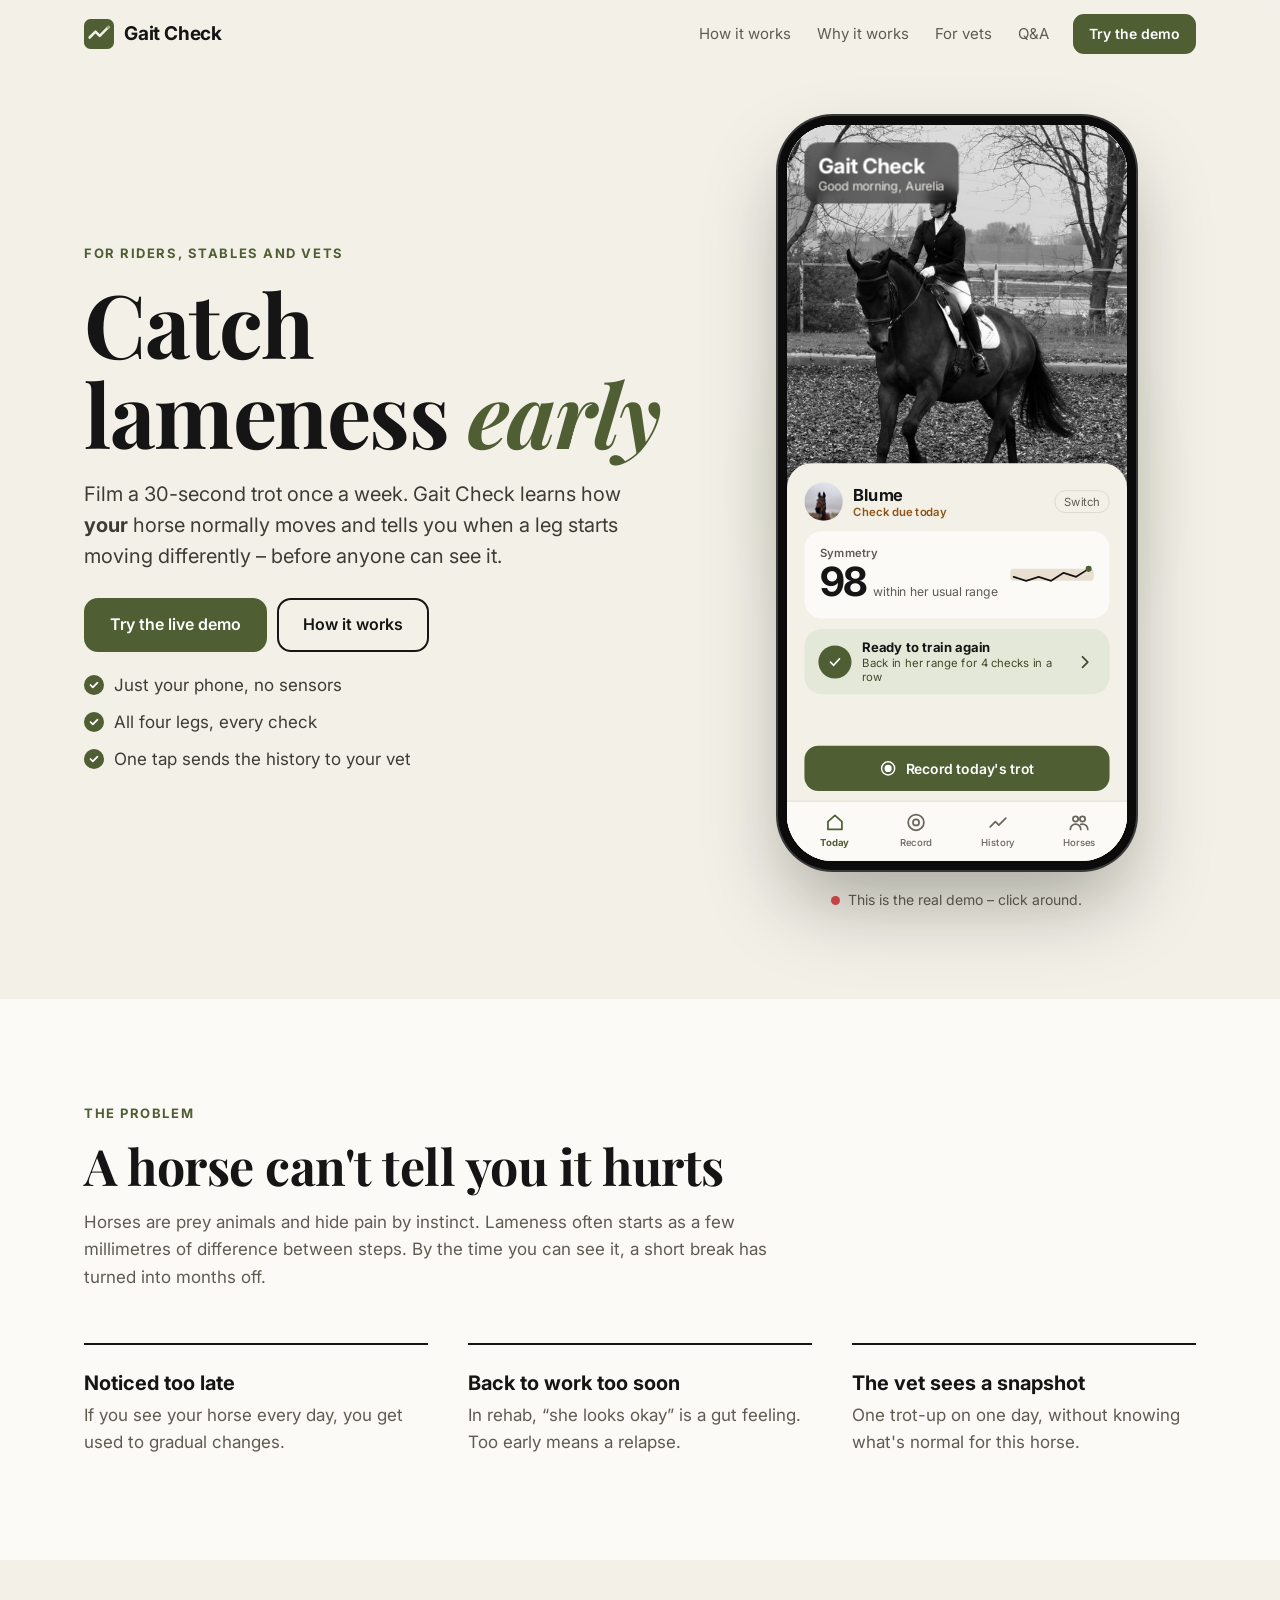
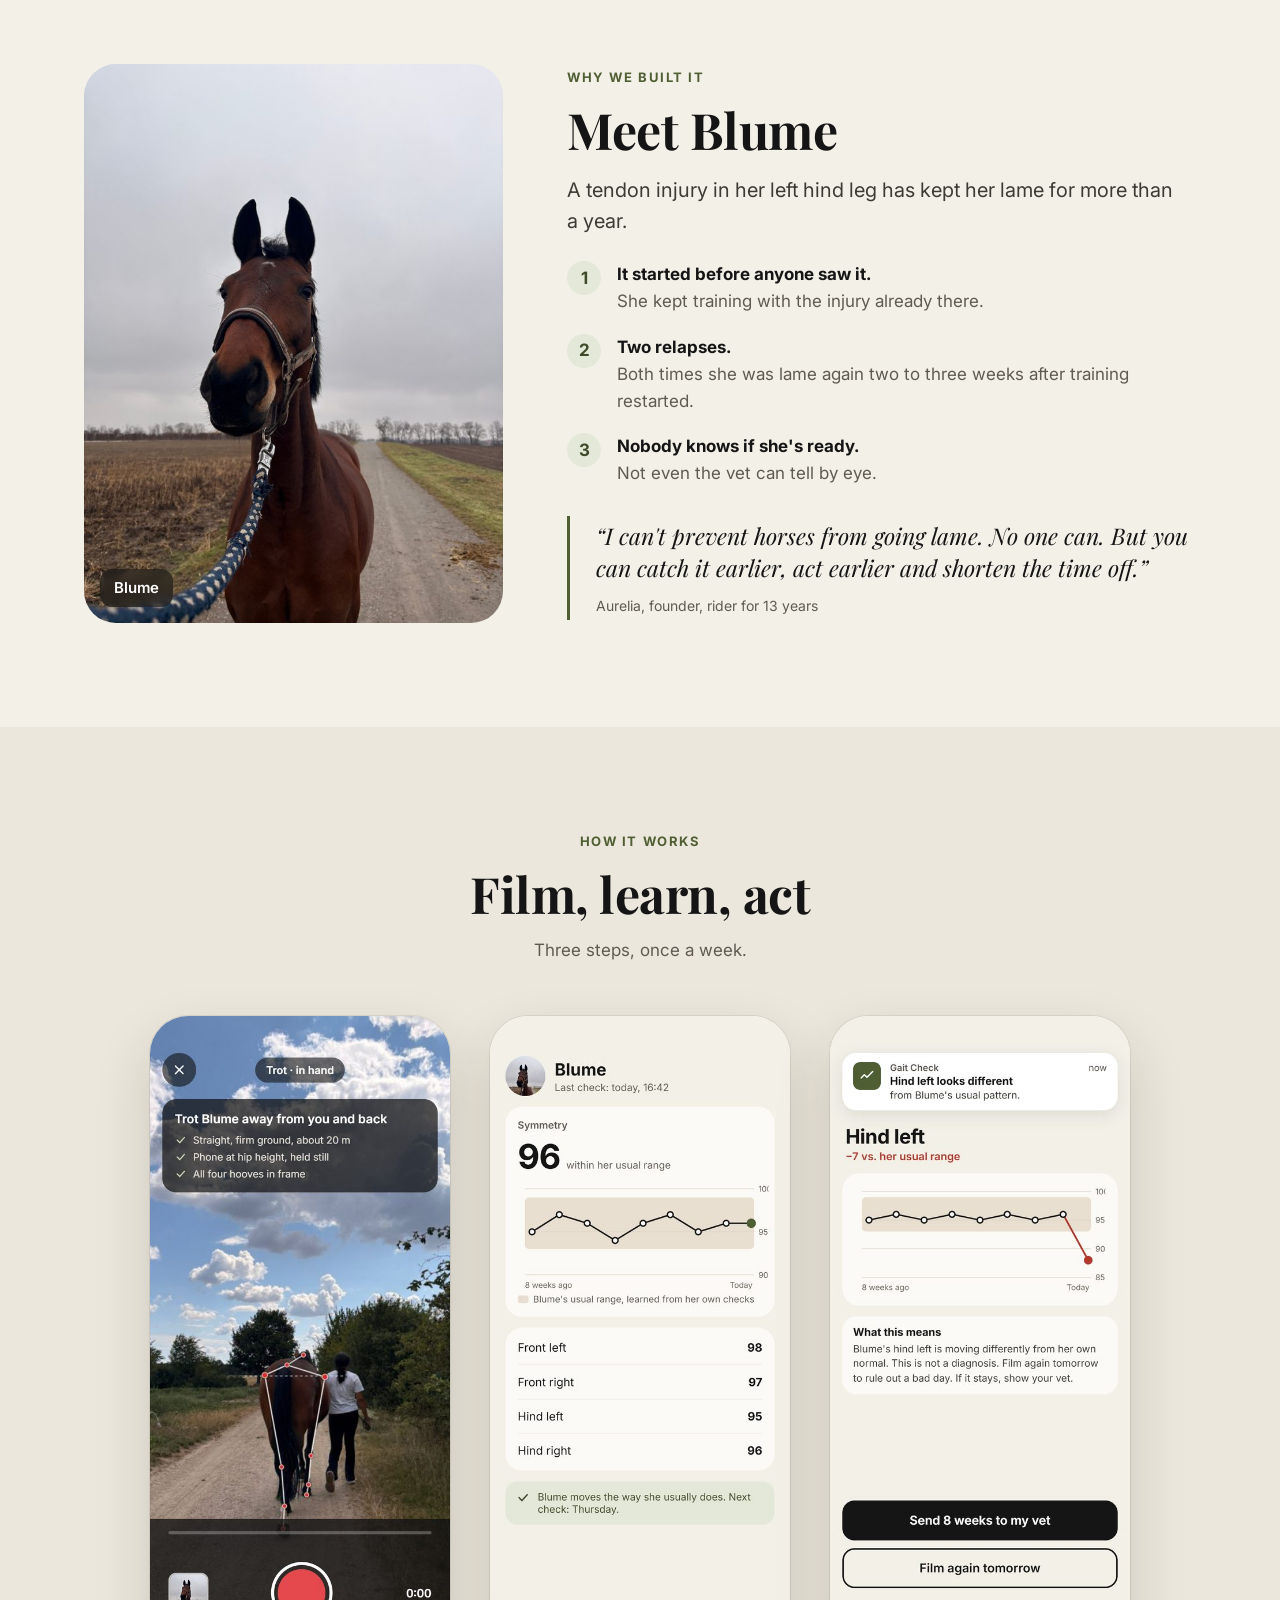
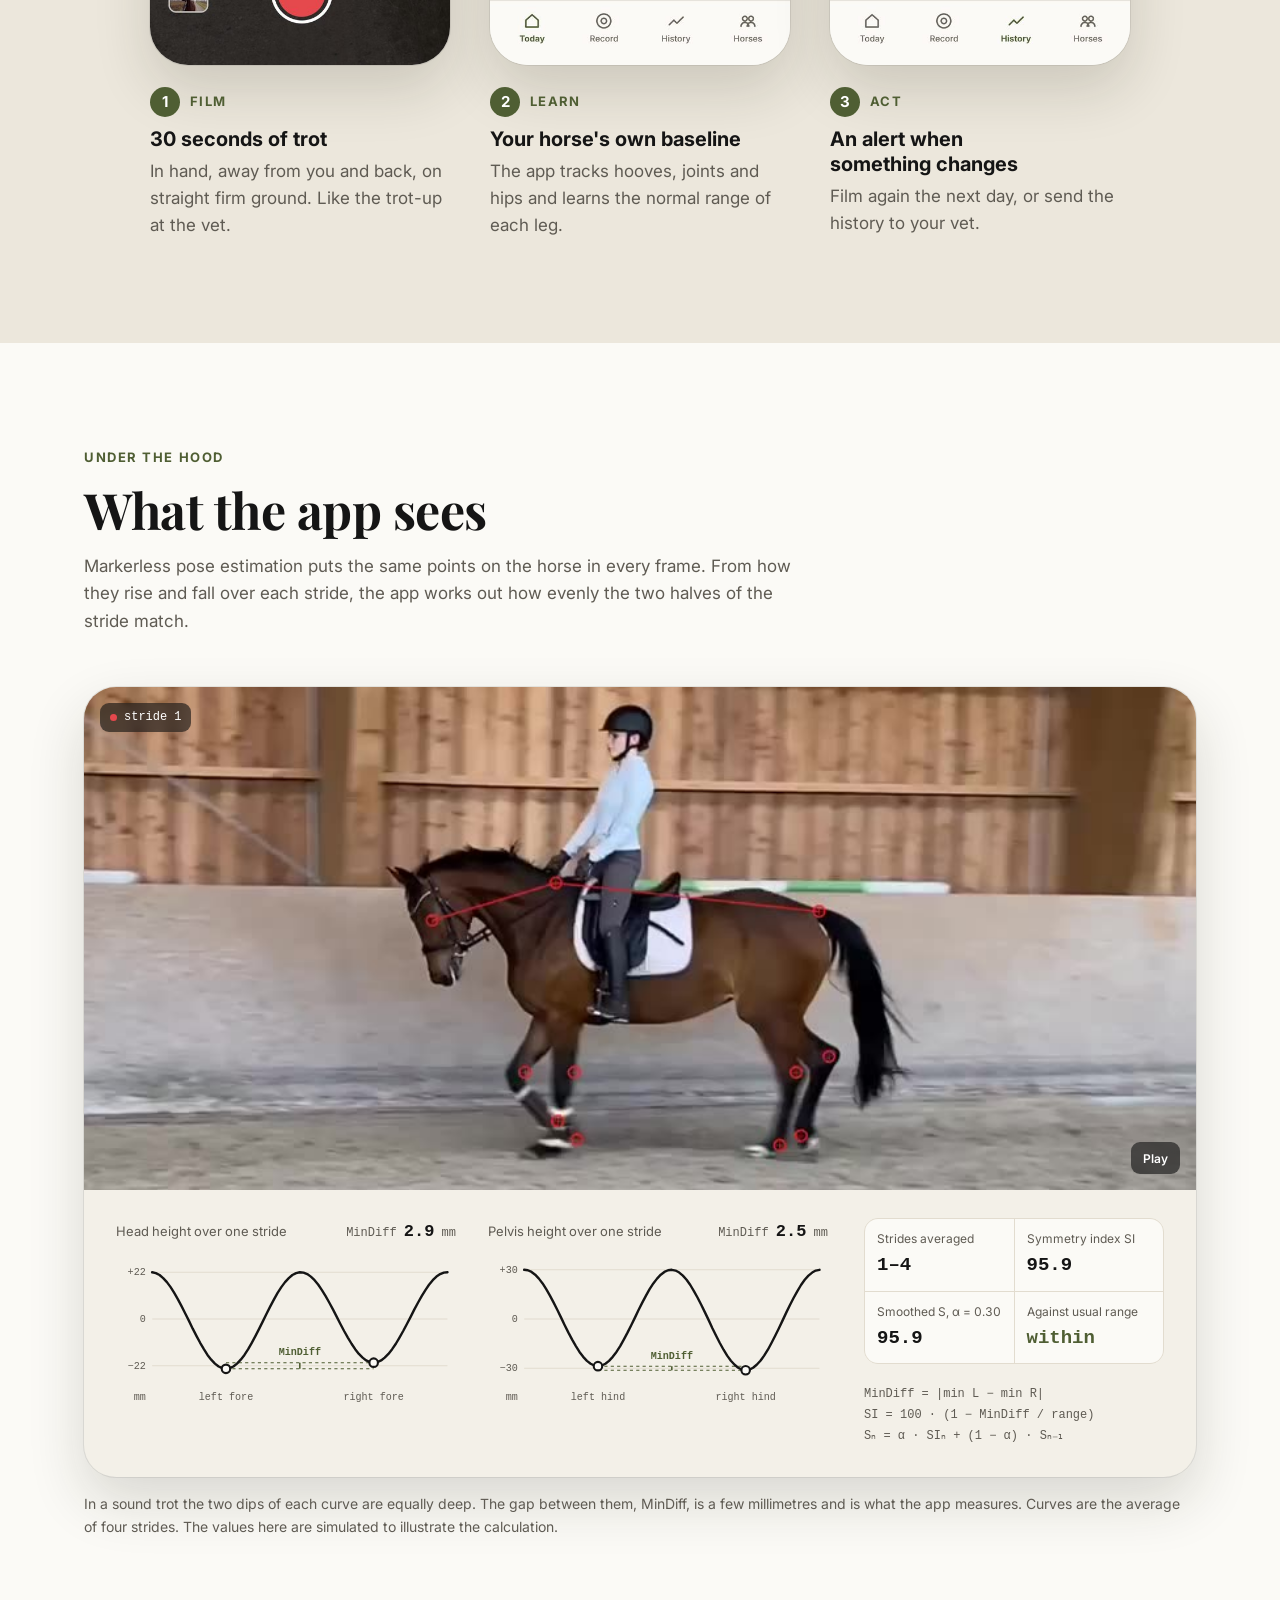
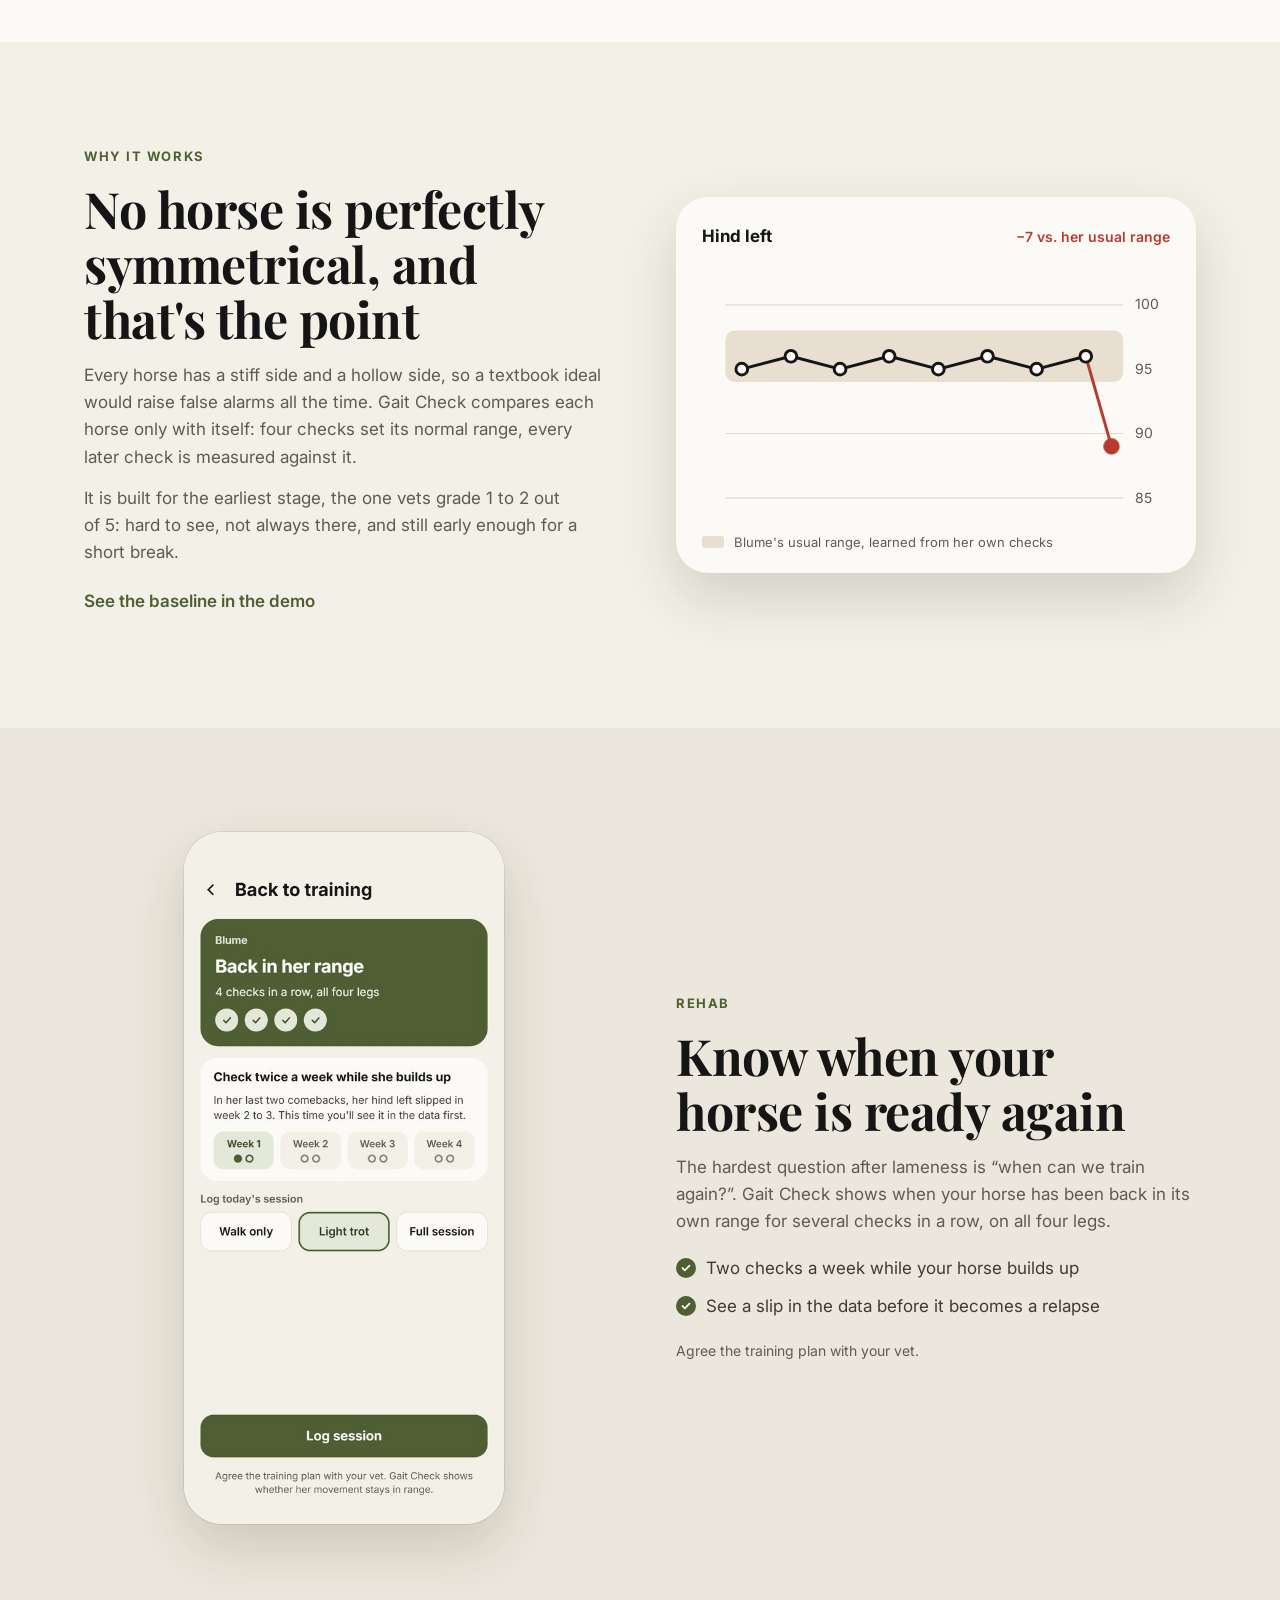
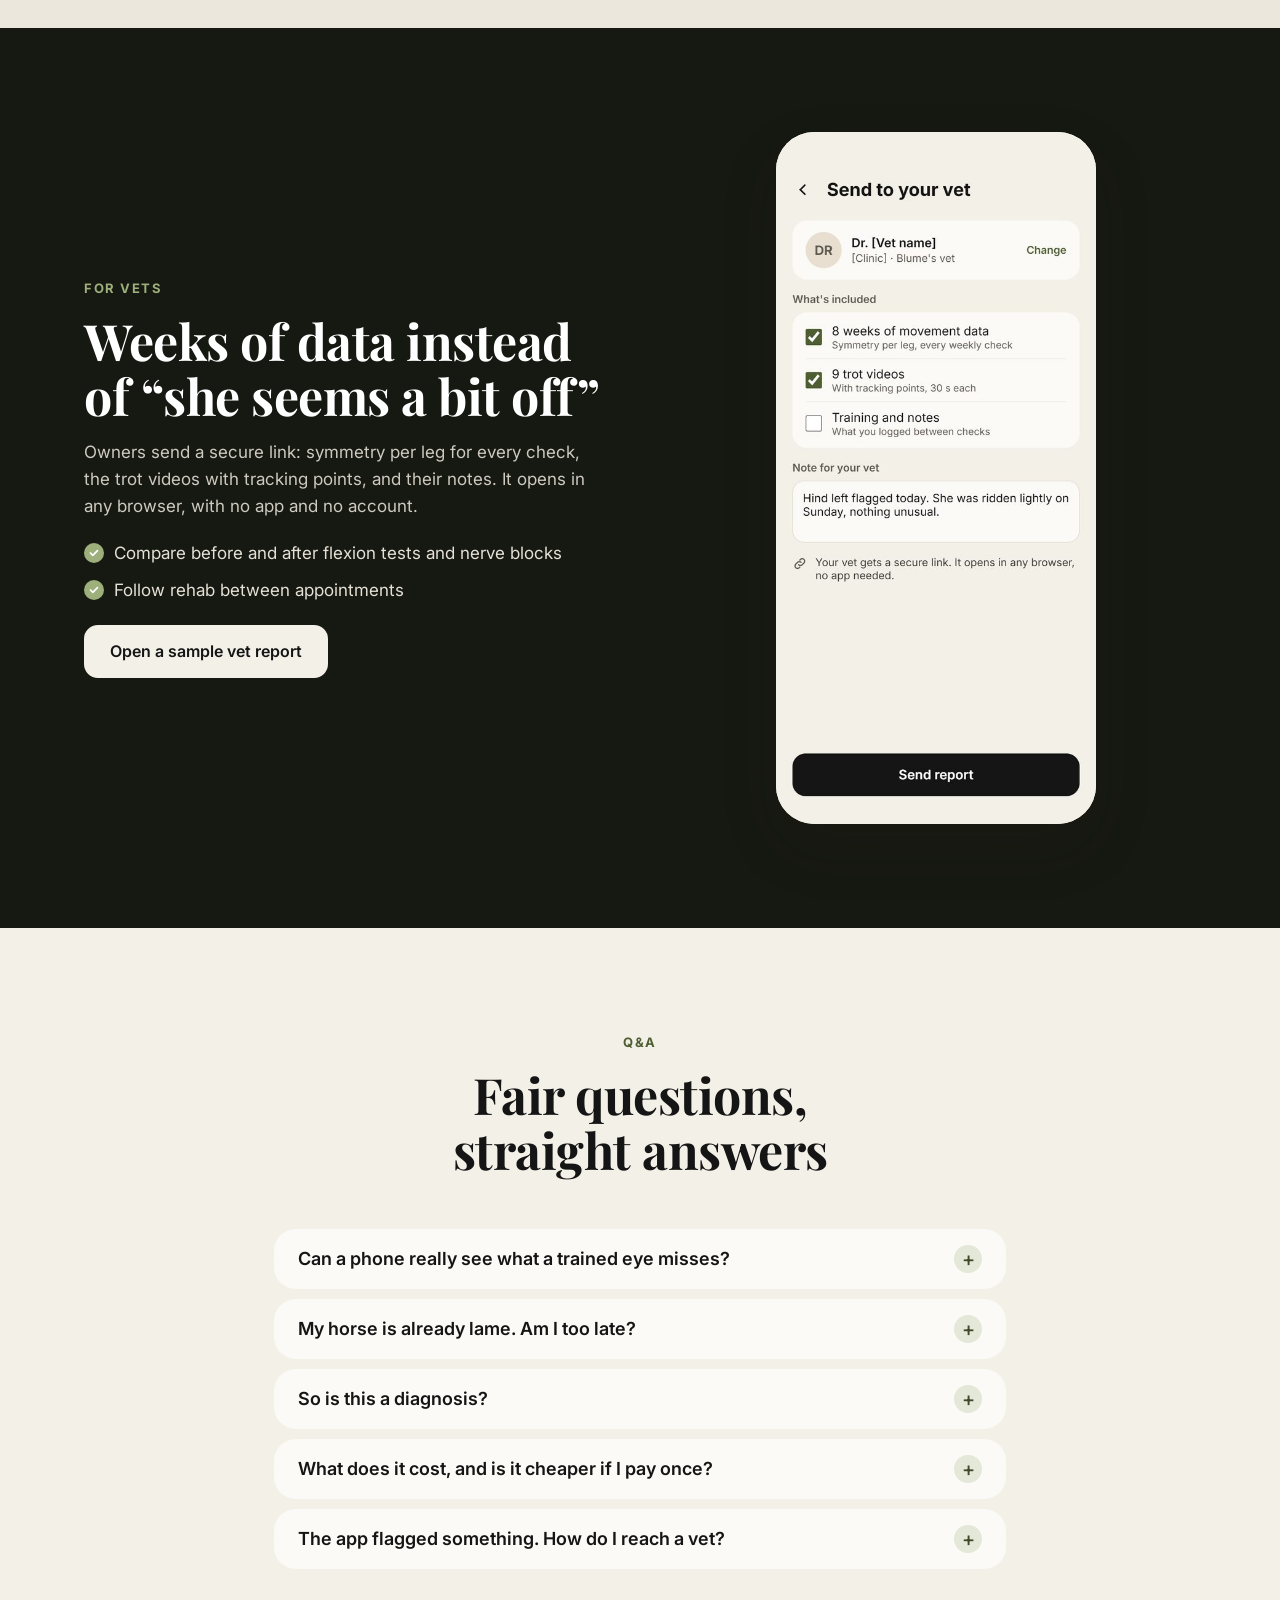
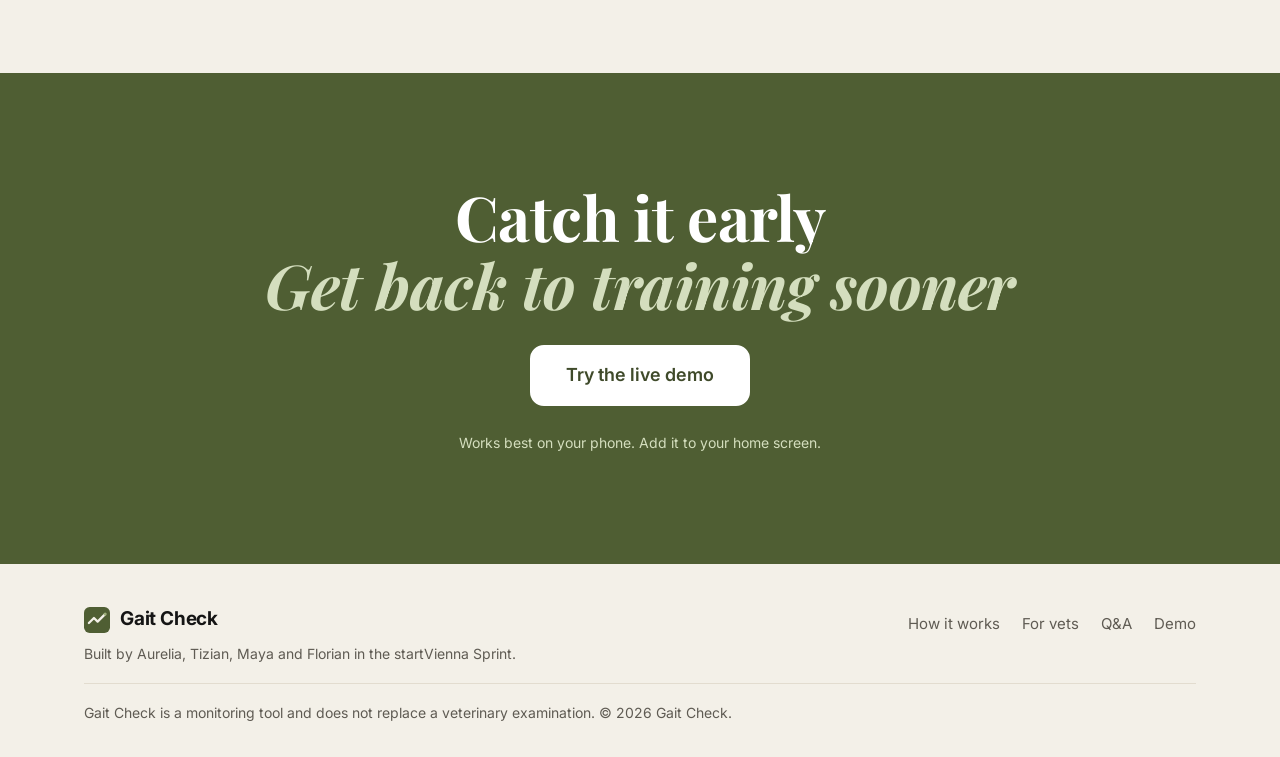
==== commit c646f777: "Tracking readout: stride curves with MinDiff, derived values and formulas - Replace the per-window s" ====
--- a/index.html
+++ b/index.html
@@ -152,27 +152,32 @@
           <video id="techVideo" muted loop playsinline preload="none" poster="site/video/tracking.jpg" width="848" height="384" aria-label="Trot clip with tracking points on the horse's head, body and legs">
             <source src="site/video/tracking.mp4" type="video/mp4">
           </video>
+          <div class="hud" aria-hidden="true"><i></i>stride <span id="hudStride">1</span></div>
           <button class="tech-toggle" id="techToggle" type="button" aria-label="Pause the clip">Pause</button>
         </div>
         <div class="readout" aria-hidden="true">
-          <div class="r-main">
-            <span class="r-label">Symmetry</span>
-            <b class="r-big" id="rSI">96.1</b>
-            <span class="r-status" id="rStatus">Within usual range</span>
-          </div>
-          <svg class="r-chart" id="rChart" viewBox="0 0 320 110" role="img">
-            <rect class="r-band" x="0" y="34" width="320" height="42" rx="8"/>
-            <polyline class="r-line" id="rLine" points=""/>
-            <g id="rPts"></g>
-          </svg>
-          <dl class="r-side">
-            <div><dt>Head, left vs. right</dt><dd><b id="rHead">–</b> mm</dd></div>
-            <div><dt>Pelvis, left vs. right</dt><dd><b id="rPelvis">–</b> mm</dd></div>
-            <div><dt>Strides measured</dt><dd><b id="rStride">0</b></dd></div>
+          <div class="curves">
+            <figure class="curve">
+              <figcaption><span>Head height over one stride</span><b>MinDiff <i id="rHead">2.9</i> mm</b></figcaption>
+              <svg id="cHead" viewBox="0 0 320 150"></svg>
+            </figure>
+            <figure class="curve">
+              <figcaption><span>Pelvis height over one stride</span><b>MinDiff <i id="rPelvis">2.5</i> mm</b></figcaption>
+              <svg id="cPelvis" viewBox="0 0 320 150"></svg>
+            </figure>
+          </div>
+          <dl class="r-tiles">
+            <div><dt>Strides averaged</dt><dd><b id="rStride">1–4</b></dd></div>
+            <div><dt>Symmetry index SI</dt><dd><b id="rSI">95.8</b></dd></div>
+            <div><dt>Smoothed S, α = 0.30</dt><dd><b id="rS">95.8</b></dd></div>
+            <div><dt>Against usual range</dt><dd><b id="rStatus" class="ok">within</b></dd></div>
           </dl>
-        </div>
-      </div>
-      <p class="small tech-note">Each point is the average of four strides. The band is the horse's usual range. The values here are simulated to illustrate the calculation.</p>
+          <pre class="formula">MinDiff = |min L − min R|
+SI = 100 · (1 − MinDiff / range)
+Sₙ = α · SIₙ + (1 − α) · Sₙ₋₁</pre>
+        </div>
+      </div>
+      <p class="small tech-note">In a sound trot the two dips of each curve are equally deep. The gap between them, MinDiff, is a few millimetres and is what the app measures. Curves are the average of four strides. The values here are simulated to illustrate the calculation.</p>
     </div>
   </section>
 
--- a/site/site.css
+++ b/site/site.css
@@ -6,6 +6,7 @@
   --green: #4F5E33; --green-d: #3F4A2A; --green-l: #E3E8D8; --olive: #9DAF7A; --red: #B83A2E; --dark: #161812;
   --serif: "Playfair Display", Georgia, serif;
   --sans: Inter, system-ui, -apple-system, "Segoe UI", sans-serif;
+  --mono: ui-monospace, "SF Mono", SFMono-Regular, Menlo, Consolas, "Roboto Mono", monospace;
   --gutter: 20px; --sec: 72px;
   --r-s: 14px; --r-m: 22px; --r-l: 32px; --r-phone: 38px;
   --shadow: 0 24px 56px rgba(40, 40, 20, .16);
@@ -111,28 +112,36 @@
 .step-n { display: flex; align-items: center; gap: 10px; font-weight: 700; font-size: 13px; letter-spacing: .1em; text-transform: uppercase; color: var(--green); margin-bottom: 10px; }
 .step-n b { width: 30px; height: 30px; border-radius: 15px; background: var(--green); color: #FFF; font-size: 15px; letter-spacing: 0; display: flex; align-items: center; justify-content: center; }
 
-/* under the hood: tracking clip with a calm readout that updates every four strides */
+/* under the hood: tracking clip, the stride curves it yields, and the numbers derived from them */
 .tech { background: var(--bg); border-radius: var(--r-l); overflow: hidden; box-shadow: 0 0 0 1px rgba(21, 21, 21, .08), var(--shadow); }
 .tech-video { position: relative; background: #1B1A17; aspect-ratio: 848 / 384; }
 .tech-video video { width: 100%; height: 100%; object-fit: cover; display: block; }
+.hud { position: absolute; left: 10px; top: 10px; display: flex; align-items: center; gap: 7px; padding: 5px 10px; border-radius: 9px; background: rgba(20, 20, 20, .62); -webkit-backdrop-filter: blur(6px); backdrop-filter: blur(6px); color: #FFF; font-family: var(--mono); font-size: 11px; font-variant-numeric: tabular-nums; }
+.hud i { width: 7px; height: 7px; border-radius: 4px; background: #E5484D; }
 .tech-toggle { position: absolute; right: 10px; bottom: 10px; min-height: 32px; padding: 4px 12px; border: 0; border-radius: 9px; background: rgba(20, 20, 20, .62); -webkit-backdrop-filter: blur(6px); backdrop-filter: blur(6px); color: #FFF; font: 600 12px var(--sans); cursor: pointer; }
-.readout { display: grid; gap: 20px; padding: 22px 20px 24px; font-variant-numeric: tabular-nums; }
-.readout b { transition: opacity .35s ease; }
-.readout.tick b, .readout.tick .r-status { opacity: .25; }
-.r-main { display: grid; grid-template-columns: 1fr auto; align-items: baseline; gap: 2px 12px; }
-.r-label { font-size: 14px; font-weight: 600; color: var(--muted); }
-.r-big { grid-row: 2; font-family: var(--serif); font-size: 56px; line-height: 1; letter-spacing: -1px; }
-.r-status { grid-row: 2; grid-column: 2; align-self: end; padding-bottom: 8px; font-size: 13px; font-weight: 600; color: var(--green); transition: opacity .35s ease; }
-.r-chart { display: block; width: 100%; height: auto; overflow: visible; }
-.r-band { fill: var(--band); }
-.r-line { fill: none; stroke: var(--ink); stroke-width: 2.5; stroke-linejoin: round; stroke-linecap: round; }
-.r-chart circle { fill: var(--paper); stroke: var(--ink); stroke-width: 2.5; }
-.r-chart circle.now { fill: var(--green); stroke: var(--green); }
-.r-side { display: grid; grid-template-columns: 1fr 1fr; gap: 14px 16px; margin: 0; padding-top: 18px; border-top: 1px solid var(--line); }
-.r-side div:last-child { grid-column: 1 / -1; display: flex; justify-content: space-between; align-items: baseline; }
-.r-side dt { font-size: 13px; color: var(--muted); }
-.r-side dd { margin: 2px 0 0; font-size: 13px; color: var(--muted); }
-.r-side b { font-size: 22px; font-weight: 600; color: var(--ink); }
+.readout { display: grid; gap: 20px; padding: 20px 16px 22px; font-variant-numeric: tabular-nums; min-width: 0; }
+.readout .fade { transition: opacity .35s ease; }
+.readout.tick .fade { opacity: .2; }
+.curves { display: grid; gap: 18px; }
+.curve { margin: 0; min-width: 0; }
+.curve figcaption { display: flex; justify-content: space-between; align-items: baseline; gap: 12px; margin-bottom: 6px; font-size: 13px; color: var(--muted); }
+.curve figcaption b { flex: none; font-family: var(--mono); font-size: 12px; font-weight: 400; color: var(--muted); white-space: nowrap; }
+.curve figcaption i { font-style: normal; font-size: 17px; font-weight: 600; color: var(--ink); }
+.curve svg { display: block; width: 100%; height: auto; overflow: visible; }
+.curve .ax { stroke: var(--line); stroke-width: 1; }
+.curve .lab { font-family: var(--mono); font-size: 9.5px; fill: var(--muted); }
+.curve .trace { fill: none; stroke: var(--ink); stroke-width: 2.25; stroke-linejoin: round; stroke-linecap: round; }
+.curve .lvl { stroke: var(--green); stroke-width: 1; stroke-dasharray: 3 3; }
+.curve .gap { stroke: var(--green); stroke-width: 1.5; }
+.curve .pt { fill: var(--paper); stroke: var(--ink); stroke-width: 2; }
+.curve .gaplab { font-family: var(--mono); font-size: 9.5px; fill: var(--green); font-weight: 600; }
+.r-tiles { display: grid; grid-template-columns: 1fr 1fr; gap: 1px; margin: 0; background: var(--line); border: 1px solid var(--line); border-radius: var(--r-s); overflow: hidden; }
+.r-tiles div { background: var(--paper); padding: 10px 12px; min-width: 0; }
+.r-tiles dt { font-size: 12px; color: var(--muted); }
+.r-tiles dd { margin: 2px 0 0; }
+.r-tiles b { font-family: var(--mono); font-size: 19px; font-weight: 600; color: var(--ink); }
+.r-tiles b.ok { color: var(--green); }
+.formula { margin: 0; font-family: var(--mono); font-size: 11px; line-height: 1.75; color: var(--muted); white-space: pre; overflow: hidden; }
 .tech-note { margin-top: 16px; }
 
 /* split */
@@ -237,14 +246,11 @@
   .step { display: block; }
   .step .shot { border-radius: var(--r-phone); margin-bottom: 22px; }
 
-  .readout { grid-template-columns: auto 1fr auto; align-items: center; gap: 48px; padding: 32px 36px; }
-  .r-main { grid-template-columns: auto; }
-  .r-big { font-size: 72px; }
-  .r-status { grid-row: 3; grid-column: 1; padding: 6px 0 0; }
-  .r-chart { max-height: 130px; }
-  .r-side { grid-template-columns: auto; gap: 14px; padding: 0 0 0 36px; border-top: 0; border-left: 1px solid var(--line); min-width: 220px; }
-  .r-side div, .r-side div:last-child { grid-column: auto; display: flex; justify-content: space-between; align-items: baseline; gap: 24px; }
-  .r-side dd { margin: 0; }
+  .readout { grid-template-columns: 1fr 1fr 300px; grid-template-areas: "curves curves tiles" "curves curves formula"; gap: 20px 36px; padding: 28px 32px 30px; align-items: start; }
+  .curves { grid-area: curves; grid-template-columns: 1fr 1fr; gap: 32px; }
+  .r-tiles { grid-area: tiles; }
+  .formula { grid-area: formula; font-size: 12px; }
+  .hud { left: 16px; top: 16px; font-size: 12px; }
   .tech-toggle { right: 16px; bottom: 16px; }
   .split { grid-template-columns: 1fr 1fr; gap: 72px; }
   .split.rev > :first-child { order: 2; }
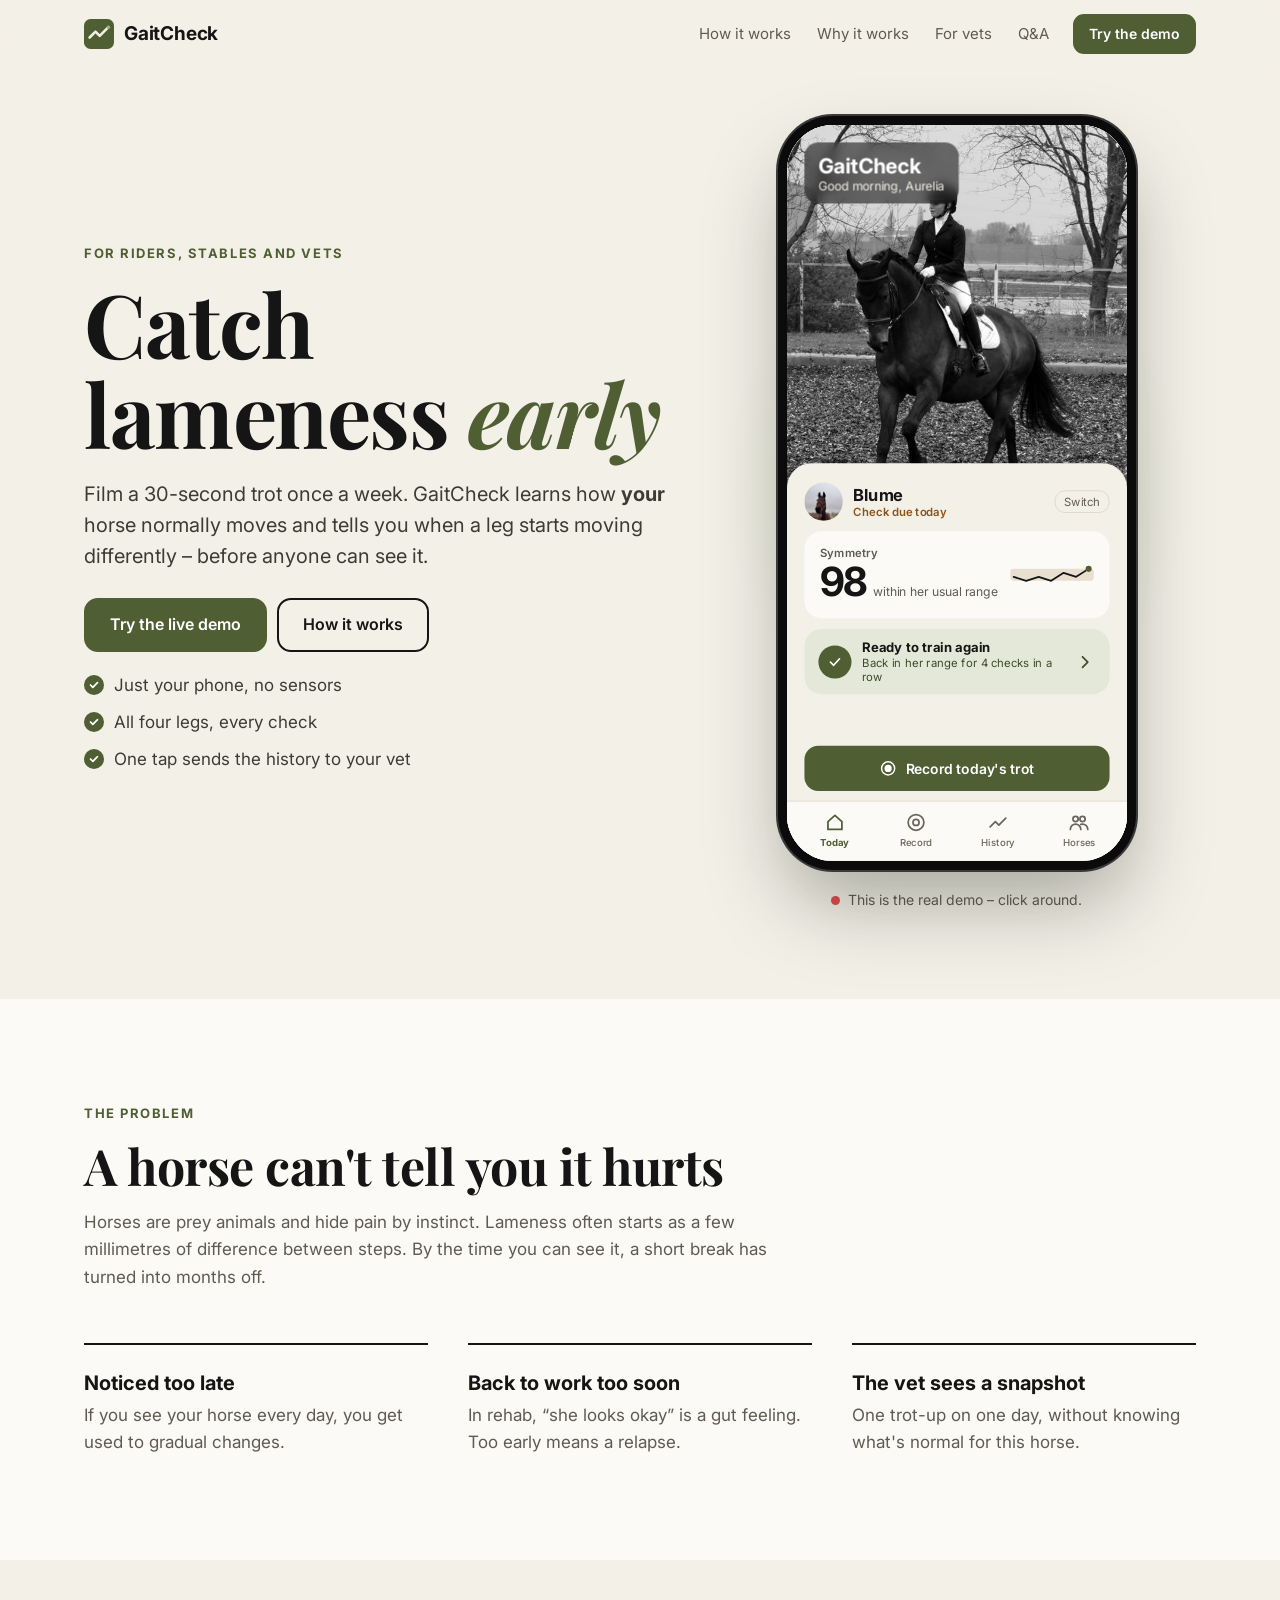
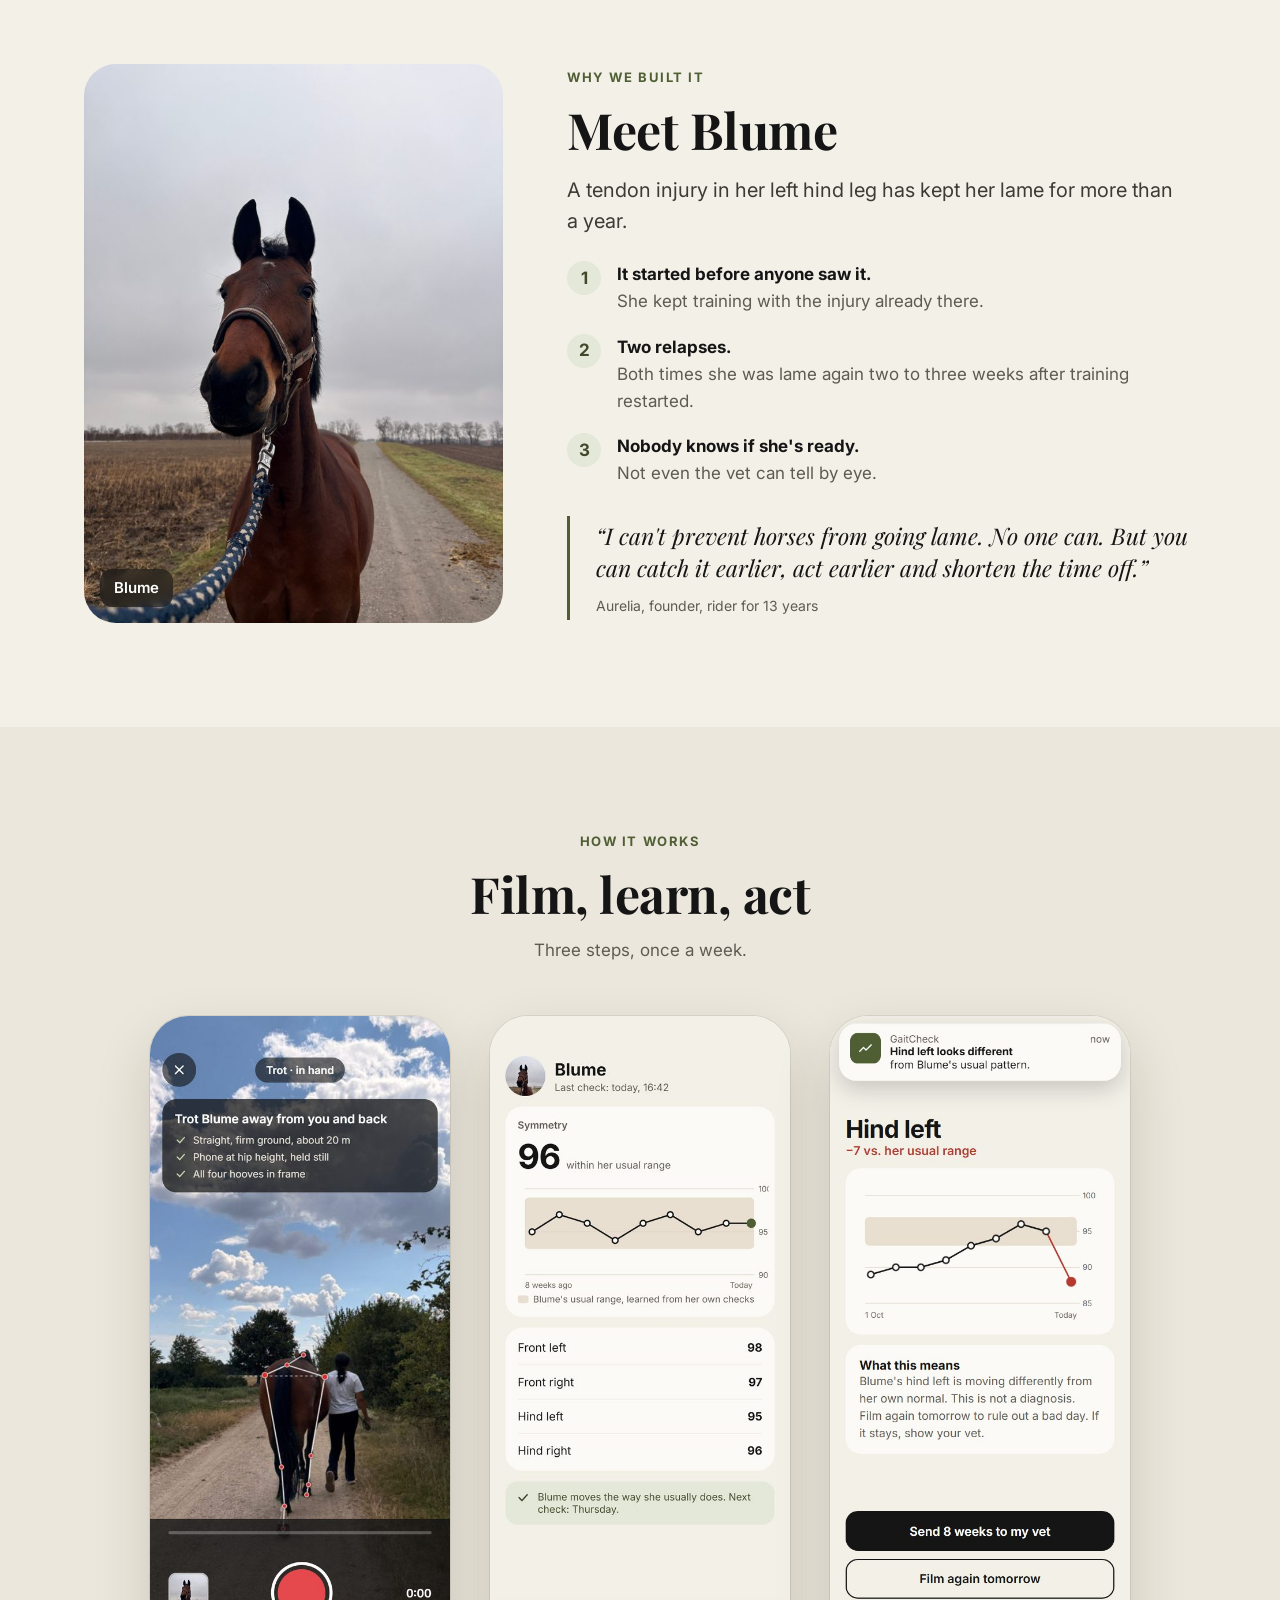
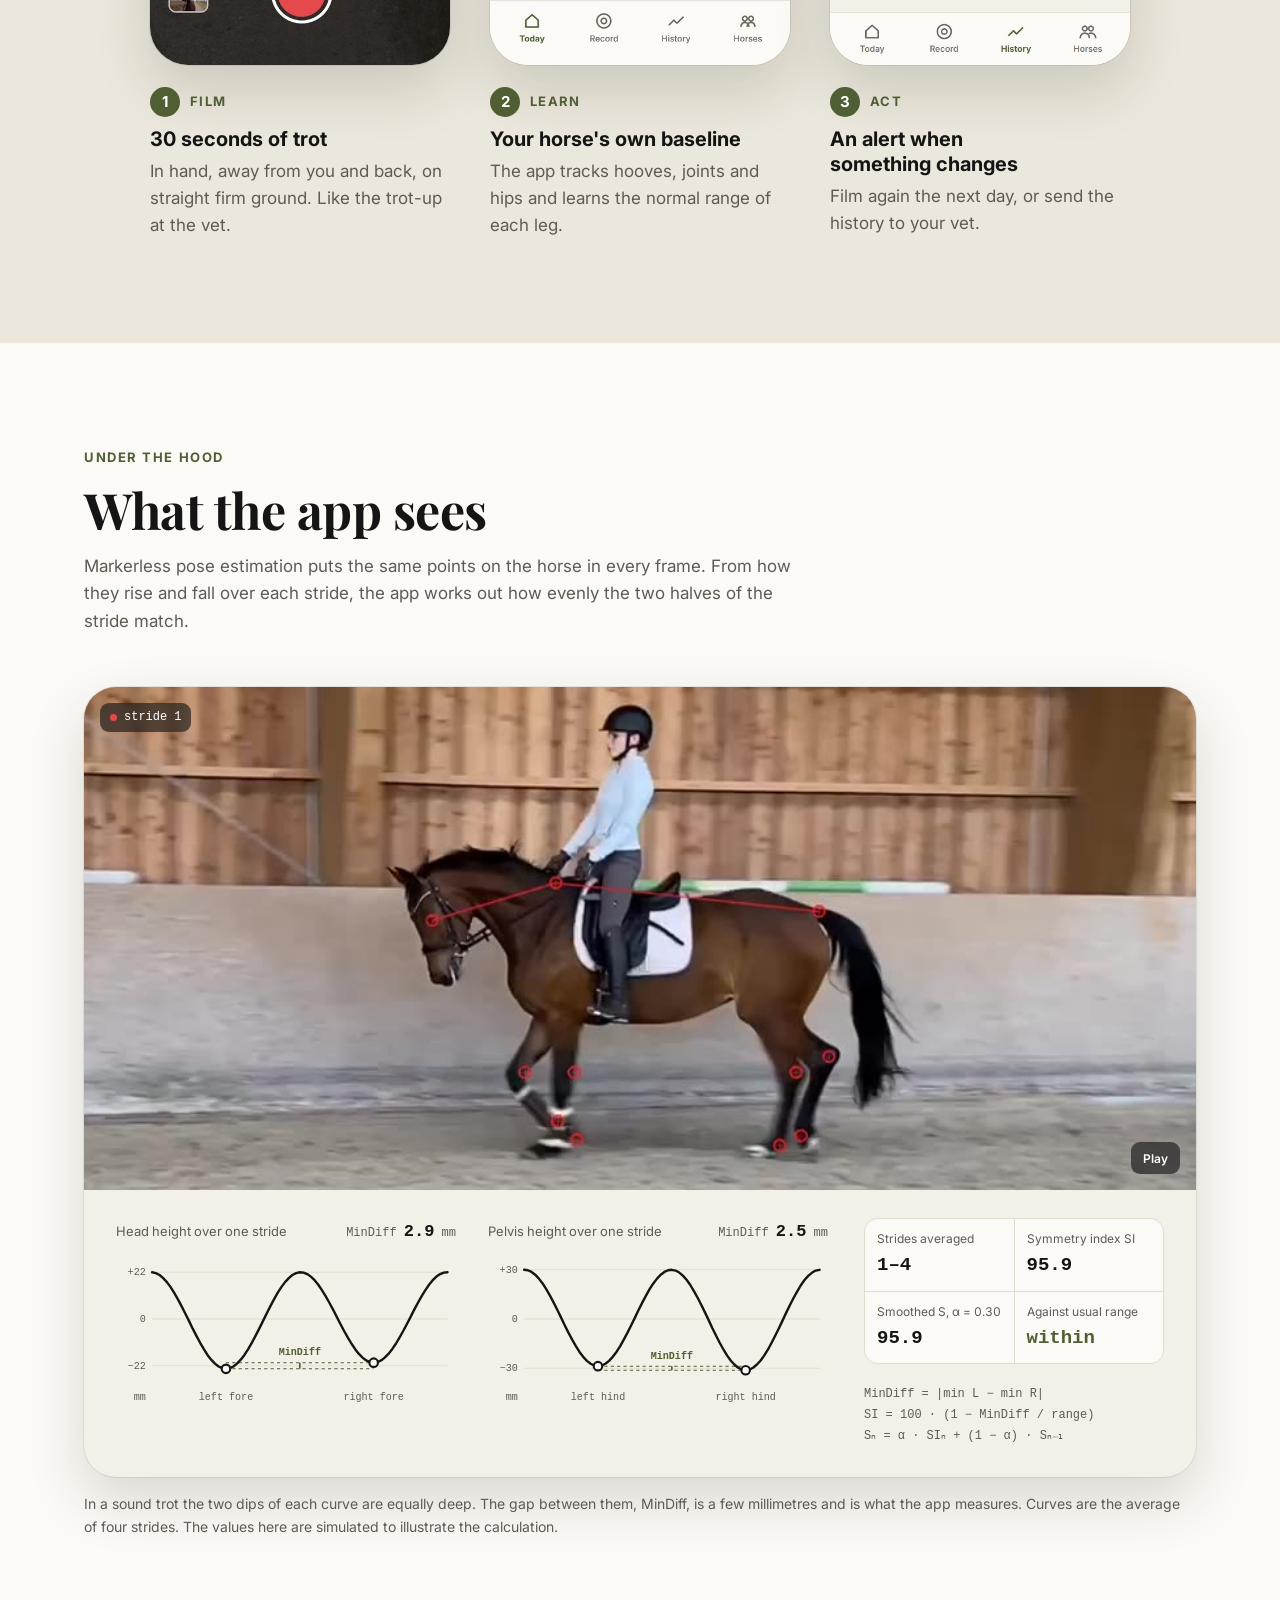
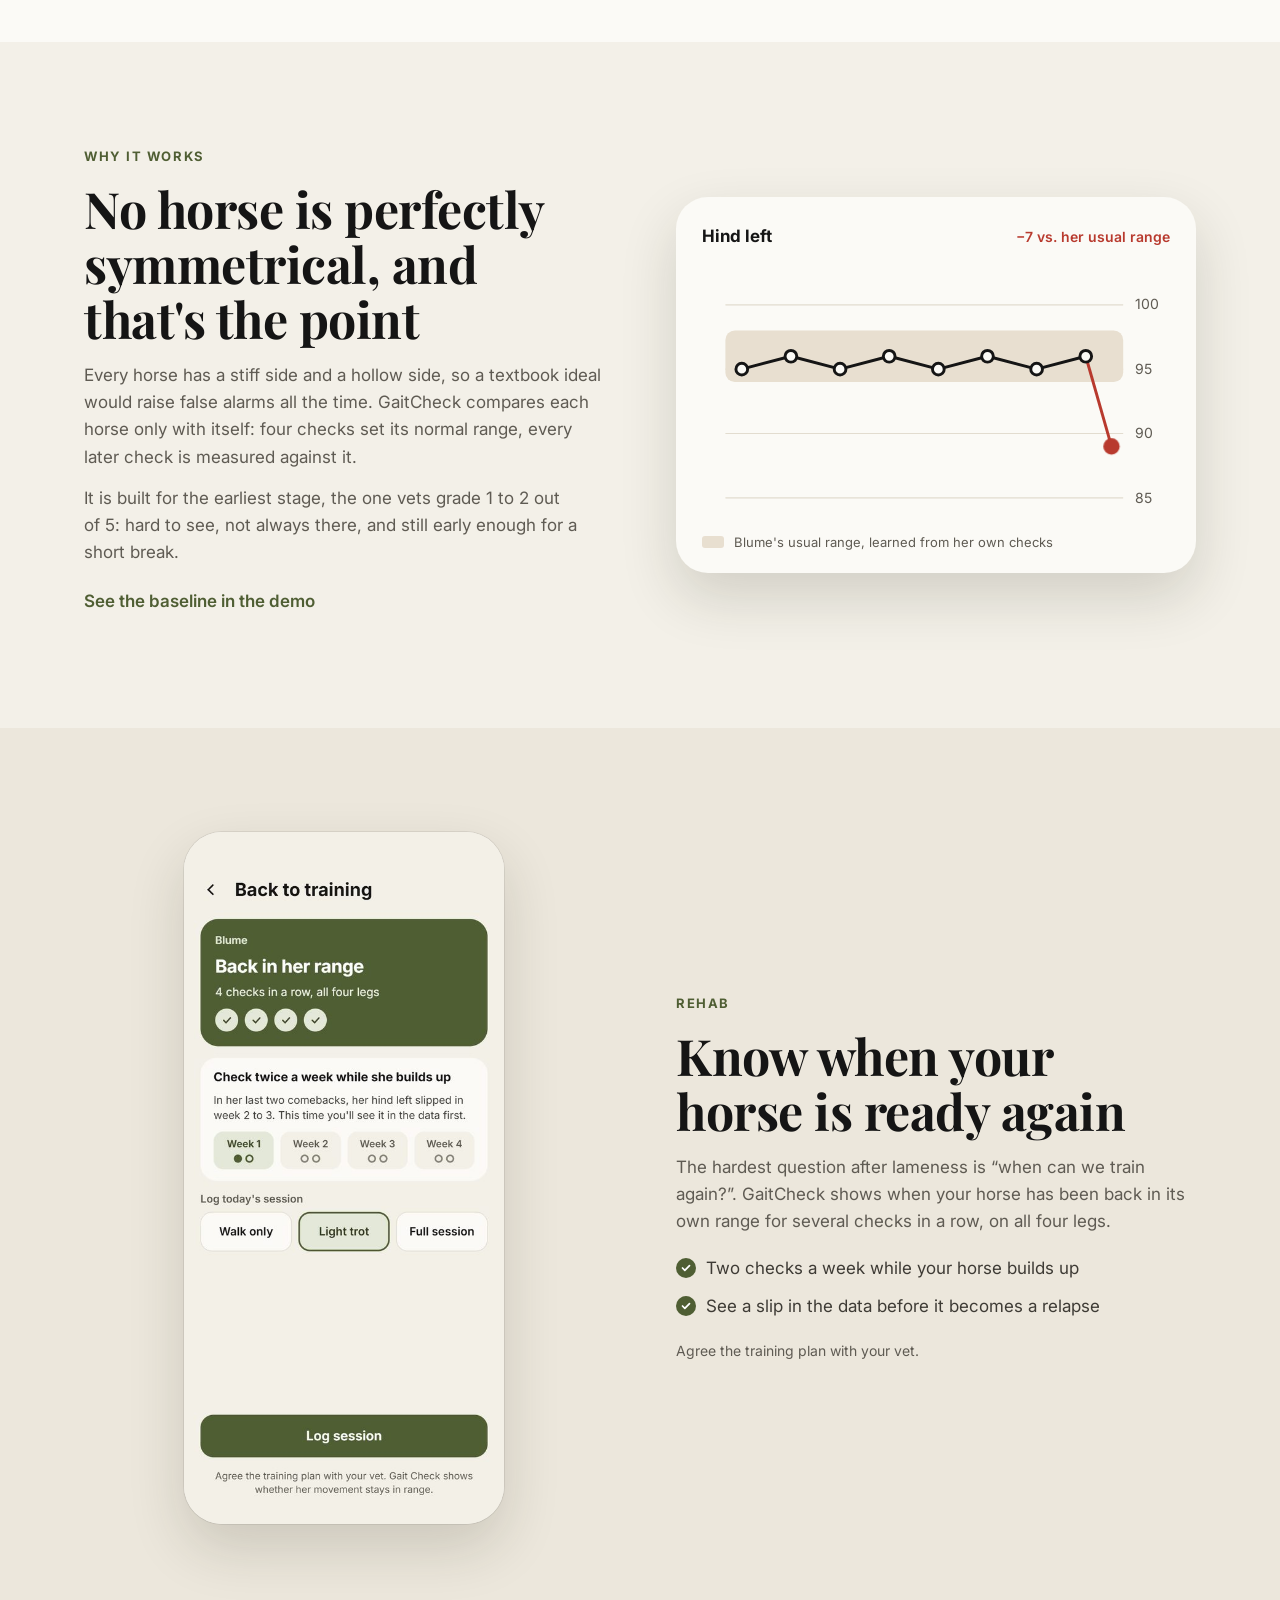
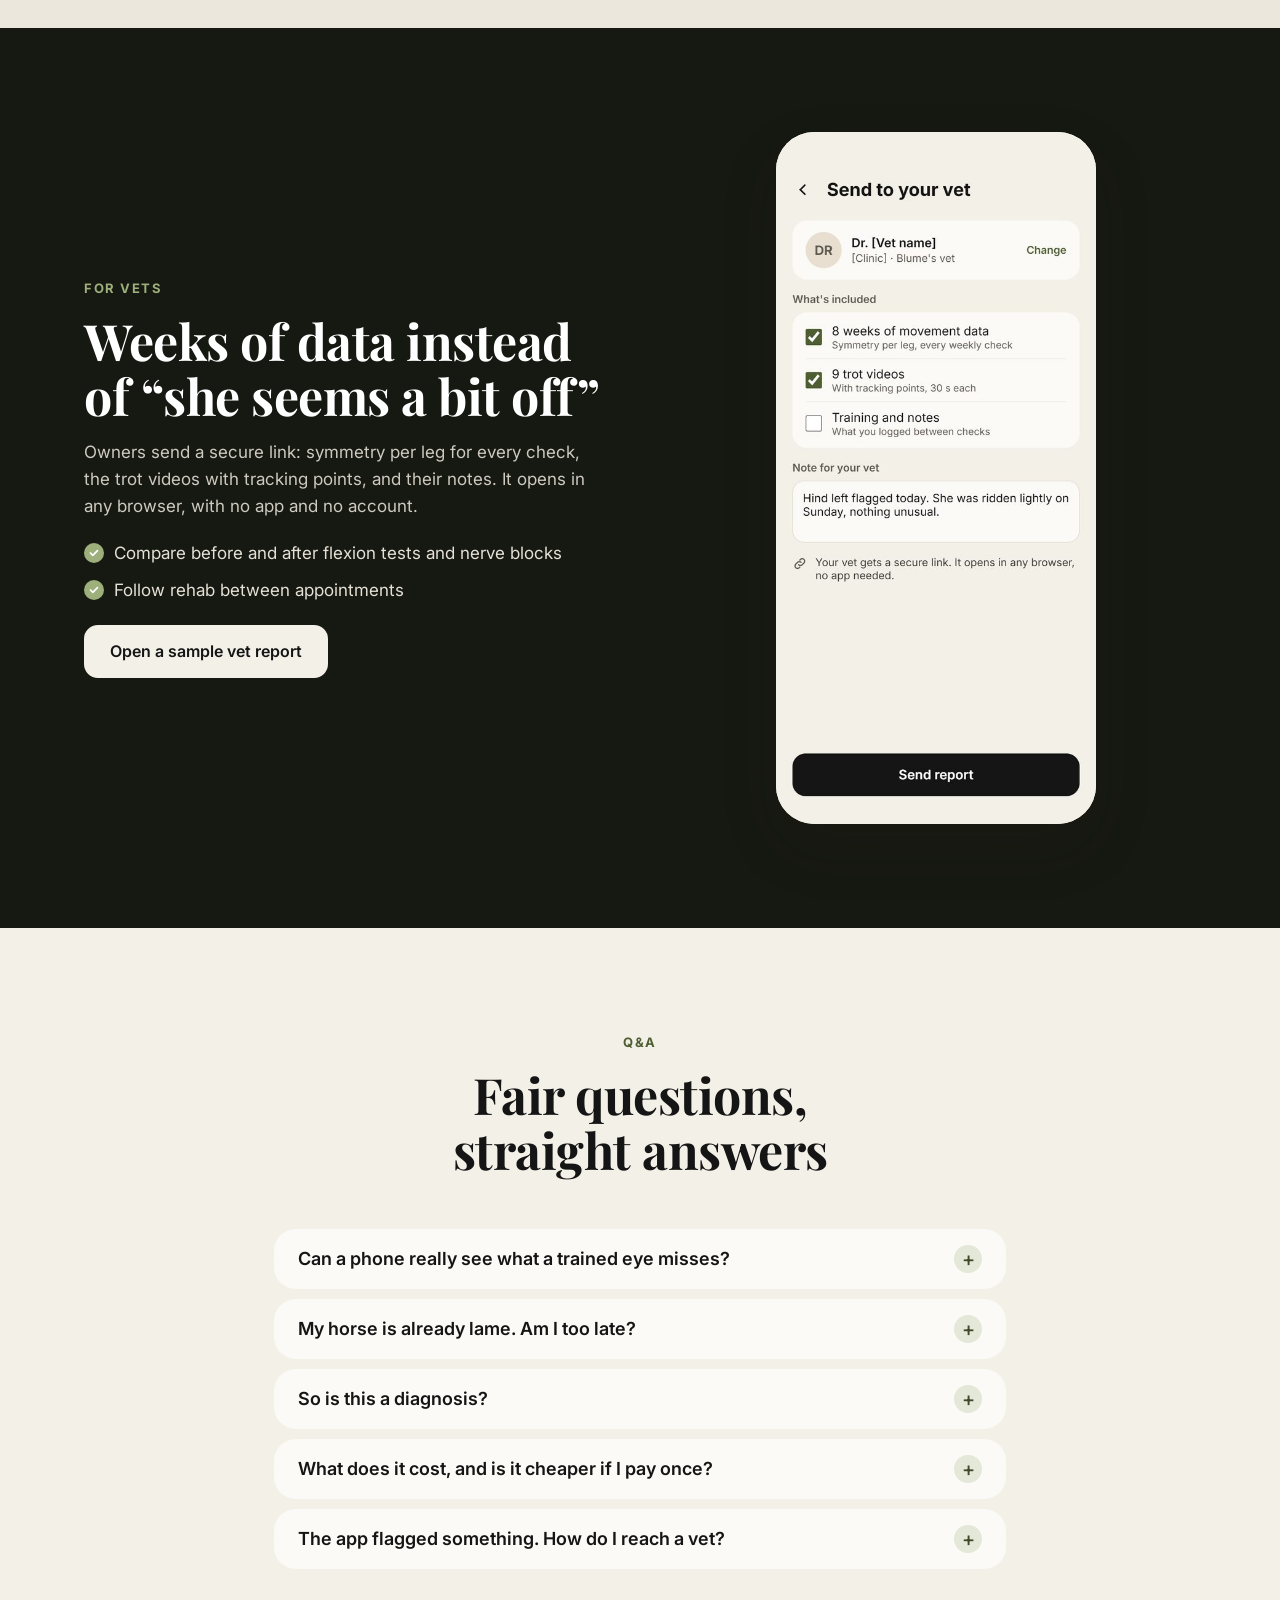
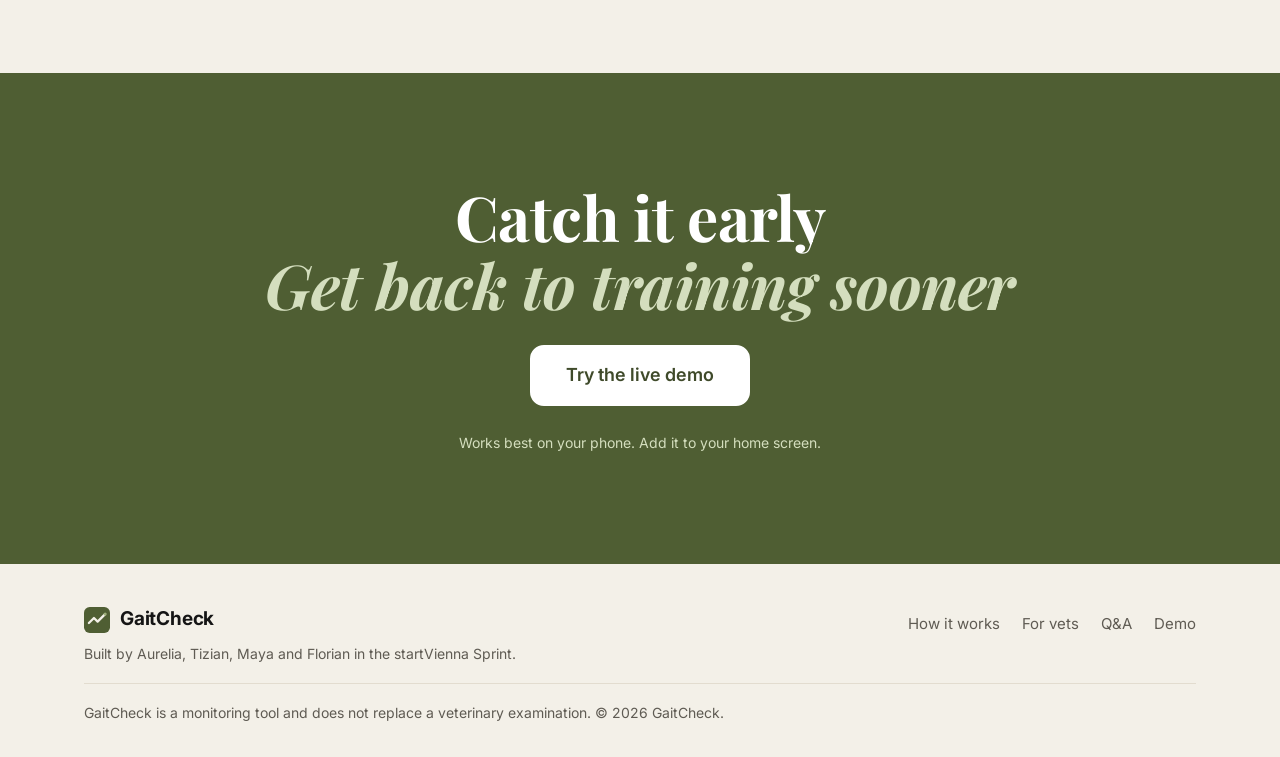
==== commit 3a0d5f22: "Write the name as GaitCheck everywhere - One word, capital G and C, in website, app, manifest, READM" ====
--- a/index.html
+++ b/index.html
@@ -3,10 +3,10 @@
 <head>
 <meta charset="utf-8">
 <meta name="viewport" content="width=device-width, initial-scale=1, viewport-fit=cover">
-<title>Gait Check – Catch lameness early</title>
-<meta name="description" content="Film a 30-second trot once a week. Gait Check learns your horse's own movement and tells you when a leg starts moving differently – before you can see it.">
+<title>GaitCheck – Catch lameness early</title>
+<meta name="description" content="Film a 30-second trot once a week. GaitCheck learns your horse's own movement and tells you when a leg starts moving differently – before you can see it.">
 <meta name="theme-color" content="#F3F0E8">
-<meta property="og:title" content="Gait Check – Catch lameness early">
+<meta property="og:title" content="GaitCheck – Catch lameness early">
 <meta property="og:description" content="A 30-second trot video once a week, compared with your horse's own normal. Spot changes early and get back to training sooner.">
 <meta property="og:image" content="site/img/og.jpg">
 <meta property="og:type" content="website">
@@ -21,7 +21,7 @@
 
 <header class="nav" id="nav">
   <div class="wrap nav-in">
-    <a class="logo" href="#top" aria-label="Gait Check home"><img src="app/assets/icon.svg" alt="" width="30" height="30"><span>Gait Check</span></a>
+    <a class="logo" href="#top" aria-label="GaitCheck home"><img src="app/assets/icon.svg" alt="" width="30" height="30"><span>GaitCheck</span></a>
     <nav class="links" aria-label="Sections">
       <a href="#how">How it works</a>
       <a href="#baseline">Why it works</a>
@@ -39,7 +39,7 @@
       <div class="hero-copy">
         <span class="eyebrow">For riders, stables and vets</span>
         <h1>Catch lameness <em>early</em></h1>
-        <p class="lead">Film a 30-second trot once a week. Gait Check learns how <b>your</b> horse normally moves and tells you when a leg starts moving differently – before anyone can see it.</p>
+        <p class="lead">Film a 30-second trot once a week. GaitCheck learns how <b>your</b> horse normally moves and tells you when a leg starts moving differently – before anyone can see it.</p>
         <div class="cta-row">
           <a class="btn" href="app/">Try the live demo</a>
           <a class="btn ghost" href="#how">How it works</a>
@@ -52,10 +52,10 @@
       </div>
       <div class="hero-phone">
         <a class="phone-still" href="app/" aria-label="Open the live demo">
-          <img src="site/img/today.jpg" width="520" height="1125" alt="Gait Check app: Blume's symmetry is 96, within her usual range">
+          <img src="site/img/today.jpg" width="520" height="1125" alt="GaitCheck app: Blume's symmetry is 96, within her usual range">
         </a>
         <div class="phone" id="heroPhone">
-          <iframe data-src="app/index.html?app" title="Gait Check live demo" id="demoFrame"></iframe>
+          <iframe data-src="app/index.html?app" title="GaitCheck live demo" id="demoFrame"></iframe>
           <img class="phone-fallback" src="site/img/today.jpg" width="520" height="1125" alt="" loading="lazy">
         </div>
         <p class="phone-cap">
@@ -187,7 +187,7 @@
       <div class="reveal">
         <span class="eyebrow">Why it works</span>
         <h2>No horse is perfectly symmetrical, and that's the point</h2>
-        <p>Every horse has a stiff side and a hollow side, so a textbook ideal would raise false alarms all the time. Gait Check compares each horse only with itself: four checks set its normal range, every later check is measured against it.</p>
+        <p>Every horse has a stiff side and a hollow side, so a textbook ideal would raise false alarms all the time. GaitCheck compares each horse only with itself: four checks set its normal range, every later check is measured against it.</p>
         <p>It is built for the earliest stage, the one vets grade 1 to 2 out of 5: hard to see, not always there, and still early enough for a short break.</p>
         <a class="textlink" href="app/#/baseline">See the baseline in the demo</a>
       </div>
@@ -213,7 +213,7 @@
       <div class="reveal">
         <span class="eyebrow">Rehab</span>
         <h2>Know when your horse is ready again</h2>
-        <p>The hardest question after lameness is “when can we train again?”. Gait Check shows when your horse has been back in its own range for several checks in a row, on all four legs.</p>
+        <p>The hardest question after lameness is “when can we train again?”. GaitCheck shows when your horse has been back in its own range for several checks in a row, on all four legs.</p>
         <ul class="ticks">
           <li>Two checks a week while your horse builds up</li>
           <li>See a slip in the data before it becomes a relapse</li>
@@ -248,15 +248,15 @@
       <div class="faq reveal">
         <details>
           <summary>Can a phone really see what a trained eye misses?</summary>
-          <p>Yes, because it measures instead of looking. Gait Check uses markerless pose estimation: a neural network finds the same points on your horse in every video frame – head, withers, pelvis, hooves – with no stickers and no sensors. From how those points rise and fall over many trot strides, it calculates how evenly the left and right half of each stride match. Your eye judges one stride at a time, in real time. The app compares dozens, frame by frame. Peer-reviewed research has shown that markerless phone video can measure trot asymmetry close to multi-camera motion capture. Our own model is in development and has to prove itself against such systems before launch.</p>
+          <p>Yes, because it measures instead of looking. GaitCheck uses markerless pose estimation: a neural network finds the same points on your horse in every video frame – head, withers, pelvis, hooves – with no stickers and no sensors. From how those points rise and fall over many trot strides, it calculates how evenly the left and right half of each stride match. Your eye judges one stride at a time, in real time. The app compares dozens, frame by frame. Peer-reviewed research has shown that markerless phone video can measure trot asymmetry close to multi-camera motion capture. Our own model is in development and has to prove itself against such systems before launch.</p>
         </details>
         <details>
           <summary>My horse is already lame. Am I too late?</summary>
-          <p>No, but it changes what you get. If you start with a lame horse, its baseline is its current movement, so Gait Check can't alert you to a problem that is already there. You still see the left–right symmetry of every leg from the first check, and a clearly uneven result is worth showing your vet. From then on you follow the trend: better, stable or slipping back. That is exactly the question in rehab.</p>
+          <p>No, but it changes what you get. If you start with a lame horse, its baseline is its current movement, so GaitCheck can't alert you to a problem that is already there. You still see the left–right symmetry of every leg from the first check, and a clearly uneven result is worth showing your vet. From then on you follow the trend: better, stable or slipping back. That is exactly the question in rehab.</p>
         </details>
         <details>
           <summary>So is this a diagnosis?</summary>
-          <p>No, and it isn't meant to be. Gait Check detects and documents changes in how your horse moves. It doesn't say what causes them. That is a legal line and a sensible one: a diagnosis needs a vet's hands, eyes and experience. Owners record. Vets decide.</p>
+          <p>No, and it isn't meant to be. GaitCheck detects and documents changes in how your horse moves. It doesn't say what causes them. That is a legal line and a sensible one: a diagnosis needs a vet's hands, eyes and experience. Owners record. Vets decide.</p>
         </details>
         <details>
           <summary>What does it cost, and is it cheaper if I pay once?</summary>
@@ -283,11 +283,11 @@
 <footer class="foot">
   <div class="wrap foot-in">
     <div>
-      <a class="logo" href="#top"><img src="app/assets/icon.svg" alt="" width="26" height="26"><span>Gait Check</span></a>
+      <a class="logo" href="#top"><img src="app/assets/icon.svg" alt="" width="26" height="26"><span>GaitCheck</span></a>
       <p class="small">Built by Aurelia, Tizian, Maya and Florian in the startVienna Sprint.</p>
     </div>
     <div class="foot-links"><a href="#how">How it works</a><a href="#vets">For vets</a><a href="#faq">Q&amp;A</a><a href="app/">Demo</a></div>
-    <p class="small disc">Gait Check is a monitoring tool and does not replace a veterinary examination. © 2026 Gait Check.</p>
+    <p class="small disc">GaitCheck is a monitoring tool and does not replace a veterinary examination. © 2026 GaitCheck.</p>
   </div>
 </footer>
 
--- a/site/site.css
+++ b/site/site.css
@@ -1,4 +1,4 @@
-/* Gait Check – website. Phone first: base rules are the phone layout, wider screens adapt below.
+/* GaitCheck – website. Phone first: base rules are the phone layout, wider screens adapt below.
    Tokens and rules are documented in STYLE.md. */
 :root {
   --bg: #F3F0E8; --paper: #FBFAF6; --sand: #ECE7DC; --band: #E8DFD0; --line: #E2DCCF;
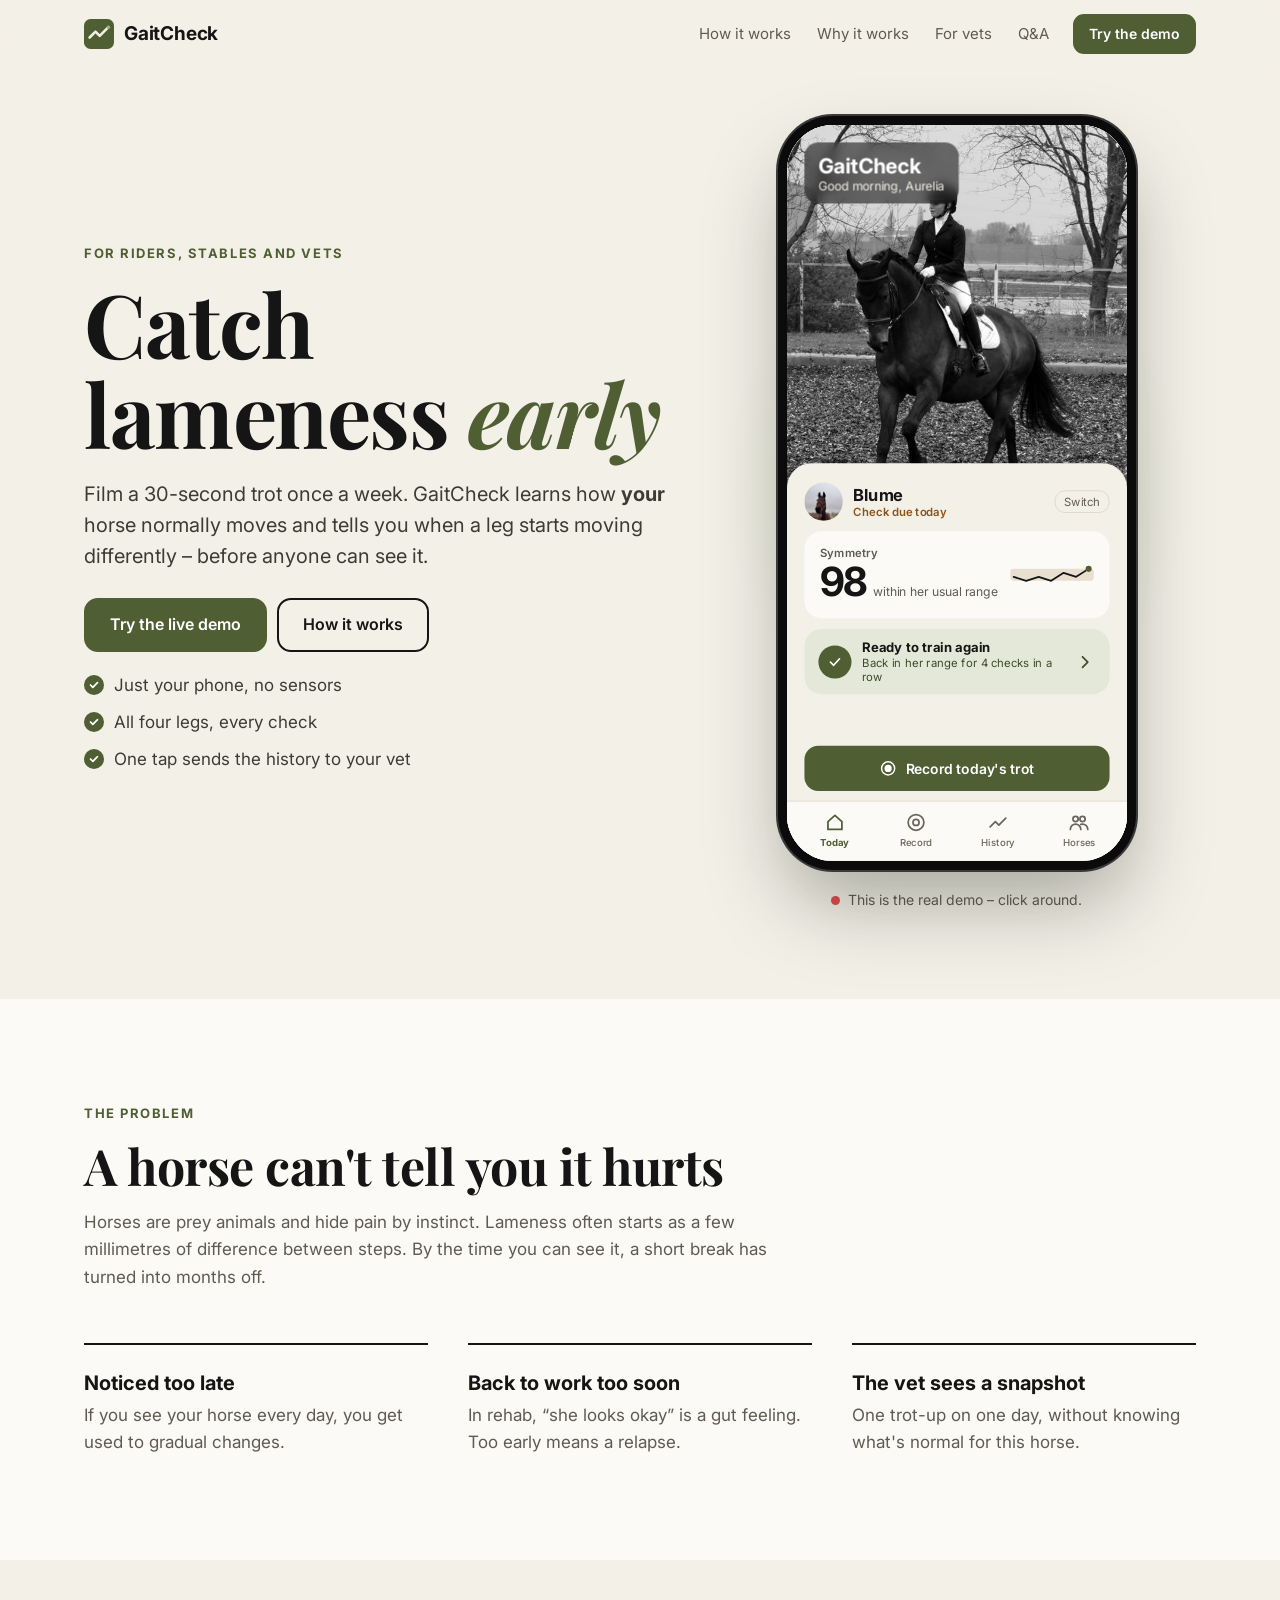
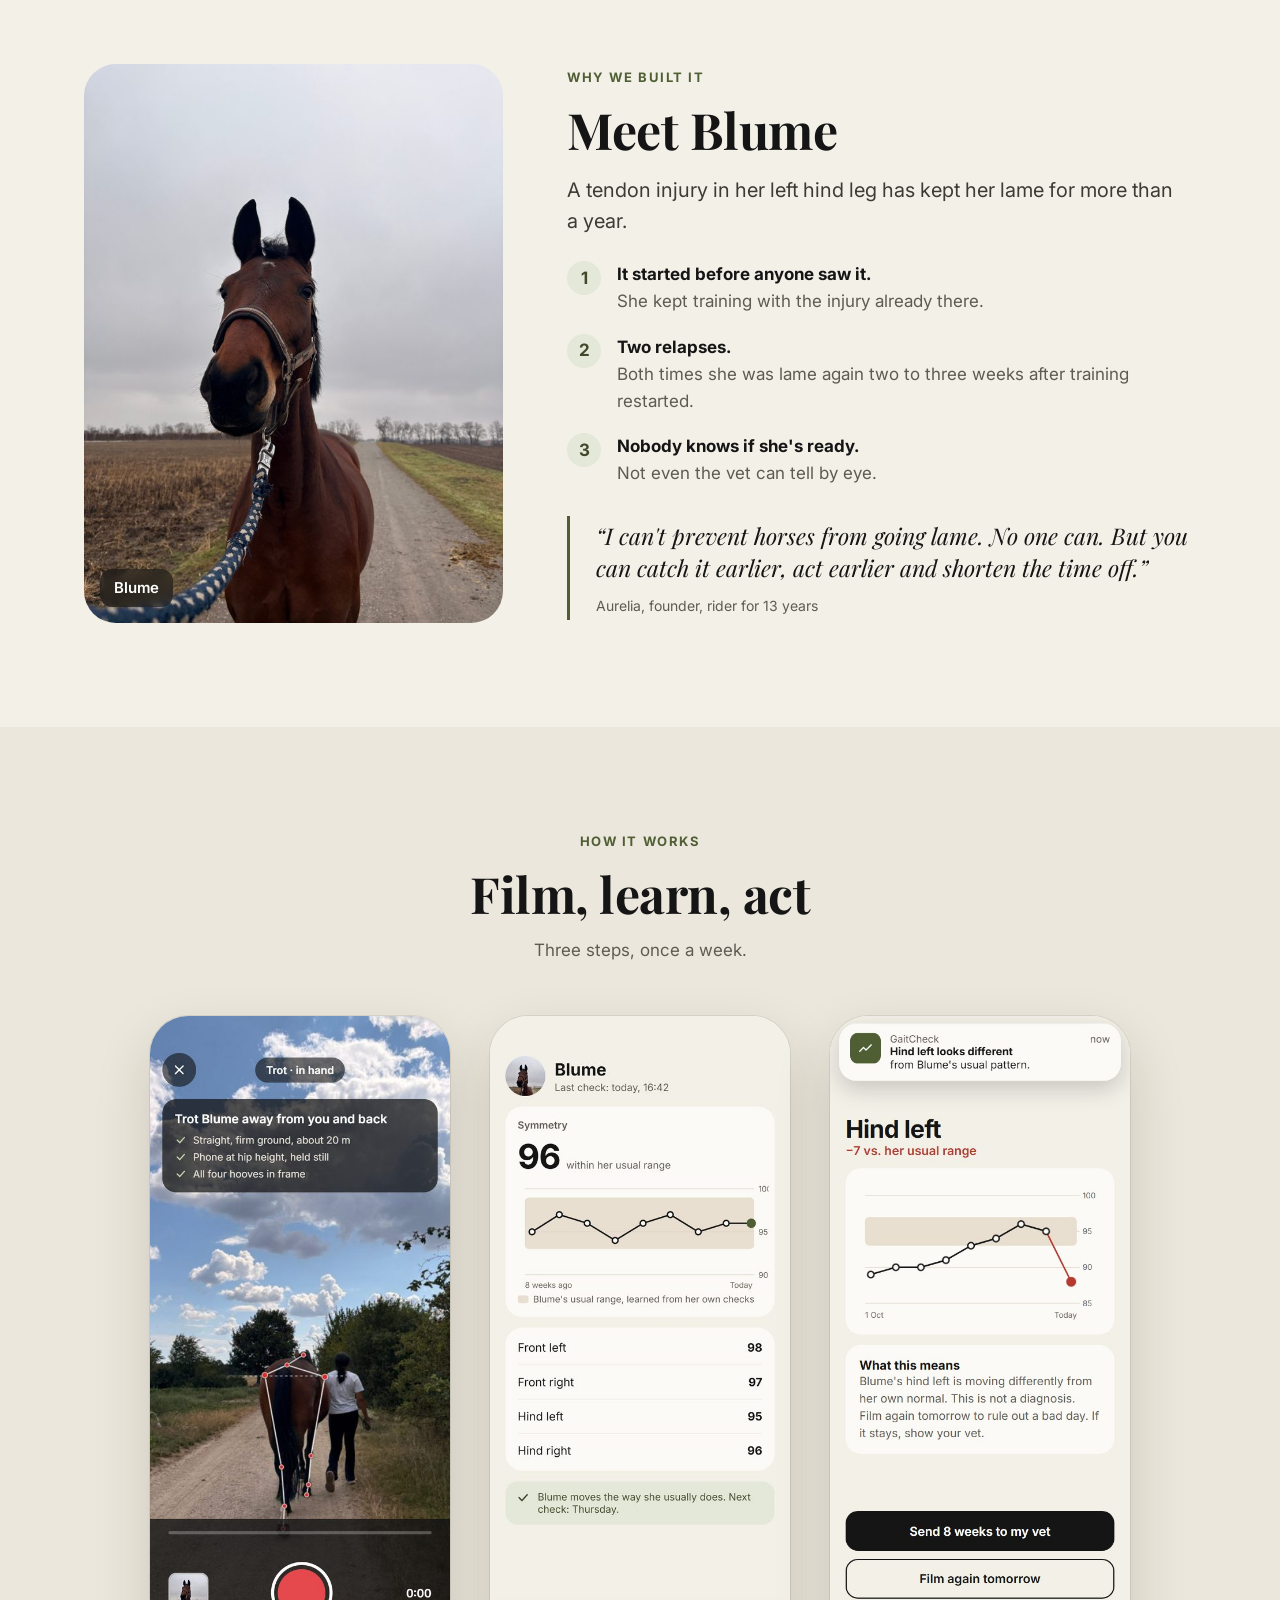
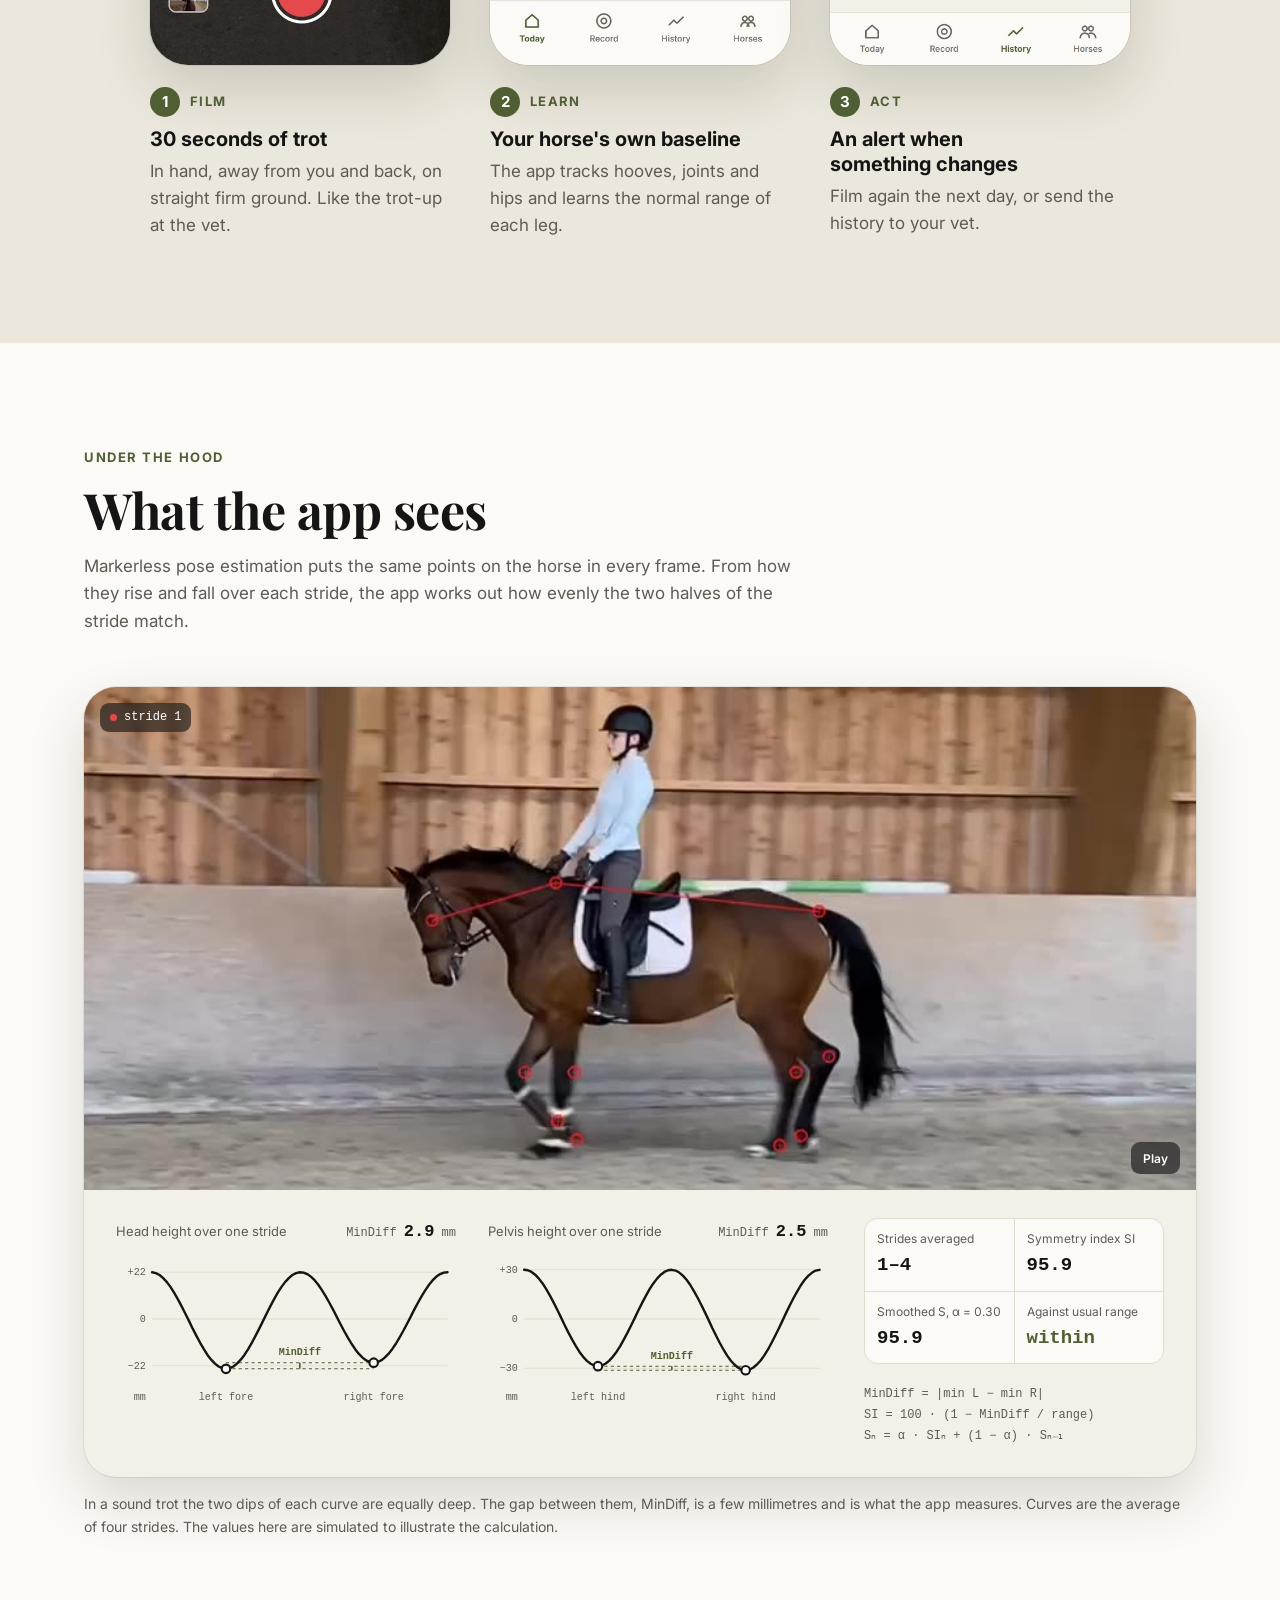
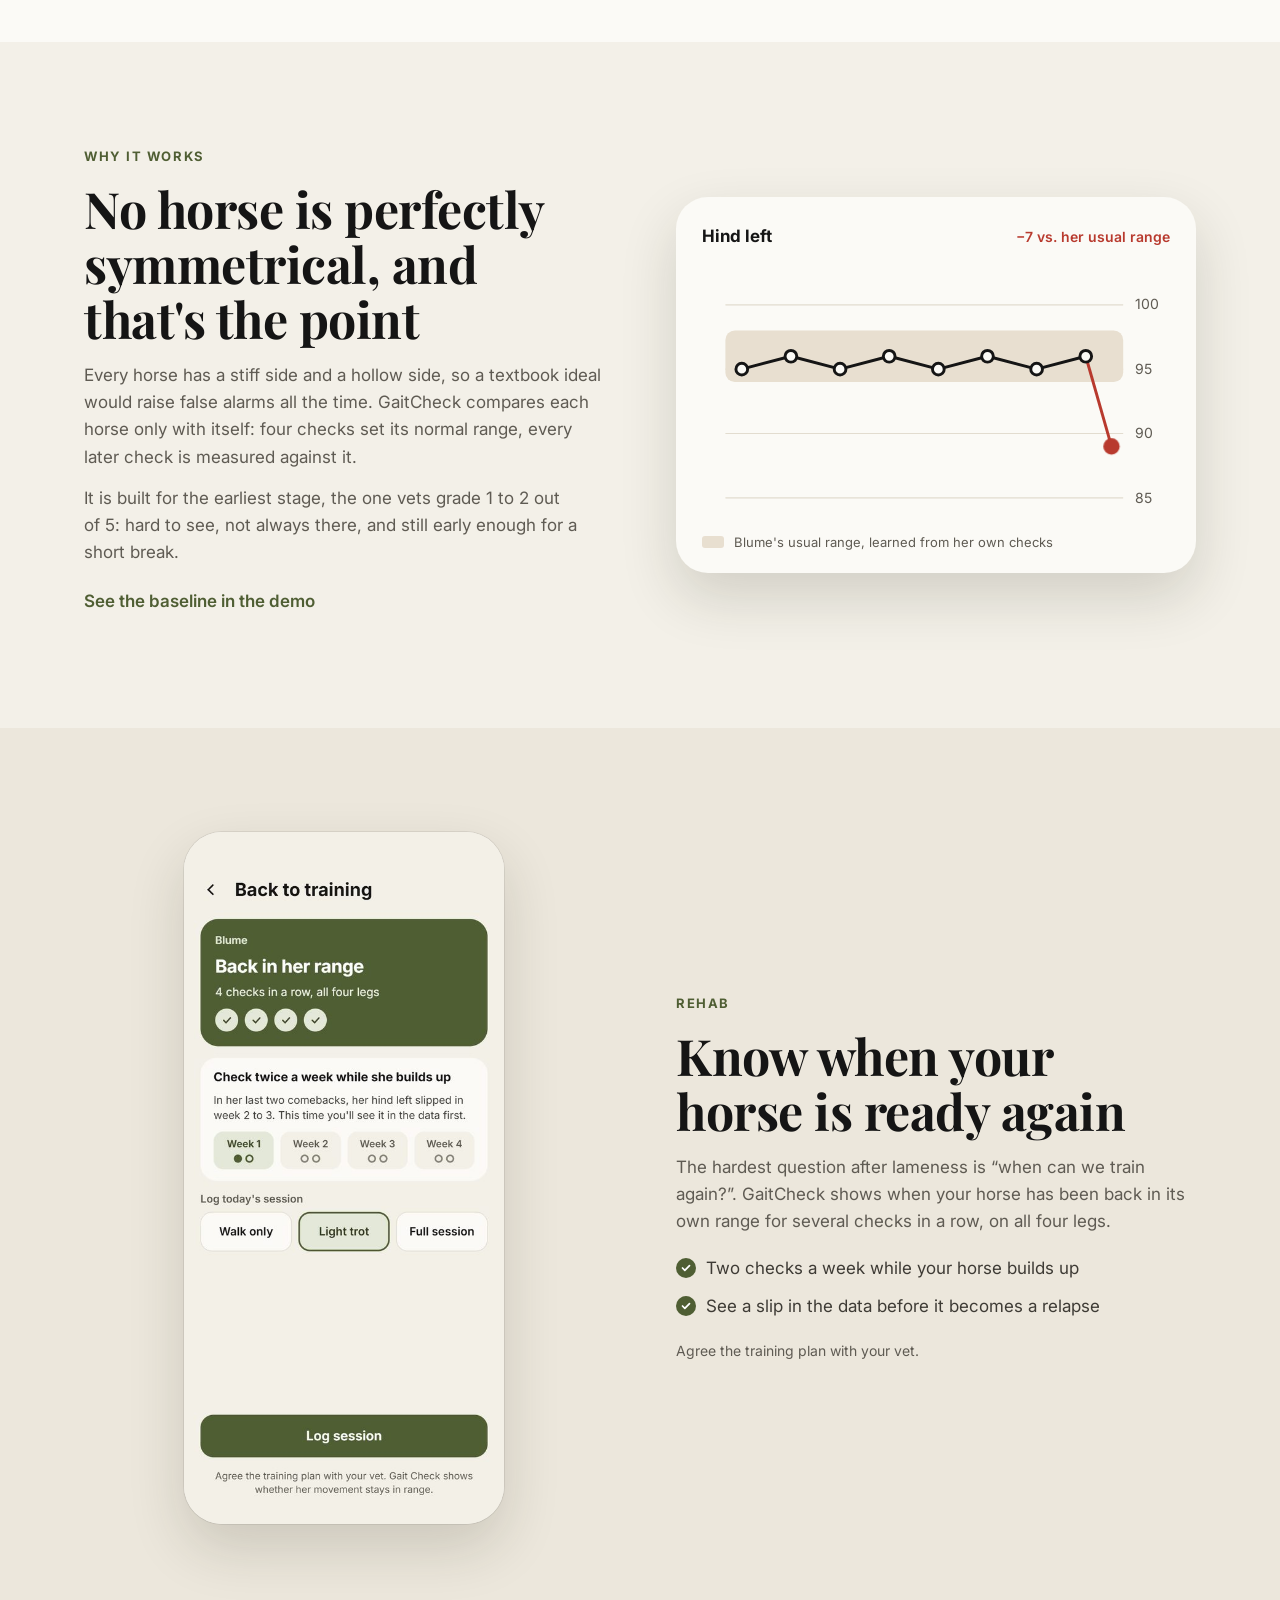
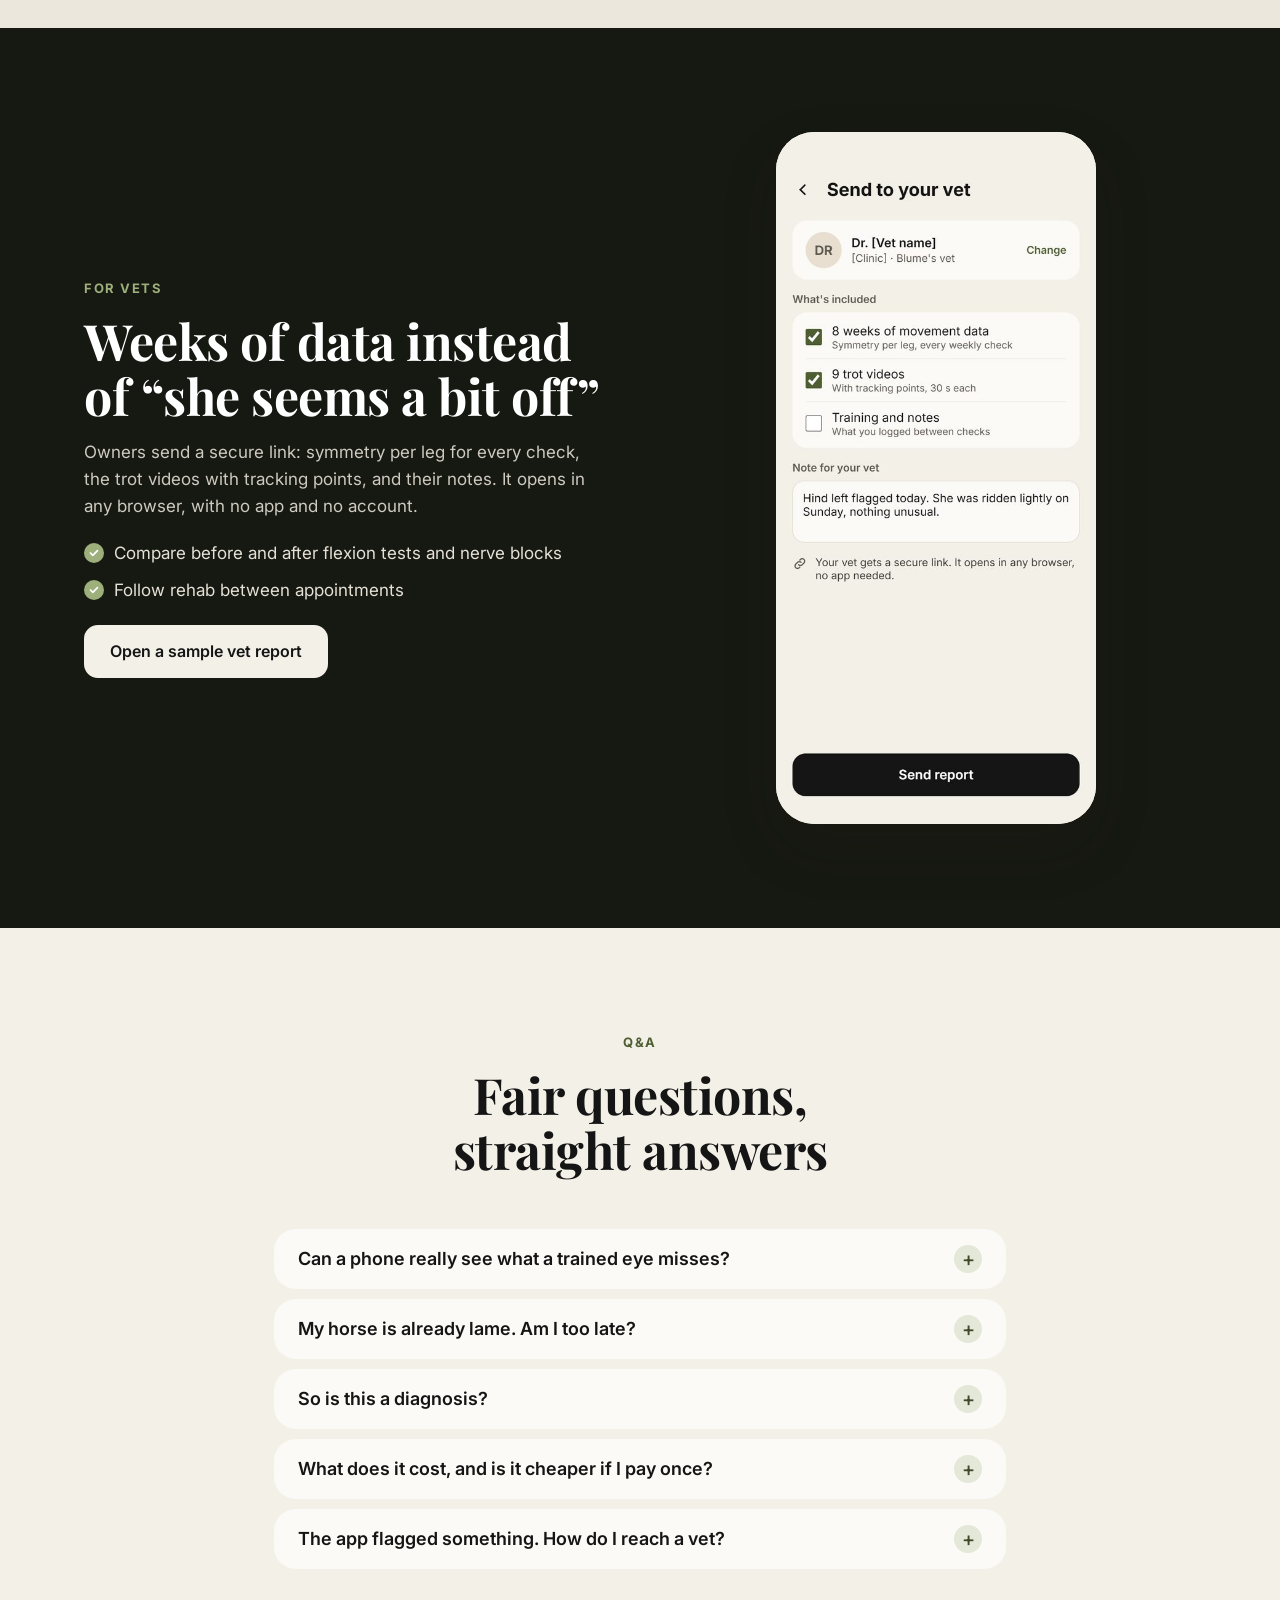
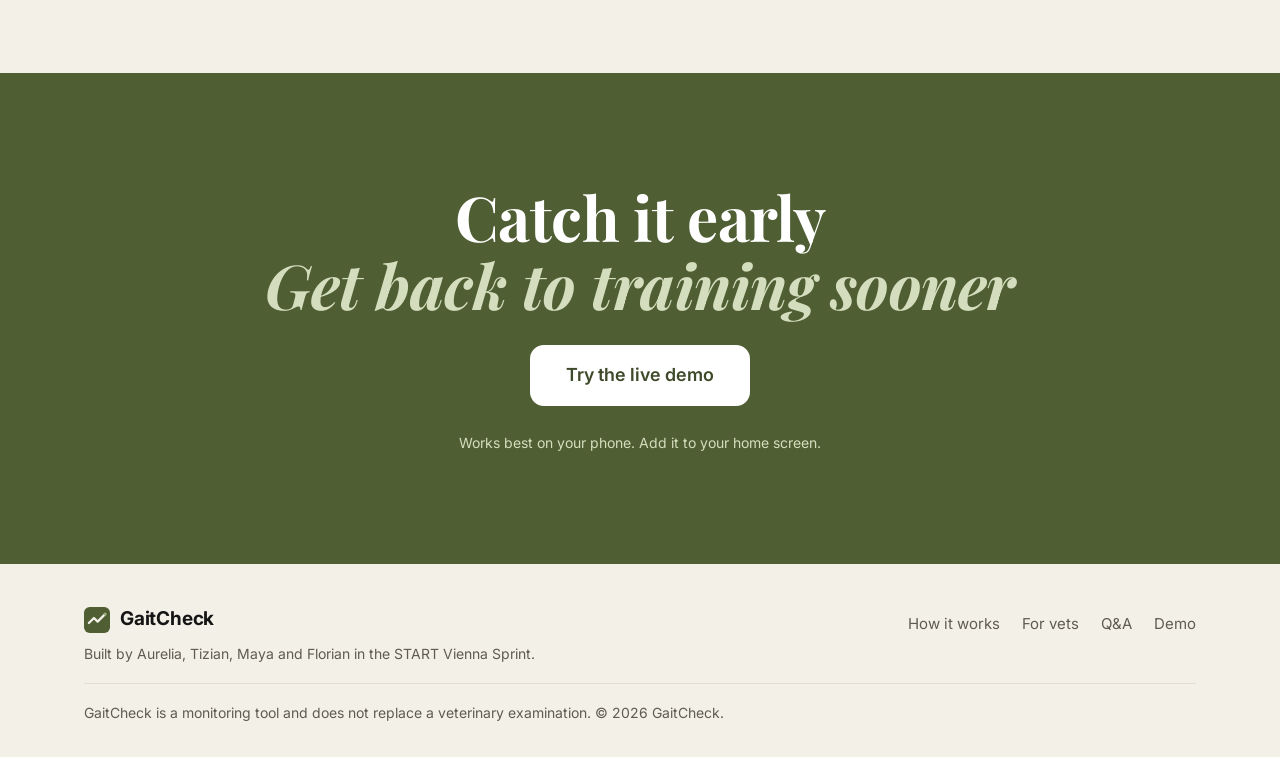
==== commit 4ac1b1fe: "Play the landscape clip in the record screen, vary the report stills, write START Vienna" ====
--- a/index.html
+++ b/index.html
@@ -149,8 +149,8 @@
       </div>
       <div class="tech reveal">
         <div class="tech-video">
-          <video id="techVideo" muted loop playsinline preload="none" poster="site/video/tracking.jpg" width="848" height="384" aria-label="Trot clip with tracking points on the horse's head, body and legs">
-            <source src="site/video/tracking.mp4" type="video/mp4">
+          <video id="techVideo" muted loop playsinline preload="none" poster="app/assets/tracking.jpg" width="848" height="384" aria-label="Trot clip with tracking points on the horse's head, body and legs">
+            <source src="app/assets/tracking.mp4" type="video/mp4">
           </video>
           <div class="hud" aria-hidden="true"><i></i>stride <span id="hudStride">1</span></div>
           <button class="tech-toggle" id="techToggle" type="button" aria-label="Pause the clip">Pause</button>
@@ -284,7 +284,7 @@
   <div class="wrap foot-in">
     <div>
       <a class="logo" href="#top"><img src="app/assets/icon.svg" alt="" width="26" height="26"><span>GaitCheck</span></a>
-      <p class="small">Built by Aurelia, Tizian, Maya and Florian in the startVienna Sprint.</p>
+      <p class="small">Built by Aurelia, Tizian, Maya and Florian in the START Vienna Sprint.</p>
     </div>
     <div class="foot-links"><a href="#how">How it works</a><a href="#vets">For vets</a><a href="#faq">Q&amp;A</a><a href="app/">Demo</a></div>
     <p class="small disc">GaitCheck is a monitoring tool and does not replace a veterinary examination. © 2026 GaitCheck.</p>
